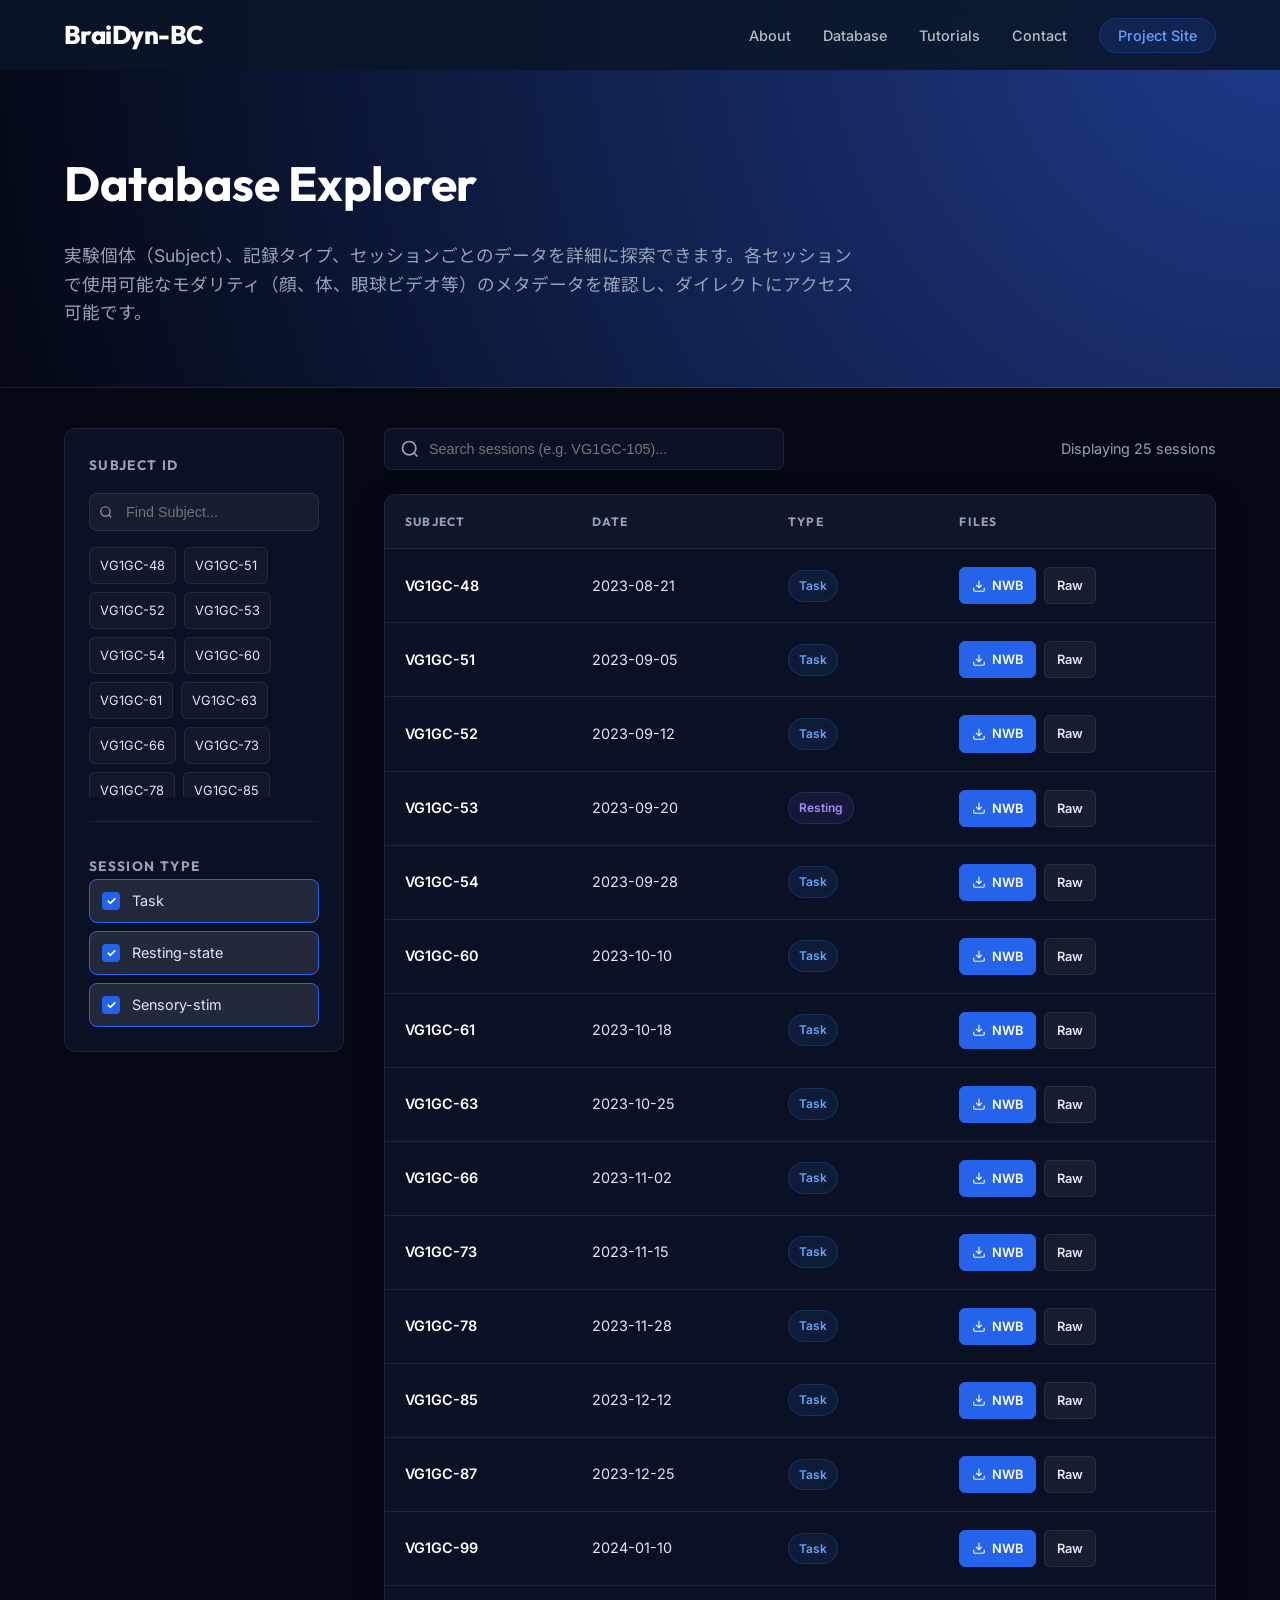
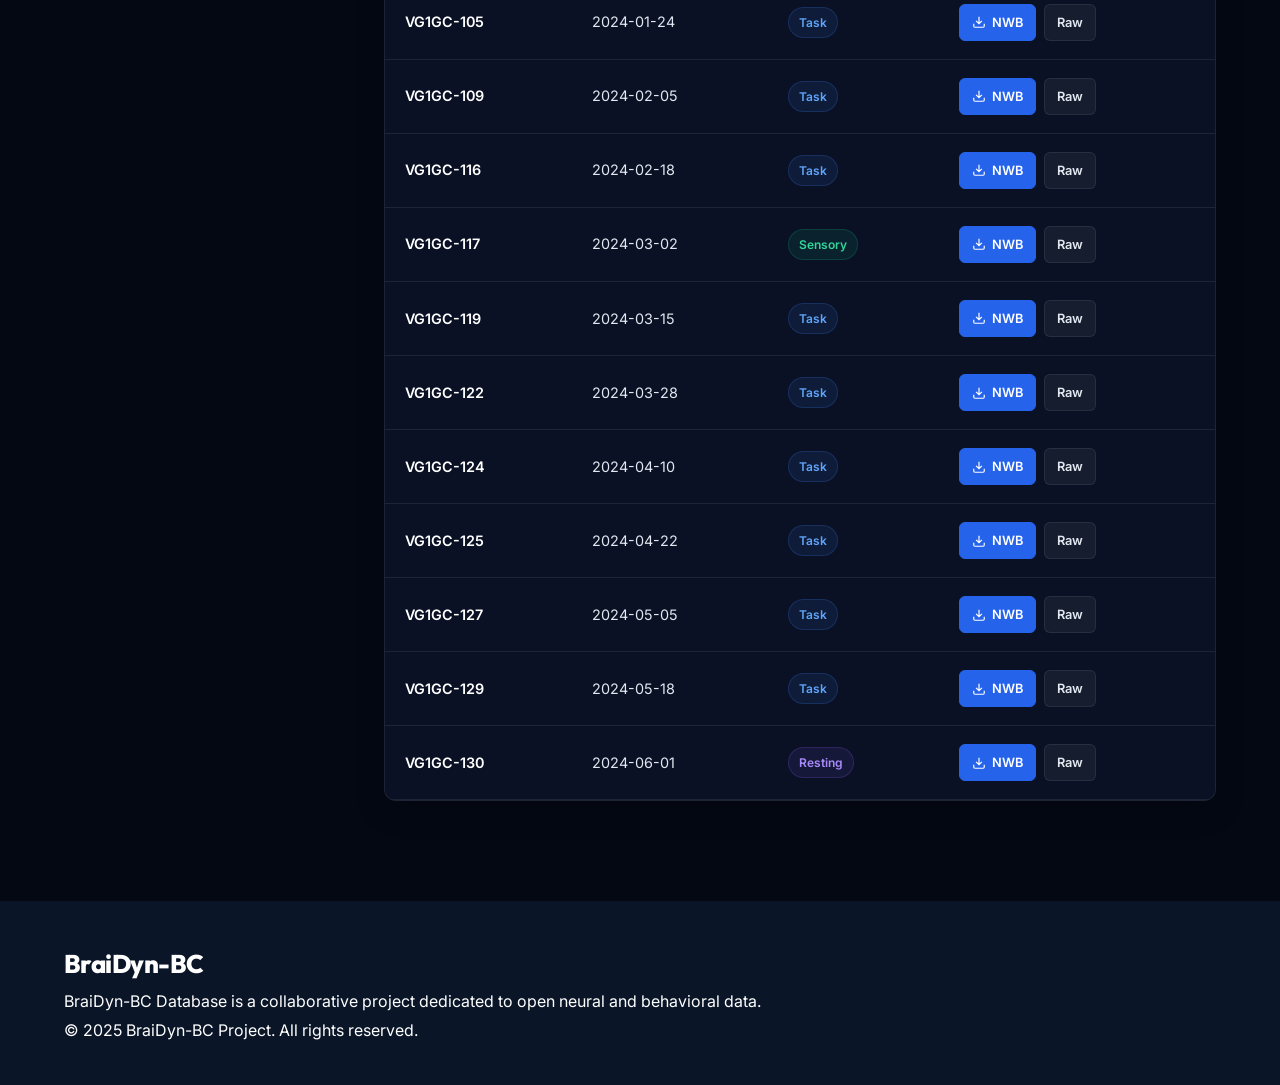
==== database.html @ 99c701fb "変更" ====
<!DOCTYPE html>
<html lang="ja">

<head>
    <meta charset="UTF-8">
    <meta name="viewport" content="width=device-width, initial-scale=1.0">
    <title>Database Explorer | BraiDyn-BC Database</title>
    <meta name="description"
        content="Explore brain-wide neural activity and behavioral datasets from the BraiDyn-BC project. Search and filter by subject, session type, and data modality.">

    <!-- Fonts -->
    <link rel="preconnect" href="https://fonts.googleapis.com">
    <link rel="preconnect" href="https://fonts.gstatic.com" crossorigin>
    <link
        href="https://fonts.googleapis.com/css2?family=Inter:wght@400;500;600;700&family=Noto+Sans+JP:wght@400;500;600;700&family=Outfit:wght@400;500;600;700&display=swap"
        rel="stylesheet">

    <!-- Styles -->
    <link rel="stylesheet" href="styles.css">
    <style>
        :root {
            --color-bg-page: #040813;
            --color-surface: #0a1124;
            --color-surface-hover: #111a33;
            --color-border-subtle: rgba(255, 255, 255, 0.08);
            --color-td-text: #e2e8f0;
            --color-label: #94a3b8;
        }

        body {
            background: var(--color-bg-page);
            color: #ffffff;
        }

        .db-hero {
            padding: 140px 0 60px;
            background: radial-gradient(circle at top right, #1e3a8a 0%, #040813 100%);
            border-bottom: 1px solid var(--color-border-subtle);
        }

        .db-header-area {
            max-width: 800px;
        }

        .db-header-area h1 {
            font-family: var(--font-display);
            font-size: 3rem;
            margin-bottom: 16px;
            letter-spacing: -0.01em;
        }

        .db-header-area p {
            font-size: 1.1rem;
            color: var(--color-label);
            line-height: 1.6;
        }

        /* Explorer Layout */
        .explorer-container {
            padding: 40px 0 100px;
        }

        .explorer-grid {
            display: grid;
            grid-template-columns: 280px 1fr;
            gap: 40px;
        }

        /* Sidebar Styling Redesign */
        .filter-sidebar {
            position: sticky;
            top: 100px;
            height: fit-content;
            background: var(--color-surface);
            border: 1px solid var(--color-border-subtle);
            border-radius: 12px;
            padding: 24px;
        }

        .filter-group:not(:last-child) {
            margin-bottom: 32px;
            padding-bottom: 24px;
            border-bottom: 1px solid var(--color-border-subtle);
        }

        .filter-header-row {
            display: flex;
            justify-content: space-between;
            align-items: center;
            margin-bottom: 16px;
        }

        .filter-title {
            font-family: var(--font-display);
            font-size: 0.85rem;
            text-transform: uppercase;
            letter-spacing: 0.1em;
            color: var(--color-label);
            font-weight: 700;
            margin: 0;
        }

        .btn-clear {
            background: none;
            border: none;
            color: var(--color-accent);
            font-size: 0.75rem;
            cursor: pointer;
            padding: 0;
            opacity: 0;
            pointer-events: none;
            transition: opacity 0.2s;
        }

        .btn-clear.visible {
            opacity: 1;
            pointer-events: auto;
        }

        /* Subject Search & List */
        .sidebar-search-container {
            position: relative;
            margin-bottom: 16px;
        }

        .sidebar-search-container input {
            width: 100%;
            background: rgba(255, 255, 255, 0.05);
            border: 1px solid var(--color-border-subtle);
            padding: 10px 10px 10px 36px;
            border-radius: 8px;
            color: white;
            font-size: 0.9rem;
            transition: all 0.2s;
        }

        .sidebar-search-container input:focus {
            outline: none;
            background: rgba(255, 255, 255, 0.1);
            border-color: var(--color-accent);
        }

        .sidebar-search-container svg {
            position: absolute;
            left: 10px;
            top: 50%;
            transform: translateY(-50%);
            color: var(--color-label);
            pointer-events: none;
        }

        .subject-grid {
            display: flex;
            flex-wrap: wrap;
            gap: 8px;
            max-height: 250px;
            overflow-y: auto;
            padding-right: 4px;
        }

        .subject-grid::-webkit-scrollbar {
            width: 4px;
        }

        .subject-grid::-webkit-scrollbar-track {
            background: rgba(255, 255, 255, 0.02);
        }

        .subject-grid::-webkit-scrollbar-thumb {
            background: rgba(255, 255, 255, 0.1);
            border-radius: 10px;
        }

        .subject-chip {
            font-size: 0.8rem;
            padding: 6px 10px;
            background: rgba(255, 255, 255, 0.03);
            border: 1px solid var(--color-border-subtle);
            border-radius: 6px;
            color: var(--color-td-text);
            cursor: pointer;
            transition: all 0.2s;
            user-select: none;
        }

        .subject-chip:hover {
            background: rgba(255, 255, 255, 0.08);
            color: white;
            border-color: rgba(255, 255, 255, 0.2);
        }

        .subject-chip.selected {
            background: rgba(59, 130, 246, 0.2);
            color: #60a5fa;
            border-color: #3b82f6;
        }

        .subject-chip.hidden {
            display: none;
        }

        /* Type Filter Styled as Toggle Buttons */
        .type-toggle-group {
            display: flex;
            flex-direction: column;
            gap: 8px;
        }

        .type-toggle {
            display: flex;
            align-items: center;
            gap: 12px;
            padding: 8px 12px;
            border-radius: 8px;
            cursor: pointer;
            background: rgba(255, 255, 255, 0.03);
            border: 1px solid var(--color-border-subtle);
            transition: all 0.2s;
        }

        .type-toggle:hover {
            background: rgba(255, 255, 255, 0.08);
        }

        .type-toggle.active {
            background: rgba(255, 255, 255, 0.1);
            border-color: var(--color-accent);
        }

        .checkbox-fake {
            width: 18px;
            height: 18px;
            border-radius: 4px;
            border: 2px solid var(--color-label);
            position: relative;
            transition: all 0.2s;
        }

        .type-toggle.active .checkbox-fake {
            background: var(--color-accent);
            border-color: var(--color-accent);
        }

        .type-toggle.active .checkbox-fake::after {
            content: '✓';
            position: absolute;
            top: 50%;
            left: 50%;
            transform: translate(-50%, -50%);
            font-size: 12px;
            color: white;
            font-weight: bold;
        }

        .type-label {
            font-size: 0.9rem;
            color: var(--color-td-text);
        }

        /* Table Area */
        .table-controls {
            display: flex;
            justify-content: space-between;
            align-items: center;
            margin-bottom: 24px;
        }

        .search-box {
            position: relative;
            flex: 1;
            max-width: 400px;
        }

        .search-box input {
            width: 100%;
            background: var(--color-surface);
            border: 1px solid var(--color-border-subtle);
            padding: 12px 16px 12px 44px;
            border-radius: 8px;
            color: white;
            font-size: 0.9rem;
            transition: border-color 0.2s;
        }

        .search-box input:focus {
            outline: none;
            border-color: var(--color-accent);
        }

        .search-box svg {
            position: absolute;
            left: 16px;
            top: 50%;
            transform: translateY(-50%);
            color: var(--color-label);
        }

        .table-wrapper {
            background: var(--color-surface);
            border: 1px solid var(--color-border-subtle);
            border-radius: 12px;
            overflow: hidden;
            box-shadow: 0 10px 30px rgba(0, 0, 0, 0.2);
        }

        table {
            width: 100%;
            border-collapse: collapse;
            font-size: 0.9rem;
        }

        th {
            text-align: left;
            padding: 16px 20px;
            background: rgba(255, 255, 255, 0.02);
            font-family: var(--font-display);
            text-transform: uppercase;
            letter-spacing: 0.1em;
            font-size: 0.75rem;
            color: var(--color-label);
            border-bottom: 1px solid var(--color-border-subtle);
        }

        td {
            padding: 18px 20px;
            border-bottom: 1px solid var(--color-border-subtle);
            color: var(--color-td-text);
        }

        tr:hover td {
            background: var(--color-surface-hover);
        }

        .subject-id {
            font-weight: 600;
            color: #ffffff;
        }

        .session-type {
            display: inline-block;
            padding: 4px 10px;
            border-radius: 20px;
            font-size: 0.75rem;
            font-weight: 600;
        }

        .type-task {
            background: rgba(59, 130, 246, 0.1);
            color: #60a5fa;
            border: 1px solid rgba(59, 130, 246, 0.2);
        }

        .type-resting {
            background: rgba(139, 92, 246, 0.1);
            color: #a78bfa;
            border: 1px solid rgba(139, 92, 246, 0.2);
        }

        .type-sensory {
            background: rgba(16, 185, 129, 0.1);
            color: #34d399;
            border: 1px solid rgba(16, 185, 129, 0.2);
        }



        .file-actions {
            display: flex;
            gap: 8px;
            align-items: center;
        }

        .btn-file {
            display: inline-flex;
            align-items: center;
            justify-content: center;
            gap: 6px;
            padding: 6px 12px;
            border-radius: 6px;
            font-size: 0.8rem;
            font-weight: 600;
            transition: all 0.2s;
            text-decoration: none;
            white-space: nowrap;
        }

        .btn-nwb {
            background: var(--color-accent);
            color: white;
            border: 1px solid var(--color-accent);
        }

        .btn-nwb:hover {
            background: #3b82f6;
            border-color: #3b82f6;
            transform: translateY(-1px);
            box-shadow: 0 4px 12px rgba(74, 158, 255, 0.3);
        }

        .btn-raw {
            background: rgba(255, 255, 255, 0.05);
            color: var(--color-td-text);
            border: 1px solid var(--color-border-subtle);
        }

        .btn-raw:hover {
            background: rgba(255, 255, 255, 0.1);
            border-color: rgba(255, 255, 255, 0.2);
            color: #ffffff;
            transform: translateY(-1px);
        }

        .btn-file svg {
            flex-shrink: 0;
        }

        @media (max-width: 1024px) {
            .explorer-grid {
                grid-template-columns: 1fr;
            }

            .filter-sidebar {
                position: relative;
                top: 0;
            }
        }
    </style>
</head>

<body>
    <!-- Navigation -->
    <nav class="navbar scrolled">
        <div class="container">
            <a href="index.html" class="logo">
                <div class="logo-icon">
                    <svg viewBox="0 0 24 24" fill="none" stroke="currentColor" stroke-width="2">
                        <path d="M12 2C6.48 2 2 6.48 2 12s4.48 10 10 10 10-4.48 10-10S17.52 2 12 2z" />
                        <path d="M12 6c-3.31 0-6 2.69-6 6s2.69 6 6 6 6-2.69 6-6-2.69-6-6-6z" />
                        <path d="M12 10c-1.1 0-2 .9-2 2s.9 2 2 2 2-.9 2-2-.9-2-2-2z" />
                    </svg>
                </div>
                <span>BraiDyn-BC</span>
            </a>

            <ul class="nav-links">
                <li><a href="index.html#about">About</a></li>
                <li><a href="database.html" class="active">Database</a></li>
                <li><a href="index.html#tutorials">Tutorials</a></li>
                <li><a href="index.html#contact">Contact</a></li>
                <li><a href="https://braidyn-bc.jp/" class="nav-cta" target="_blank">Project Site</a></li>
            </ul>
        </div>
    </nav>

    <!-- Page Header -->
    <header class="db-hero">
        <div class="container">
            <div class="db-header-area">
                <h1>Database Explorer</h1>
                <p>
                    実験個体（Subject）、記録タイプ、セッションごとのデータを詳細に探索できます。各セッションで使用可能なモダリティ（顔、体、眼球ビデオ等）のメタデータを確認し、ダイレクトにアクセス可能です。
                </p>
            </div>
        </div>
    </header>

    <!-- Explorer Section -->
    <section class="explorer-container">
        <div class="container">
            <div class="explorer-grid">
                <!-- Sidebar -->
                <aside class="filter-sidebar">
                    <div class="filter-group">
                        <div class="filter-header-row">
                            <h3 class="filter-title">Subject ID</h3>
                            <button class="btn-clear" id="btn-clear-subjects">Clear Selection</button>
                        </div>
                        <div class="sidebar-search-container">
                            <svg width="14" height="14" viewBox="0 0 24 24" fill="none" stroke="currentColor"
                                stroke-width="2">
                                <circle cx="11" cy="11" r="8" />
                                <path d="M21 21l-4.35-4.35" />
                            </svg>
                            <input type="text" id="subject-filter-search" placeholder="Find Subject...">
                        </div>
                        <div class="subject-grid" id="subject-grid">
                            <!-- Generated by JS -->
                            <div class="subject-chip" data-value="VG1GC-48">VG1GC-48</div>
                            <div class="subject-chip" data-value="VG1GC-51">VG1GC-51</div>
                            <div class="subject-chip" data-value="VG1GC-52">VG1GC-52</div>
                            <div class="subject-chip" data-value="VG1GC-53">VG1GC-53</div>
                            <div class="subject-chip" data-value="VG1GC-54">VG1GC-54</div>
                            <div class="subject-chip" data-value="VG1GC-60">VG1GC-60</div>
                            <div class="subject-chip" data-value="VG1GC-61">VG1GC-61</div>
                            <div class="subject-chip" data-value="VG1GC-63">VG1GC-63</div>
                            <div class="subject-chip" data-value="VG1GC-66">VG1GC-66</div>
                            <div class="subject-chip" data-value="VG1GC-73">VG1GC-73</div>
                            <div class="subject-chip" data-value="VG1GC-78">VG1GC-78</div>
                            <div class="subject-chip" data-value="VG1GC-85">VG1GC-85</div>
                            <div class="subject-chip" data-value="VG1GC-87">VG1GC-87</div>
                            <div class="subject-chip" data-value="VG1GC-99">VG1GC-99</div>
                            <div class="subject-chip" data-value="VG1GC-105">VG1GC-105</div>
                            <div class="subject-chip" data-value="VG1GC-109">VG1GC-109</div>
                            <div class="subject-chip" data-value="VG1GC-116">VG1GC-116</div>
                            <div class="subject-chip" data-value="VG1GC-117">VG1GC-117</div>
                            <div class="subject-chip" data-value="VG1GC-119">VG1GC-119</div>
                            <div class="subject-chip" data-value="VG1GC-122">VG1GC-122</div>
                            <div class="subject-chip" data-value="VG1GC-124">VG1GC-124</div>
                            <div class="subject-chip" data-value="VG1GC-125">VG1GC-125</div>
                            <div class="subject-chip" data-value="VG1GC-127">VG1GC-127</div>
                            <div class="subject-chip" data-value="VG1GC-129">VG1GC-129</div>
                            <div class="subject-chip" data-value="VG1GC-130">VG1GC-130</div>
                        </div>
                    </div>

                    <div class="filter-group">
                        <h3 class="filter-title">Session Type</h3>
                        <div class="type-toggle-group">
                            <div class="type-toggle active" data-value="Task">
                                <div class="checkbox-fake"></div>
                                <span class="type-label">Task</span>
                            </div>
                            <div class="type-toggle active" data-value="Resting">
                                <div class="checkbox-fake"></div>
                                <span class="type-label">Resting-state</span>
                            </div>
                            <div class="type-toggle active" data-value="Sensory">
                                <div class="checkbox-fake"></div>
                                <span class="type-label">Sensory-stim</span>
                            </div>
                        </div>
                    </div>
                </aside>

                <!-- Data Table -->
                <main class="table-area">
                    <div class="table-controls">
                        <div class="search-box">
                            <svg width="20" height="20" viewBox="0 0 24 24" fill="none" stroke="currentColor"
                                stroke-width="2">
                                <circle cx="11" cy="11" r="8" />
                                <path d="M21 21l-4.35-4.35" />
                            </svg>
                            <input type="text" id="main-search-input" placeholder="Search sessions (e.g. VG1GC-105)...">
                        </div>
                        <div class="results-count" style="font-size: 0.9rem; color: var(--color-label);">
                            Displaying 25 subjects
                        </div>
                    </div>

                    <div class="table-wrapper">
                        <table>
                            <thead>
                                <tr>
                                    <th>Subject</th>
                                    <th>Date</th>
                                    <th>Type</th>

                                    <th>Files</th>
                                </tr>
                            </thead>
                            <tbody>
                                <!-- Complete Subjects List -->
                                <tr>
                                    <td class="subject-id">VG1GC-48</td>
                                    <td>2023-08-21</td>
                                    <td><span class="session-type type-task">Task</span></td>

                                    <td>
                                        <div class="file-actions">
                                            <a href="https://drive.google.com/drive/folders/1lq_fdMpCEL4pbyt-a_LA6Yur6CEEiEsm"
                                                class="btn-file btn-nwb" target="_blank">
                                                <svg width="14" height="14" viewBox="0 0 24 24" fill="none"
                                                    stroke="currentColor" stroke-width="2">
                                                    <path
                                                        d="M21 15v4a2 2 0 0 1-2 2H5a2 2 0 0 1-2-2v-4M7 10l5 5 5-5M12 15V3" />
                                                </svg>
                                                NWB
                                            </a>
                                            <a href="https://braidyn-bc-buckets.s3.amazonaws.com/index.html#sub-VG1-GC#48/"
                                                class="btn-file btn-raw" target="_blank">Raw</a>
                                        </div>
                                    </td>
                                </tr>
                                <tr>
                                    <td class="subject-id">VG1GC-51</td>
                                    <td>2023-09-05</td>
                                    <td><span class="session-type type-task">Task</span></td>

                                    <td>
                                        <div class="file-actions">
                                            <a href="https://drive.google.com/drive/folders/1qsS3Gewcv4QsgxDO8_J_57QTbKCkDGep"
                                                class="btn-file btn-nwb" target="_blank">
                                                <svg width="14" height="14" viewBox="0 0 24 24" fill="none"
                                                    stroke="currentColor" stroke-width="2">
                                                    <path
                                                        d="M21 15v4a2 2 0 0 1-2 2H5a2 2 0 0 1-2-2v-4M7 10l5 5 5-5M12 15V3" />
                                                </svg>
                                                NWB
                                            </a>
                                            <a href="https://braidyn-bc-buckets.s3.amazonaws.com/index.html#sub-VG1-GC#51/"
                                                class="btn-file btn-raw" target="_blank">Raw</a>
                                        </div>
                                    </td>
                                </tr>
                                <tr>
                                    <td class="subject-id">VG1GC-52</td>
                                    <td>2023-09-12</td>
                                    <td><span class="session-type type-task">Task</span></td>

                                    <td>
                                        <div class="file-actions">
                                            <a href="https://drive.google.com/drive/folders/12qwq7U4EbSaA_zPxiuwRzTNX6kBH39AP"
                                                class="btn-file btn-nwb" target="_blank">
                                                <svg width="14" height="14" viewBox="0 0 24 24" fill="none"
                                                    stroke="currentColor" stroke-width="2">
                                                    <path
                                                        d="M21 15v4a2 2 0 0 1-2 2H5a2 2 0 0 1-2-2v-4M7 10l5 5 5-5M12 15V3" />
                                                </svg>
                                                NWB
                                            </a>
                                            <a href="https://braidyn-bc-buckets.s3.amazonaws.com/index.html#sub-VG1-GC#52/"
                                                class="btn-file btn-raw" target="_blank">Raw</a>
                                        </div>
                                    </td>
                                </tr>
                                <tr>
                                    <td class="subject-id">VG1GC-53</td>
                                    <td>2023-09-20</td>
                                    <td><span class="session-type type-resting">Resting</span></td>

                                    <td>
                                        <div class="file-actions">
                                            <a href="https://drive.google.com/drive/folders/1VNbPcMES3AOc_HQepqD01fsL_NyHBGNb"
                                                class="btn-file btn-nwb" target="_blank">
                                                <svg width="14" height="14" viewBox="0 0 24 24" fill="none"
                                                    stroke="currentColor" stroke-width="2">
                                                    <path
                                                        d="M21 15v4a2 2 0 0 1-2 2H5a2 2 0 0 1-2-2v-4M7 10l5 5 5-5M12 15V3" />
                                                </svg>
                                                NWB
                                            </a>
                                            <a href="https://braidyn-bc-buckets.s3.amazonaws.com/index.html#sub-VG1-GC#53/"
                                                class="btn-file btn-raw" target="_blank">Raw</a>
                                        </div>
                                    </td>
                                </tr>
                                <tr>
                                    <td class="subject-id">VG1GC-54</td>
                                    <td>2023-09-28</td>
                                    <td><span class="session-type type-task">Task</span></td>

                                    <td>
                                        <div class="file-actions">
                                            <a href="https://drive.google.com/drive/folders/1R7HRvw7HQ0iP6vw2mrRFZt78TP9KNUhD"
                                                class="btn-file btn-nwb" target="_blank">
                                                <svg width="14" height="14" viewBox="0 0 24 24" fill="none"
                                                    stroke="currentColor" stroke-width="2">
                                                    <path
                                                        d="M21 15v4a2 2 0 0 1-2 2H5a2 2 0 0 1-2-2v-4M7 10l5 5 5-5M12 15V3" />
                                                </svg>
                                                NWB
                                            </a>
                                            <a href="https://braidyn-bc-buckets.s3.amazonaws.com/index.html#sub-VG1-GC#54/"
                                                class="btn-file btn-raw" target="_blank">Raw</a>
                                        </div>
                                    </td>
                                </tr>
                                <tr>
                                    <td class="subject-id">VG1GC-60</td>
                                    <td>2023-10-10</td>
                                    <td><span class="session-type type-task">Task</span></td>

                                    <td>
                                        <div class="file-actions">
                                            <a href="https://drive.google.com/drive/folders/127gAd6dKNYjl1rWGFrVxtUk-MQcszjpV"
                                                class="btn-file btn-nwb" target="_blank">
                                                <svg width="14" height="14" viewBox="0 0 24 24" fill="none"
                                                    stroke="currentColor" stroke-width="2">
                                                    <path
                                                        d="M21 15v4a2 2 0 0 1-2 2H5a2 2 0 0 1-2-2v-4M7 10l5 5 5-5M12 15V3" />
                                                </svg>
                                                NWB
                                            </a>
                                            <a href="https://braidyn-bc-buckets.s3.amazonaws.com/index.html#sub-VG1-GC#60/"
                                                class="btn-file btn-raw" target="_blank">Raw</a>
                                        </div>
                                    </td>
                                </tr>
                                <tr>
                                    <td class="subject-id">VG1GC-61</td>
                                    <td>2023-10-18</td>
                                    <td><span class="session-type type-task">Task</span></td>

                                    <td>
                                        <div class="file-actions">
                                            <a href="https://drive.google.com/drive/folders/123txQNvaNjoOXhMu9za3qI--oqMBRGry"
                                                class="btn-file btn-nwb" target="_blank">
                                                <svg width="14" height="14" viewBox="0 0 24 24" fill="none"
                                                    stroke="currentColor" stroke-width="2">
                                                    <path
                                                        d="M21 15v4a2 2 0 0 1-2 2H5a2 2 0 0 1-2-2v-4M7 10l5 5 5-5M12 15V3" />
                                                </svg>
                                                NWB
                                            </a>
                                            <a href="https://braidyn-bc-buckets.s3.amazonaws.com/index.html#sub-VG1-GC#61/"
                                                class="btn-file btn-raw" target="_blank">Raw</a>
                                        </div>
                                    </td>
                                </tr>
                                <tr>
                                    <td class="subject-id">VG1GC-63</td>
                                    <td>2023-10-25</td>
                                    <td><span class="session-type type-task">Task</span></td>

                                    <td>
                                        <div class="file-actions">
                                            <a href="https://drive.google.com/drive/folders/1iM1wTk-gUKIGlnmQt3q6E2L89CklmvIO"
                                                class="btn-file btn-nwb" target="_blank">
                                                <svg width="14" height="14" viewBox="0 0 24 24" fill="none"
                                                    stroke="currentColor" stroke-width="2">
                                                    <path
                                                        d="M21 15v4a2 2 0 0 1-2 2H5a2 2 0 0 1-2-2v-4M7 10l5 5 5-5M12 15V3" />
                                                </svg>
                                                NWB
                                            </a>
                                            <a href="https://braidyn-bc-buckets.s3.amazonaws.com/index.html#sub-VG1-GC#63/"
                                                class="btn-file btn-raw" target="_blank">Raw</a>
                                        </div>
                                    </td>
                                </tr>
                                <tr>
                                    <td class="subject-id">VG1GC-66</td>
                                    <td>2023-11-02</td>
                                    <td><span class="session-type type-task">Task</span></td>

                                    <td>
                                        <div class="file-actions">
                                            <a href="https://drive.google.com/drive/folders/1TLiHy23aT6RLVjoe64H2FBV2cN27vaRn"
                                                class="btn-file btn-nwb" target="_blank">
                                                <svg width="14" height="14" viewBox="0 0 24 24" fill="none"
                                                    stroke="currentColor" stroke-width="2">
                                                    <path
                                                        d="M21 15v4a2 2 0 0 1-2 2H5a2 2 0 0 1-2-2v-4M7 10l5 5 5-5M12 15V3" />
                                                </svg>
                                                NWB
                                            </a>
                                            <a href="https://braidyn-bc-buckets.s3.amazonaws.com/index.html#sub-VG1-GC#66/"
                                                class="btn-file btn-raw" target="_blank">Raw</a>
                                        </div>
                                    </td>
                                </tr>
                                <tr>
                                    <td class="subject-id">VG1GC-73</td>
                                    <td>2023-11-15</td>
                                    <td><span class="session-type type-task">Task</span></td>

                                    <td>
                                        <div class="file-actions">
                                            <a href="https://drive.google.com/drive/folders/1eR4sQVmZMTc-s9WFx4s4Vi1BdOic4mbx"
                                                class="btn-file btn-nwb" target="_blank">
                                                <svg width="14" height="14" viewBox="0 0 24 24" fill="none"
                                                    stroke="currentColor" stroke-width="2">
                                                    <path
                                                        d="M21 15v4a2 2 0 0 1-2 2H5a2 2 0 0 1-2-2v-4M7 10l5 5 5-5M12 15V3" />
                                                </svg>
                                                NWB
                                            </a>
                                            <a href="https://braidyn-bc-buckets.s3.amazonaws.com/index.html#sub-VG1-GC#73/"
                                                class="btn-file btn-raw" target="_blank">Raw</a>
                                        </div>
                                    </td>
                                </tr>
                                <tr>
                                    <td class="subject-id">VG1GC-78</td>
                                    <td>2023-11-28</td>
                                    <td><span class="session-type type-task">Task</span></td>

                                    <td>
                                        <div class="file-actions">
                                            <a href="https://drive.google.com/drive/folders/1C49g8w32h05tPlIIBo98Q4VGZu95Ka-Z"
                                                class="btn-file btn-nwb" target="_blank">
                                                <svg width="14" height="14" viewBox="0 0 24 24" fill="none"
                                                    stroke="currentColor" stroke-width="2">
                                                    <path
                                                        d="M21 15v4a2 2 0 0 1-2 2H5a2 2 0 0 1-2-2v-4M7 10l5 5 5-5M12 15V3" />
                                                </svg>
                                                NWB
                                            </a>
                                            <a href="https://braidyn-bc-buckets.s3.amazonaws.com/index.html#sub-VG1-GC#78/"
                                                class="btn-file btn-raw" target="_blank">Raw</a>
                                        </div>
                                    </td>
                                </tr>
                                <tr>
                                    <td class="subject-id">VG1GC-85</td>
                                    <td>2023-12-12</td>
                                    <td><span class="session-type type-task">Task</span></td>

                                    <td>
                                        <div class="file-actions">
                                            <a href="https://drive.google.com/drive/folders/1wX7FOA26k-K2hAXOIxqceo4BX6p259mc"
                                                class="btn-file btn-nwb" target="_blank">
                                                <svg width="14" height="14" viewBox="0 0 24 24" fill="none"
                                                    stroke="currentColor" stroke-width="2">
                                                    <path
                                                        d="M21 15v4a2 2 0 0 1-2 2H5a2 2 0 0 1-2-2v-4M7 10l5 5 5-5M12 15V3" />
                                                </svg>
                                                NWB
                                            </a>
                                            <a href="https://braidyn-bc-buckets.s3.amazonaws.com/index.html#sub-VG1-GC#85/"
                                                class="btn-file btn-raw" target="_blank">Raw</a>
                                        </div>
                                    </td>
                                </tr>
                                <tr>
                                    <td class="subject-id">VG1GC-87</td>
                                    <td>2023-12-25</td>
                                    <td><span class="session-type type-task">Task</span></td>

                                    <td>
                                        <div class="file-actions">
                                            <a href="https://drive.google.com/drive/folders/1f56U3vmMx_xIKQ0P9Xi_PlIXE80jkXt_"
                                                class="btn-file btn-nwb" target="_blank">
                                                <svg width="14" height="14" viewBox="0 0 24 24" fill="none"
                                                    stroke="currentColor" stroke-width="2">
                                                    <path
                                                        d="M21 15v4a2 2 0 0 1-2 2H5a2 2 0 0 1-2-2v-4M7 10l5 5 5-5M12 15V3" />
                                                </svg>
                                                NWB
                                            </a>
                                            <a href="https://braidyn-bc-buckets.s3.amazonaws.com/index.html#sub-VG1-GC#87/"
                                                class="btn-file btn-raw" target="_blank">Raw</a>
                                        </div>
                                    </td>
                                </tr>
                                <tr>
                                    <td class="subject-id">VG1GC-99</td>
                                    <td>2024-01-10</td>
                                    <td><span class="session-type type-task">Task</span></td>

                                    <td>
                                        <div class="file-actions">
                                            <a href="https://drive.google.com/drive/folders/1CKajvj_qqcczboKJl-ktUKNo5VZlkBgl"
                                                class="btn-file btn-nwb" target="_blank">
                                                <svg width="14" height="14" viewBox="0 0 24 24" fill="none"
                                                    stroke="currentColor" stroke-width="2">
                                                    <path
                                                        d="M21 15v4a2 2 0 0 1-2 2H5a2 2 0 0 1-2-2v-4M7 10l5 5 5-5M12 15V3" />
                                                </svg>
                                                NWB
                                            </a>
                                            <a href="https://braidyn-bc-buckets.s3.amazonaws.com/index.html#sub-VG1-GC#99/"
                                                class="btn-file btn-raw" target="_blank">Raw</a>
                                        </div>
                                    </td>
                                </tr>
                                <tr>
                                    <td class="subject-id">VG1GC-105</td>
                                    <td>2024-01-24</td>
                                    <td><span class="session-type type-task">Task</span></td>

                                    <td>
                                        <div class="file-actions">
                                            <a href="https://drive.google.com/drive/folders/1yn8G9AO_VzRHev-20KXDJNg4Qwifu6Eg"
                                                class="btn-file btn-nwb" target="_blank">
                                                <svg width="14" height="14" viewBox="0 0 24 24" fill="none"
                                                    stroke="currentColor" stroke-width="2">
                                                    <path
                                                        d="M21 15v4a2 2 0 0 1-2 2H5a2 2 0 0 1-2-2v-4M7 10l5 5 5-5M12 15V3" />
                                                </svg>
                                                NWB
                                            </a>
                                            <a href="https://braidyn-bc-buckets.s3.amazonaws.com/index.html#sub-VG1-GC#105/"
                                                class="btn-file btn-raw" target="_blank">Raw</a>
                                        </div>
                                    </td>
                                </tr>
                                <tr>
                                    <td class="subject-id">VG1GC-109</td>
                                    <td>2024-02-05</td>
                                    <td><span class="session-type type-task">Task</span></td>

                                    <td>
                                        <div class="file-actions">
                                            <a href="https://drive.google.com/drive/folders/1uxF4AD6lG5qbpcUgjy463HCdWCTohxiy"
                                                class="btn-file btn-nwb" target="_blank">
                                                <svg width="14" height="14" viewBox="0 0 24 24" fill="none"
                                                    stroke="currentColor" stroke-width="2">
                                                    <path
                                                        d="M21 15v4a2 2 0 0 1-2 2H5a2 2 0 0 1-2-2v-4M7 10l5 5 5-5M12 15V3" />
                                                </svg>
                                                NWB
                                            </a>
                                            <a href="https://braidyn-bc-buckets.s3.amazonaws.com/index.html#sub-VG1-GC#109/"
                                                class="btn-file btn-raw" target="_blank">Raw</a>
                                        </div>
                                    </td>
                                </tr>
                                <tr>
                                    <td class="subject-id">VG1GC-116</td>
                                    <td>2024-02-18</td>
                                    <td><span class="session-type type-task">Task</span></td>

                                    <td>
                                        <div class="file-actions">
                                            <a href="https://drive.google.com/drive/folders/1LmiFsMTr1kNG452WC-jLsONwmRIIE7rO"
                                                class="btn-file btn-nwb" target="_blank">
                                                <svg width="14" height="14" viewBox="0 0 24 24" fill="none"
                                                    stroke="currentColor" stroke-width="2">
                                                    <path
                                                        d="M21 15v4a2 2 0 0 1-2 2H5a2 2 0 0 1-2-2v-4M7 10l5 5 5-5M12 15V3" />
                                                </svg>
                                                NWB
                                            </a>
                                            <a href="https://braidyn-bc-buckets.s3.amazonaws.com/index.html#sub-VG1-GC#116/"
                                                class="btn-file btn-raw" target="_blank">Raw</a>
                                        </div>
                                    </td>
                                </tr>
                                <tr>
                                    <td class="subject-id">VG1GC-117</td>
                                    <td>2024-03-02</td>
                                    <td><span class="session-type type-sensory">Sensory</span></td>

                                    <td>
                                        <div class="file-actions">
                                            <a href="https://drive.google.com/drive/folders/1gKX3kMnWn2c4aMRTJM3WpwgRW0e8xatX"
                                                class="btn-file btn-nwb" target="_blank">
                                                <svg width="14" height="14" viewBox="0 0 24 24" fill="none"
                                                    stroke="currentColor" stroke-width="2">
                                                    <path
                                                        d="M21 15v4a2 2 0 0 1-2 2H5a2 2 0 0 1-2-2v-4M7 10l5 5 5-5M12 15V3" />
                                                </svg>
                                                NWB
                                            </a>
                                            <a href="https://braidyn-bc-buckets.s3.amazonaws.com/index.html#sub-VG1-GC#117/"
                                                class="btn-file btn-raw" target="_blank">Raw</a>
                                        </div>
                                    </td>
                                </tr>
                                <tr>
                                    <td class="subject-id">VG1GC-119</td>
                                    <td>2024-03-15</td>
                                    <td><span class="session-type type-task">Task</span></td>

                                    <td>
                                        <div class="file-actions">
                                            <a href="https://drive.google.com/drive/folders/1jeL0bM_U8rV1A669w_i_D2MShQ3pbvxz"
                                                class="btn-file btn-nwb" target="_blank">
                                                <svg width="14" height="14" viewBox="0 0 24 24" fill="none"
                                                    stroke="currentColor" stroke-width="2">
                                                    <path
                                                        d="M21 15v4a2 2 0 0 1-2 2H5a2 2 0 0 1-2-2v-4M7 10l5 5 5-5M12 15V3" />
                                                </svg>
                                                NWB
                                            </a>
                                            <a href="https://braidyn-bc-buckets.s3.amazonaws.com/index.html#sub-VG1-GC#119/"
                                                class="btn-file btn-raw" target="_blank">Raw</a>
                                        </div>
                                    </td>
                                </tr>
                                <tr>
                                    <td class="subject-id">VG1GC-122</td>
                                    <td>2024-03-28</td>
                                    <td><span class="session-type type-task">Task</span></td>

                                    <td>
                                        <div class="file-actions">
                                            <a href="https://drive.google.com/drive/folders/18r_jTWIiephYb_XPQSC1WDwCsRoL9ARM"
                                                class="btn-file btn-nwb" target="_blank">
                                                <svg width="14" height="14" viewBox="0 0 24 24" fill="none"
                                                    stroke="currentColor" stroke-width="2">
                                                    <path
                                                        d="M21 15v4a2 2 0 0 1-2 2H5a2 2 0 0 1-2-2v-4M7 10l5 5 5-5M12 15V3" />
                                                </svg>
                                                NWB
                                            </a>
                                            <a href="https://braidyn-bc-buckets.s3.amazonaws.com/index.html#sub-VG1-GC#122/"
                                                class="btn-file btn-raw" target="_blank">Raw</a>
                                        </div>
                                    </td>
                                </tr>
                                <tr>
                                    <td class="subject-id">VG1GC-124</td>
                                    <td>2024-04-10</td>
                                    <td><span class="session-type type-task">Task</span></td>

                                    <td>
                                        <div class="file-actions">
                                            <a href="https://drive.google.com/drive/folders/1iJGx7gOt2tNYDg11RCzRqm-7tMu5ZRA4"
                                                class="btn-file btn-nwb" target="_blank">
                                                <svg width="14" height="14" viewBox="0 0 24 24" fill="none"
                                                    stroke="currentColor" stroke-width="2">
                                                    <path
                                                        d="M21 15v4a2 2 0 0 1-2 2H5a2 2 0 0 1-2-2v-4M7 10l5 5 5-5M12 15V3" />
                                                </svg>
                                                NWB
                                            </a>
                                            <a href="https://braidyn-bc-buckets.s3.amazonaws.com/index.html#sub-VG1-GC#124/"
                                                class="btn-file btn-raw" target="_blank">Raw</a>
                                        </div>
                                    </td>
                                </tr>
                                <tr>
                                    <td class="subject-id">VG1GC-125</td>
                                    <td>2024-04-22</td>
                                    <td><span class="session-type type-task">Task</span></td>

                                    <td>
                                        <div class="file-actions">
                                            <a href="https://drive.google.com/drive/folders/19e5ysijJyIj6PcYfDuqEqjrt6Lqqjd0Q"
                                                class="btn-file btn-nwb" target="_blank">
                                                <svg width="14" height="14" viewBox="0 0 24 24" fill="none"
                                                    stroke="currentColor" stroke-width="2">
                                                    <path
                                                        d="M21 15v4a2 2 0 0 1-2 2H5a2 2 0 0 1-2-2v-4M7 10l5 5 5-5M12 15V3" />
                                                </svg>
                                                NWB
                                            </a>
                                            <a href="https://braidyn-bc-buckets.s3.amazonaws.com/index.html#sub-VG1-GC#125/"
                                                class="btn-file btn-raw" target="_blank">Raw</a>
                                        </div>
                                    </td>
                                </tr>
                                <tr>
                                    <td class="subject-id">VG1GC-127</td>
                                    <td>2024-05-05</td>
                                    <td><span class="session-type type-task">Task</span></td>

                                    <td>
                                        <div class="file-actions">
                                            <a href="https://drive.google.com/drive/folders/11G0skDyaZ9MarY9esoRO8p9uIfl8-O4i"
                                                class="btn-file btn-nwb" target="_blank">
                                                <svg width="14" height="14" viewBox="0 0 24 24" fill="none"
                                                    stroke="currentColor" stroke-width="2">
                                                    <path
                                                        d="M21 15v4a2 2 0 0 1-2 2H5a2 2 0 0 1-2-2v-4M7 10l5 5 5-5M12 15V3" />
                                                </svg>
                                                NWB
                                            </a>
                                            <a href="https://braidyn-bc-buckets.s3.amazonaws.com/index.html#sub-VG1-GC#127/"
                                                class="btn-file btn-raw" target="_blank">Raw</a>
                                        </div>
                                    </td>
                                </tr>
                                <tr>
                                    <td class="subject-id">VG1GC-129</td>
                                    <td>2024-05-18</td>
                                    <td><span class="session-type type-task">Task</span></td>

                                    <td>
                                        <div class="file-actions">
                                            <a href="https://drive.google.com/drive/folders/1TzsQGCn-DEPlrmC3QdcrbKqQjvRN643L"
                                                class="btn-file btn-nwb" target="_blank">
                                                <svg width="14" height="14" viewBox="0 0 24 24" fill="none"
                                                    stroke="currentColor" stroke-width="2">
                                                    <path
                                                        d="M21 15v4a2 2 0 0 1-2 2H5a2 2 0 0 1-2-2v-4M7 10l5 5 5-5M12 15V3" />
                                                </svg>
                                                NWB
                                            </a>
                                            <a href="https://braidyn-bc-buckets.s3.amazonaws.com/index.html#sub-VG1-GC#129/"
                                                class="btn-file btn-raw" target="_blank">Raw</a>
                                        </div>
                                    </td>
                                </tr>
                                <tr>
                                    <td class="subject-id">VG1GC-130</td>
                                    <td>2024-06-01</td>
                                    <td><span class="session-type type-resting">Resting</span></td>

                                    <td>
                                        <div class="file-actions">
                                            <a href="https://drive.google.com/drive/folders/1mmLzvOFBGLbXfRX8IsI5L7Lv-VTzgzO5"
                                                class="btn-file btn-nwb" target="_blank">
                                                <svg width="14" height="14" viewBox="0 0 24 24" fill="none"
                                                    stroke="currentColor" stroke-width="2">
                                                    <path
                                                        d="M21 15v4a2 2 0 0 1-2 2H5a2 2 0 0 1-2-2v-4M7 10l5 5 5-5M12 15V3" />
                                                </svg>
                                                NWB
                                            </a>
                                            <a href="https://braidyn-bc-buckets.s3.amazonaws.com/index.html#sub-VG1-GC#130/"
                                                class="btn-file btn-raw" target="_blank">Raw</a>
                                        </div>
                                    </td>
                                </tr>
                            </tbody>
                        </table>
                    </div>
                </main>
            </div>
        </div>
    </section>

    <!-- Footer -->
    <footer class="footer">
        <div class="container">
            <div class="footer-grid">
                <div class="footer-brand">
                    <a href="index.html" class="logo">
                        <div class="logo-icon">
                            <svg viewBox="0 0 24 24" fill="none" stroke="currentColor" stroke-width="2">
                                <path d="M12 2C6.48 2 2 6.48 2 12s4.48 10 10 10 10-4.48 10-10S17.52 2 12 2z" />
                                <path d="M12 6c-3.31 0-6 2.69-6 6s2.69 6 6 6 6-2.69 6-6-2.69-6-6-6z" />
                                <path d="M12 10c-1.1 0-2 .9-2 2s.9 2 2 2 2-.9 2-2-.9-2-2-2z" />
                            </svg>
                        </div>
                        <span>BraiDyn-BC</span>
                    </a>
                    <p>BraiDyn-BC Database is a collaborative project dedicated to open neural and behavioral data.</p>
                </div>
                <!-- ... other footer parts ... -->
            </div>
            <div class="footer-bottom">
                <p>&copy; 2025 BraiDyn-BC Project. All rights reserved.</p>
            </div>
        </div>
    </footer>
    <script>
        document.addEventListener('DOMContentLoaded', function () {
            const mainSearchInput = document.getElementById('main-search-input');
            const subjectFilterSearch = document.getElementById('subject-filter-search');
            const clearSubjectsBtn = document.getElementById('btn-clear-subjects');

            const subjectChips = document.querySelectorAll('.subject-chip');
            const typeToggles = document.querySelectorAll('.type-toggle');

            const tableRows = document.querySelectorAll('tbody tr');
            const resultsCount = document.querySelector('.results-count');

            // --- State Management ---
            // If empty, means ALL subjects are valid (unless searching)
            let selectedSubjects = new Set();
            let selectedTypes = new Set(['Task', 'Resting', 'Sensory']);
            let subjectSearchTerm = "";

            function updateUI() {
                // 1. Update Chip UI
                subjectChips.forEach(chip => {
                    const val = chip.getAttribute('data-value');

                    // Visibility logic (Search)
                    if (subjectSearchTerm && !val.toLowerCase().includes(subjectSearchTerm)) {
                        chip.classList.add('hidden');
                    } else {
                        chip.classList.remove('hidden');
                    }

                    // Selection logic
                    if (selectedSubjects.has(val)) {
                        chip.classList.add('selected');
                    } else {
                        chip.classList.remove('selected');
                    }
                });

                // 2. Update Clear Button Visibility
                if (selectedSubjects.size > 0) {
                    clearSubjectsBtn.classList.add('visible');
                } else {
                    clearSubjectsBtn.classList.remove('visible');
                }

                // 3. Update Type Toggles
                typeToggles.forEach(toggle => {
                    const val = toggle.getAttribute('data-value');
                    if (selectedTypes.has(val)) {
                        toggle.classList.add('active');
                    } else {
                        toggle.classList.remove('active');
                    }
                });

                filterTable();
            }

            function filterTable() {
                const globalSearch = mainSearchInput.value.toLowerCase();

                let visibleCount = 0;
                tableRows.forEach(row => {
                    const subjectId = row.querySelector('.subject-id').textContent.trim();
                    const sessionTypeSpan = row.querySelector('.session-type');
                    const sessionTypeText = sessionTypeSpan.textContent.trim();

                    // Normalize session type key
                    let sessionTypeKey = "Task";
                    if (sessionTypeText.includes("Resting")) sessionTypeKey = "Resting";
                    if (sessionTypeText.includes("Sensory")) sessionTypeKey = "Sensory";

                    const rowText = row.textContent.toLowerCase();

                    // Logic:
                    // 1. Global Search
                    const matchesGlobalSearch = rowText.includes(globalSearch);

                    // 2. Subject Filter
                    let matchesSubject = true;

                    if (subjectSearchTerm) {
                        // Instant search mode matches partial ID
                        if (!subjectId.toLowerCase().includes(subjectSearchTerm)) {
                            matchesSubject = false;
                        }
                    }

                    // Selection restriction
                    if (selectedSubjects.size > 0) {
                        if (!selectedSubjects.has(subjectId)) {
                            matchesSubject = false;
                        }
                    }

                    // 3. Type Filter
                    let matchesType = selectedTypes.has(sessionTypeKey);

                    if (matchesGlobalSearch && matchesSubject && matchesType) {
                        row.style.display = '';
                        visibleCount++;
                    } else {
                        row.style.display = 'none';
                    }
                });

                resultsCount.textContent = `Displaying ${visibleCount} sessions`;
            }

            // --- Event Listeners ---

            // 1. Subject Chips
            subjectChips.forEach(chip => {
                chip.addEventListener('click', () => {
                    const val = chip.getAttribute('data-value');
                    if (selectedSubjects.has(val)) {
                        selectedSubjects.delete(val);
                    } else {
                        selectedSubjects.add(val);
                    }
                    updateUI();
                });
            });

            // 2. Search Box for Subjects
            subjectFilterSearch.addEventListener('input', (e) => {
                subjectSearchTerm = e.target.value.toLowerCase().trim();
                updateUI();
            });

            // 3. Clear Button
            clearSubjectsBtn.addEventListener('click', () => {
                selectedSubjects.clear();
                updateUI();
            });

            // 4. Type Toggles
            typeToggles.forEach(toggle => {
                toggle.addEventListener('click', () => {
                    const val = toggle.getAttribute('data-value');
                    if (selectedTypes.has(val)) {
                        selectedTypes.delete(val);
                    } else {
                        selectedTypes.add(val);
                    }
                    updateUI();
                });
            });

            // 5. Main Search
            mainSearchInput.addEventListener('input', updateUI);

            // Initial Run
            updateUI();
        });
    </script>
</body>

</html>
---- styles.css ----
:root {
  --color-bg: #0a1628;
  --color-bg-light: #0f1f35;
  --color-card: #ffffff;
  --color-text: #ffffff;
  --color-text-dark: #0f172a;
  --color-text-muted-dark: #475569;
  --color-border-dark: rgba(15, 23, 42, 0.15);
  --color-accent: #2563eb;
  --color-accent-glow: rgba(37, 99, 235, 0.1);
  --color-secondary: #00d2ff;
  --font-main: 'Inter', 'Noto Sans Jp', sans-serif;
  --font-display: 'Outfit', sans-serif;
  --font-serif: 'Playfair Display', 'Noto Serif JP', serif;
  --space-sm: 0.5rem;
  --space-md: 1.5rem;
  --space-lg: 2.5rem;
  --space-xl: 4rem;
  /* New Animation Variables */
  --anim-reveal: revealUp 0.8s cubic-bezier(0.16, 1, 0.3, 1) forwards;
}

@keyframes revealUp {
  from {
    opacity: 0;
    transform: translateY(30px);
  }

  to {
    opacity: 1;
    transform: translateY(0);
  }
}

@keyframes float {

  0%,
  100% {
    transform: translateY(0);
  }

  50% {
    transform: translateY(-10px);
  }
}

/* ---------- Reset ---------- */
* {
  margin: 0;
  padding: 0;
  box-sizing: border-box;
}

html {
  scroll-behavior: smooth;
}

body {
  font-family: var(--font-main);
  background: var(--color-bg);
  color: var(--color-text);
  line-height: 1.8;
  -webkit-font-smoothing: antialiased;
  -moz-osx-font-smoothing: grayscale;
}

a {
  color: inherit;
  text-decoration: none;
}

/* ---------- Layout ---------- */
.container {
  max-width: 1200px;
  margin: 0 auto;
  padding: 0 24px;
}

.section,
.updates {
  padding: 80px 0;
  opacity: 0;
  transform: translateY(30px);
  transition: all 0.8s cubic-bezier(0.16, 1, 0.3, 1);
}

.section.reveal,
.updates.reveal {
  opacity: 1;
  transform: translateY(0);
}

/* ---------- Navigation ---------- */
.navbar {
  position: fixed;
  top: 0;
  left: 0;
  right: 0;
  z-index: 1000;
  padding: 24px 0;
  background: transparent;
  transition: all 0.4s cubic-bezier(0.16, 1, 0.3, 1);
  border-bottom: 1px solid transparent;
}

.navbar.scrolled {
  padding: 12px 0;
  background: rgba(10, 22, 40, 0.85);
  backdrop-filter: blur(20px);
  border-bottom: 1px solid var(--color-border);
}

.navbar .container {
  display: flex;
  align-items: center;
  gap: 24px;
  /* Reduced gap to bring menu closer to logo */
}

.logo {
  display: flex;
  align-items: center;
  font-family: var(--font-display);
  font-weight: 800;
  font-size: 1.6rem;
  letter-spacing: -0.02em;
  color: #ffffff;
  transition: opacity 0.3s ease;
  margin-right: 8px;
}

.logo:hover {
  opacity: 0.8;
}

.logo-text {
  display: flex;
  flex-direction: column;
  line-height: 1;
}

.logo-main {
  font-size: 1.2rem;
  font-weight: 700;
}

.logo-sub {
  font-family: var(--font-display);
  font-size: 0.7rem;
  font-weight: 500;
  text-transform: uppercase;
  letter-spacing: 0.1em;
  opacity: 0.7;
  margin-top: 2px;
}



.nav-links {
  display: flex;
  align-items: center;
  gap: 32px;
  list-style: none;
  margin-left: auto;
  /* Push nav links to the right */
}

.nav-links a {
  font-size: 0.9rem;
  font-weight: 500;
  color: rgba(255, 255, 255, 0.7);
  transition: all 0.2s ease;
  position: relative;
}

.nav-links a:not(.nav-cta):hover {
  color: #ffffff;
}

/* Hover underline effect */
.nav-links a:not(.nav-cta)::after {
  content: '';
  position: absolute;
  bottom: -4px;
  left: 0;
  width: 0;
  height: 2px;
  background: var(--color-accent);
  transition: width 0.3s ease;
  border-radius: 2px;
}

.nav-links a:not(.nav-cta):hover::after {
  width: 100%;
}

.nav-cta {
  background: rgba(37, 99, 235, 0.15);
  border: 1px solid rgba(37, 99, 235, 0.3);
  color: #60a5fa !important;
  padding: 8px 18px;
  border-radius: 20px;
  font-weight: 600;
  transition: all 0.3s ease;
}

.nav-cta:hover {
  background: var(--color-accent);
  color: white !important;
  border-color: var(--color-accent);
  box-shadow: 0 4px 14px rgba(37, 99, 235, 0.4);
  transform: translateY(-1px);
}

/* Language Toggle */
.lang-toggle {
  /* margin-left removed to keep it next to nav-links */
  display: flex;
  align-items: center;
  background: rgba(0, 0, 0, 0.4);
  border: 1px solid rgba(255, 255, 255, 0.12);
  border-radius: 30px;
  padding: 4px;
  gap: 0;
  backdrop-filter: blur(12px);
  -webkit-backdrop-filter: blur(12px);
  box-shadow: 0 4px 12px rgba(0, 0, 0, 0.1);
}

.lang-btn {
  padding: 8px 18px;
  font-size: 0.8rem;
  font-weight: 700;
  font-family: var(--font-display);
  letter-spacing: 0.02em;
  color: rgba(255, 255, 255, 0.5);
  background: transparent;
  border: none;
  border-radius: 24px;
  cursor: pointer;
  transition: all 0.3s cubic-bezier(0.16, 1, 0.3, 1);
}

.lang-btn:hover {
  color: rgba(255, 255, 255, 0.9);
}

.lang-btn.active {
  background: linear-gradient(135deg, var(--color-accent) 0%, #1d4ed8 100%);
  color: #ffffff;
  box-shadow: 0 2px 10px rgba(37, 99, 235, 0.3);
  text-shadow: 0 1px 2px rgba(0, 0, 0, 0.2);
}

.nav-toggle {
  display: none;
  flex-direction: column;
  gap: 5px;
  cursor: pointer;
}

.nav-toggle span {
  width: 24px;
  height: 2px;
  background: white;
}

/* ---------- Hero ---------- */
.hero {
  height: 90vh;
  min-height: 650px;
  display: flex;
  align-items: center;
  position: relative;
  background-color: #000000;
  /* Pure black background */
  color: #ffffff;
  overflow: hidden;
}

.hero-bg-visual {
  position: absolute;
  inset: -50px;
  /* Oversize for safe panning */
  background: #000000;
  /* Pure black */
  z-index: 0;
  animation: hero-pan-zoom 30s ease-in-out infinite;
  opacity: 1;
  will-change: transform;
}

@keyframes hero-pan-zoom {
  0% {
    transform: scale(1.05) translate(0, 0) rotate(0deg);
  }

  25% {
    transform: scale(1.15) translate(-1%, 2%) rotate(1deg);
  }

  50% {
    transform: scale(1.1) translate(1%, -1%) rotate(-1deg);
  }

  75% {
    transform: scale(1.2) translate(-2%, -2%) rotate(0.5deg);
  }

  100% {
    transform: scale(1.05) translate(0, 0) rotate(0deg);
  }
}



.hero-bg-overlay {
  position: absolute;
  inset: 0;
  /* Darker gradient for better blending */
  background:
    radial-gradient(circle at center, rgba(0, 0, 0, 0.45) 0%, rgba(0, 0, 0, 0.85) 100%),
    linear-gradient(180deg, rgba(0, 0, 0, 0.3) 0%, transparent 40%, transparent 60%, rgba(0, 0, 0, 0.9) 100%);
  z-index: 1;
  animation: overlay-pulse 10s ease-in-out infinite;
}

@keyframes overlay-pulse {

  0%,
  100% {
    opacity: 0.8;
  }

  50% {
    opacity: 1;
  }
}



.hero-mesh {
  position: absolute;
  inset: 0;
  background-image:
    linear-gradient(rgba(255, 255, 255, 0.03) 1px, transparent 1px),
    linear-gradient(90deg, rgba(255, 255, 255, 0.03) 1px, transparent 1px);
  background-size: 50px 50px;
  z-index: 2;
  pointer-events: none;
}

.hero-container {
  position: relative;
  z-index: 20;
  /* Ensure content sits above scroll indicator */
  width: 100%;
}

.hero-content {
  max-width: 800px;
  /* Increased to allow better flow for large titles */
  text-align: left;
  display: flex;
  flex-direction: column;
  align-items: flex-start;
  position: relative;
  z-index: 10;
  padding: 140px 0 100px;
  /* Increased top padding to avoid navbar collision */
}

.hero-split {
  display: grid;
  grid-template-columns: 1fr 1.2fr;
  align-items: center;
  gap: 40px;
  width: 100%;
}

.hero-image-v2 {
  position: relative;
  display: flex;
  justify-content: center;
  align-items: center;
  z-index: 5;
}

.hero-image-v2 img {
  width: 100%;
  max-width: 640px;
  height: auto;
  border-radius: 24px;
  /* Even more gradual mask for perfect transition */
  mask-image: radial-gradient(circle at center, black 30%, transparent 92%);
  -webkit-mask-image: radial-gradient(circle at center, black 30%, transparent 92%);
  /* helping dark parts blend into black while highlights pop */
  mix-blend-mode: lighten;
  /* Often cleaner than screen on pure black background */
  filter: contrast(1.15) brightness(1.15);
  box-shadow:
    0 0 120px rgba(37, 99, 235, 0.15);
  /* More subtle, wider glow */
  transform: perspective(1000px) rotateY(-5deg);
  transition: all 0.6s cubic-bezier(0.16, 1, 0.3, 1);
}

.hero-image-v2:hover img {
  transform: perspective(1000px) rotateY(0deg);
}



.hero-badge-fancy {
  display: inline-flex;
  align-items: center;
  gap: 8px;
  font-family: var(--font-display);
  font-size: 0.7rem;
  font-weight: 600;
  color: rgba(255, 255, 255, 1);
  text-transform: uppercase;
  letter-spacing: 0.15em;
  margin-bottom: 32px;
  padding: 10px 24px;
  border: 1px solid rgba(255, 255, 255, 0.3);
  background: linear-gradient(135deg, rgba(255, 255, 255, 0.1), rgba(255, 255, 255, 0.05));
  border-radius: 50px;
  backdrop-filter: blur(10px);
  transition: all 0.3s ease;
  box-shadow: 0 4px 15px rgba(0, 0, 0, 0.1);
}

.hero-badge-fancy:hover {
  background: linear-gradient(135deg, rgba(255, 255, 255, 0.15), rgba(255, 255, 255, 0.08));
  border-color: rgba(255, 255, 255, 0.4);
  transform: translateY(-2px);
}

.hero-badge-fancy::before {
  content: '';
  width: 6px;
  height: 6px;
  background: rgba(37, 99, 235, 0.8);
  border-radius: 50%;
  animation: pulse 2s ease-in-out infinite;
  box-shadow: 0 0 10px rgba(37, 99, 235, 0.5);
}

@keyframes pulse {

  0%,
  100% {
    opacity: 1;
    transform: scale(1);
  }

  50% {
    opacity: 0.6;
    transform: scale(0.9);
  }
}

.hero h1 {
  display: flex;
  flex-direction: column;
  line-height: 1.1;
  margin-bottom: 28px;
  align-items: flex-start;
}

.title-main {
  font-family: var(--font-serif);
  font-size: clamp(2.5rem, 6.5vw, 5rem);
  font-weight: 300;
  color: #ffffff;
  letter-spacing: -0.01em;
  text-shadow:
    0 2px 10px rgba(0, 0, 0, 0.5),
    0 4px 30px rgba(0, 0, 0, 0.4);
  margin-bottom: 4px;
  white-space: nowrap;
}

@media (max-width: 600px) {
  .title-main {
    white-space: normal;
  }
}

.title-sub {
  font-family: var(--font-display);
  font-size: clamp(1rem, 2.5vw, 1.8rem);
  font-weight: 500;
  text-transform: uppercase;
  letter-spacing: 0.5em;
  color: rgba(255, 255, 255, 0.85);
  margin-top: 0;
}





.hero-subtitle {
  font-size: 1.15rem;
  color: rgba(255, 255, 255, 0.9);
  max-width: 650px;
  margin: 0 0 40px 0;
  /* Left aligned margin */
  line-height: 1.8;
  letter-spacing: 0.02em;
  font-weight: 400;
  text-align: left;
  text-shadow: 0 2px 8px rgba(0, 0, 0, 0.5);
}

.hero-scroll-indicator {
  position: absolute;
  bottom: 40px;
  left: 50%;
  transform: translateX(-50%);
  display: flex;
  flex-direction: column;
  align-items: center;
  gap: 16px;
  z-index: 10;
}

.scroll-text {
  font-size: 0.75rem;
  font-weight: 800;
  color: rgba(255, 255, 255, 0.5);
  letter-spacing: 0.2em;
  text-transform: uppercase;
}

.scroll-line {
  width: 1px;
  height: 60px;
  background: linear-gradient(to bottom, var(--color-accent), transparent);
  position: relative;
  overflow: hidden;
}

.scroll-line::after {
  content: '';
  position: absolute;
  top: 0;
  left: 0;
  width: 100%;
  height: 30%;
  background: #fff;
  animation: scroll-anim 2s infinite ease-in-out;
}

@keyframes scroll-anim {
  0% {
    transform: translateY(-100%);
  }

  100% {
    transform: translateY(330%);
  }
}

@media (max-width: 1024px) {
  .hero-split {
    grid-template-columns: 1fr;
    gap: 40px;
    text-align: center;
  }

  .hero-content {
    max-width: 100%;
    align-items: center;
    text-align: center;
    padding-bottom: 0;
  }

  .hero h1 {
    align-items: center;
  }

  .hero-subtitle {
    margin: 0 auto 40px auto;
    text-align: center;
  }

  .hero-actions {
    justify-content: center;
  }

  .hero-image-v2 img {
    max-width: 400px;
    transform: none;
  }
}

@media (max-width: 768px) {
  .hero {
    text-align: center;
    justify-content: center;
    background-image:
      radial-gradient(circle at center, rgba(5, 13, 26, 0.85) 0%, rgba(5, 13, 26, 0.95) 100%),
      url('./images/hero_neural_right.jpg');
    background-position: center;
    background-size: cover;
  }

  .hero-bg-overlay {
    background: linear-gradient(180deg, rgba(5, 13, 26, 0.8) 0%, #050d1a 100%);
  }

  .hero-content {
    max-width: 100%;
    text-align: center;
    display: flex;
    flex-direction: column;
    align-items: center;
  }

  .hero-badge-fancy {
    padding-left: 0;
  }

  .hero-badge-fancy::before {
    display: none;
  }

  .hero-subtitle {
    margin-left: auto;
    margin-right: auto;
  }

  .hero-actions {
    justify-content: center;
    width: 100%;
  }
}

/* ---------- Hero Actions (Sophisticated/Tech) ---------- */
.hero-actions {
  display: flex;
  justify-content: flex-start;
  gap: 20px;
  margin-top: 32px;
}

@media (max-width: 600px) {
  .hero-actions {
    flex-direction: column;
    padding: 0 20px;
    gap: 16px;
  }
}

/* Base Button Style */
.btn {
  display: inline-flex;
  align-items: center;
  justify-content: center;
  gap: 10px;
  padding: 12px 32px;
  border-radius: 8px;
  /* Tech/Clean look */
  font-weight: 500;
  font-size: 0.95rem;
  font-family: var(--font-display);
  letter-spacing: 0.05em;
  transition: all 0.3s cubic-bezier(0.23, 1, 0.32, 1);
  position: relative;
  overflow: hidden;
  text-decoration: none;
  cursor: pointer;
  text-transform: uppercase;
  /* Adds a bit of scientific rigidity */
  backdrop-filter: blur(8px);
}

.btn svg {
  width: 18px;
  height: 18px;
  transition: transform 0.3s ease;
}

/* Primary Button (View Database) - Modern Bold Style */
.btn-primary {
  background: var(--color-accent);
  border: 1px solid var(--color-accent);
  color: #ffffff;
  box-shadow: 0 4px 15px rgba(74, 158, 255, 0.3),
    0 0 0 1px rgba(255, 255, 255, 0.1) inset;
  font-weight: 600;
}

.btn-primary:hover {
  background: #3b82f6;
  /* Slightly darker/richer blue */
  border-color: #3b82f6;
  color: #ffffff;
  box-shadow: 0 8px 25px rgba(59, 130, 246, 0.5);
  transform: translateY(-3px) scale(1.02);
}

.btn-primary:hover svg {
  transform: scale(1.1) rotate(15deg);
  stroke: #ffffff;
}

/* Pill Premium Button */
/* Pill Premium Button - Transparent & Elegant */
.btn-pill-premium {
  display: inline-flex;
  flex-direction: column;
  align-items: center;
  justify-content: center;
  gap: 4px;
  padding: 24px 80px;
  background: rgba(255, 255, 255, 0.1);
  border: 1px solid rgba(255, 255, 255, 0.6);
  border-radius: 100px;
  color: #ffffff;
  transition: all 0.3s cubic-bezier(0.16, 1, 0.3, 1);
  text-transform: none;
  box-shadow: 0 4px 30px rgba(0, 0, 0, 0.1);
  backdrop-filter: blur(8px);
  -webkit-backdrop-filter: blur(8px);
  cursor: pointer;
  position: relative;
  z-index: 50;
  text-decoration: none;
  min-width: 320px;
}

.btn-pill-premium:hover {
  background: rgba(255, 255, 255, 0.2);
  transform: translateY(-2px);
  border-color: rgba(255, 255, 255, 0.9);
  box-shadow: 0 10px 40px rgba(0, 0, 0, 0.2);
}

.btn-pill-premium::after {
  content: none;
  /* Remove arrow */
}

.btn-top-label {
  display: block;
  font-family: var(--font-display);
  font-size: 0.9rem;
  font-weight: 500;
  letter-spacing: 0.05em;
  opacity: 0.9;
}

.btn-main-label {
  font-family: var(--font-serif);
  font-size: 2.2rem;
  font-weight: 700;
  line-height: 1.1;
  letter-spacing: -0.01em;
}

.btn-secondary:hover svg {
  transform: translateX(4px);
}

/* Outline Button (Generic) */
.btn-outline {
  background: transparent;
  border: 1px solid rgba(74, 158, 255, 0.3);
  padding: 10px 24px;
  font-size: 0.9rem;
  text-transform: none;
  /* Keep generic buttons normal case */
  letter-spacing: normal;
  border-radius: 6px;
}

.btn-outline:hover {
  background: rgba(255, 255, 255, 0.05);
}

/* Remove old animations or redefine if needed, currently clean interactions are preferred */


.hero-stats {
  display: flex;
  justify-content: center;
  gap: 48px;
  margin-top: 64px;
  padding-top: 48px;
  border-top: 1px solid var(--color-border);
  flex-wrap: wrap;
}

.stat-item {
  text-align: center;
}

.stat-value {
  display: block;
  font-family: var(--font-display);
  font-size: 2rem;
  font-weight: 600;
  color: var(--color-accent);
}

.stat-label {
  font-size: 0.8rem;
  color: var(--color-text-muted);
  text-transform: uppercase;
  letter-spacing: 0.1em;
}

/* ---------- Compact Updates Section ---------- */
.updates {
  background: #f8fafc;
  border-top: 1px solid #e2e8f0;
  border-bottom: 1px solid #e2e8f0;
}

.updates-container {
  max-width: 800px;
  margin: 0 auto;
}

.update-timeline-large {
  list-style: none;
  padding: 0;
  margin: 0;
}

.update-timeline-large li {
  position: relative;
  padding: 20px 24px;
  background: #ffffff;
  border: 1px solid rgba(10, 22, 40, 0.12);
  border-radius: 12px;
  margin-bottom: 12px;
  display: flex;
  align-items: center;
  gap: 24px;
  box-shadow: 0 2px 8px rgba(0, 0, 0, 0.03);
}

.update-timeline-large li:last-child {
  margin-bottom: 0;
}

.update-timeline-large li::before {
  display: none;
}



.update-date {
  font-family: var(--font-display);
  font-size: 0.9rem;
  color: var(--color-text-muted-dark);
  font-weight: 500;
  min-width: 100px;
}

.update-content {
  display: flex;
  align-items: center;
  gap: 16px;
  flex: 1;
}

.update-timeline-large li:hover .update-content {
  transform: translateX(4px);
}

.category-tag {
  font-size: 0.7rem;
  font-weight: 700;
  text-transform: uppercase;
  padding: 4px 10px;
  border-radius: 4px;
  letter-spacing: 0.05em;
  flex-shrink: 0;
}

.category-tag.data {
  background: rgba(0, 210, 255, 0.1);
  color: var(--color-secondary);
}

.category-tag.tutorial {
  background: rgba(74, 158, 255, 0.1);
  color: var(--color-accent);
}

.update-text {
  font-size: 1rem;
  color: var(--color-text-dark);
  font-weight: 500;
}

@media (max-width: 600px) {
  .update-content {
    flex-direction: column;
    align-items: flex-start;
    gap: 8px;
  }
}

/* ---------- Section Header ---------- */
.section-header {
  margin-bottom: 64px;
}

.section-header.center {
  text-align: center;
}

.section-header.center .section-label {
  justify-content: center;
}

.section-label {
  display: inline-flex;
  align-items: center;
  gap: 10px;
  font-size: 0.75rem;
  font-weight: 700;
  color: #1e3a8a;
  text-transform: uppercase;
  letter-spacing: 0.15em;
  margin-bottom: 24px;
  padding: 0;
  background: transparent;
  border-radius: 0;
  box-shadow: none;
}

.section-header h2 {
  font-family: var(--font-serif);
  font-size: clamp(2rem, 5vw, 3rem);
  font-weight: 600;
  line-height: 1.3;
  margin-bottom: 24px;
  letter-spacing: -0.01em;
  color: #1e3a8a;
}

.about .section-header h2 {
  background: none;
  -webkit-text-fill-color: #111827;
}

.section-header p {
  color: #4b5563;
  max-width: 800px;
  font-size: 1.05rem;
  line-height: 1.7;
  text-wrap: balance;
  letter-spacing: 0;
  font-weight: 400;
}

.section-header.center p {
  margin: 0 auto;
}

/* ---------- About Section ---------- */
.about {
  background: var(--color-bg);
}

.about-grid {
  display: grid;
  grid-template-columns: 1.2fr 2fr;
  gap: 64px;
  align-items: start;
}

.about-content {
  display: flex;
  flex-direction: column;
  gap: 20px;
}

.about-card {
  background: white;
  color: var(--color-text-dark);
  border-radius: 12px;
  padding: 32px;
  box-shadow: 0 4px 20px rgba(0, 0, 0, 0.2);
}

.about-card h3 {
  font-family: var(--font-display);
  font-size: 1.2rem;
  font-weight: 700;
  margin-bottom: 16px;
  color: var(--color-text-dark);
}

.about-card h3::before {
  display: none;
}

.about-card p {
  font-size: 0.95rem;
  color: var(--color-text-muted-dark);
}

/* ---------- Introduction (Simple Text Style) ---------- */
.about {
  background-color: #ffffff;
  color: #111827;
  padding: 100px 0;
  border-bottom: 1px solid #e5e7eb;
}

.about-simple-wrapper {
  max-width: 800px;
  margin: 0 auto;
  padding: 0 24px;
}

.about-simple-header {
  margin-bottom: 48px;
  text-align: left;
  border-top: 1px solid #e5e7eb;
  padding-top: 48px;
}

.section-label-simple {
  display: block;
  font-family: var(--font-display);
  font-size: 0.75rem;
  font-weight: 700;
  color: #1e3a8a;
  text-transform: uppercase;
  letter-spacing: 0.1em;
  margin-bottom: 16px;
}

.about-simple-header h2 {
  font-family: var(--font-serif);
  font-size: clamp(2rem, 5vw, 3rem);
  font-weight: 600;
  color: #1e3a8a;
  line-height: 1.3;
}

.about-simple-text p {
  font-size: 1.05rem;
  line-height: 2;
  /* Increased line-height for elegance */
  color: #1f2937;
  margin-bottom: 32px;
  max-width: 100%;
}

/* Stylish First Paragraph Lead-in Removed */

.about-simple-text p:last-child {
  margin-bottom: 0;
}

.about-simple-text a {
  color: #1e3a8a;
  text-decoration: underline;
  text-underline-offset: 4px;
  text-decoration-thickness: 1px;
}

.about-simple-text strong {
  color: #111827;
  font-weight: 600;
}

@media (min-width: 768px) {
  .about-simple-wrapper {
    display: grid;
    grid-template-columns: 1fr 1.5fr;
    gap: 80px;
    /* Increased gap for better breathing room */
    align-items: start;
    max-width: 1200px;
  }

  .about-simple-header {
    border-top: none;
    padding-top: 0;
    margin-bottom: 0;
    position: relative;
  }

  /* Decorative Line */
  .about-simple-header::before {
    content: '';
    position: absolute;
    top: -20px;
    left: 0;
    width: 60px;
    height: 3px;
    background: linear-gradient(90deg, var(--color-accent), transparent);
  }

  /* Decorative Background Circle */
  .about-simple-header::after {
    content: '';
    position: absolute;
    top: -100px;
    left: -100px;
    width: 300px;
    height: 300px;
    background: radial-gradient(circle, rgba(37, 99, 235, 0.03) 0%, transparent 70%);
    z-index: -1;
    border-radius: 50%;
  }

  .about-simple-text {
    position: relative;
    padding-left: 40px;
    border-left: 1px solid rgba(0, 0, 0, 0.05);
    /* Magazine-style separator */
  }
}

/* ---------- Database Section ---------- */
.database {
  background: #ffffff;
  border-bottom: none;
  padding: 120px 0;
}

.database-grid {
  display: grid;
  grid-template-columns: repeat(auto-fit, minmax(300px, 1fr));
  gap: 32px;
}

.data-card {
  background: #ffffff;
  color: var(--color-text-dark);
  border-radius: 8px;
  overflow: hidden;
  border: 1px solid #d1d5db;
  transition: all 0.3s cubic-bezier(0.16, 1, 0.3, 1);
  display: flex;
  flex-direction: column;
  box-shadow: none;
}

a.data-card:hover {
  transform: translateY(-2px);
  box-shadow: 0 8px 20px rgba(0, 0, 0, 0.08);
  border-color: #1e3a8a;
}

.data-card-header {
  padding: 32px 28px 24px;
  background: #ffffff;
  border-bottom: 1px solid #e5e7eb;
}

.sample-badge,
.complete-badge {
  display: inline-block;
  padding: 6px 16px;
  border-radius: 4px;
  font-size: 0.7rem;
  font-weight: 700;
  text-transform: uppercase;
  letter-spacing: 0.08em;
  margin-bottom: 16px;
}

.sample-badge {
  background: #fef3c7;
  color: #92400e;
}

.complete-badge {
  background: #d1fae5;
  color: #065f46;
}

.data-card-header h3 {
  font-family: var(--font-display);
  font-size: 1.15rem;
  font-weight: 700;
  margin-bottom: 8px;
  color: #111827;
  line-height: 1.3;
}

.data-card-header p {
  font-size: 0.9rem;
  color: #6b7280;
  line-height: 1.5;
  font-weight: 400;
}

.data-card-body {
  padding: 24px 28px;
}

.data-card-body>p {
  font-size: 0.95rem;
  color: #4b5563;
  margin-bottom: 24px;
  line-height: 1.7;
}

.data-meta {
  display: grid;
  grid-template-columns: 1fr 1fr;
  gap: 16px;
}

.meta-item {
  display: flex;
  flex-direction: column;
  gap: 6px;
  padding: 12px;
  border: 1px solid #e5e7eb;
  border-radius: 6px;
  background: #fafafa;
}

.meta-label {
  font-size: 0.7rem;
  text-transform: uppercase;
  letter-spacing: 0.05em;
  color: #6b7280;
  font-weight: 600;
}

.meta-value {
  font-weight: 600;
  color: #1e3a8a;
  font-size: 1rem;
}

.data-card-footer {
  padding: 20px 28px;
  background: #fafafa;
  display: flex;
  justify-content: space-between;
  align-items: center;
  border-top: 1px solid #e5e7eb;
}

.data-tags {
  display: flex;
  gap: 8px;
  flex-wrap: wrap;
}

.data-tags .tag {
  font-size: 0.75rem;
  padding: 4px 12px;
  background: #dbeafe;
  color: #1e3a8a;
  border-radius: 4px;
  font-weight: 500;
}

.data-card-action {
  width: 32px;
  height: 32px;
  background: var(--color-accent);
  color: white;
  border-radius: 50%;
  display: flex;
  align-items: center;
  justify-content: center;
}

/* ---------- Tutorials Section ---------- */
.tutorials {
  background: #f1f5f9;
  border-bottom: 1px solid #e2e8f0;
}

.tutorial-content {
  display: grid;
  grid-template-columns: 1fr 1fr;
  gap: 48px;
  align-items: start;
}

.tutorial-visual {
  background: #1a2a40;
  border-radius: 12px;
  overflow: hidden;
}

.code-window {
  background: #0d1117;
  border-radius: 8px;
  margin: 20px;
}

.code-header {
  display: flex;
  gap: 8px;
  padding: 12px 16px;
  background: #161b22;
}

.code-dot {
  width: 12px;
  height: 12px;
  border-radius: 50%;
}

.code-dot.red {
  background: #ff5f56;
}

.code-dot.yellow {
  background: #ffbd2e;
}

.code-dot.green {
  background: #27ca3f;
}

.code-body {
  padding: 16px;
  font-family: 'Consolas', monospace;
  font-size: 0.8rem;
  color: #c9d1d9;
  line-height: 1.8;
}

.code-body .keyword {
  color: #ff7b72;
}

.code-body .string {
  color: #a5d6ff;
}

.code-body .function {
  color: #d2a8ff;
}

.code-body .comment {
  color: #8b949e;
}

.tutorial-list {
  display: flex;
  flex-direction: column;
  gap: 12px;
}

.tutorial-item {
  display: flex;
  align-items: flex-start;
  gap: 16px;
  padding: 20px;
  background: #ffffff;
  color: var(--color-text-dark);
  border-radius: 12px;
  border: 1px solid rgba(10, 22, 40, 0.18);
  transition: all 0.3s cubic-bezier(0.16, 1, 0.3, 1);
  box-shadow: 0 4px 12px rgba(0, 0, 0, 0.05);
}

.tutorial-item:hover {
  transform: translateY(-4px) scale(1.02);
  box-shadow: 0 10px 20px rgba(0, 0, 0, 0.05);
  border-color: var(--color-accent);
}

.tutorial-item:hover .tutorial-icon {
  transform: rotate(10deg) scale(1.1);
  background: var(--color-accent);
  color: #ffffff;
}

.tutorial-item:hover .tutorial-icon svg {
  stroke: #ffffff;
}

.tutorial-icon {
  width: 40px;
  height: 40px;
  background: #e8f4ff;
  border-radius: 8px;
  display: flex;
  align-items: center;
  justify-content: center;
  flex-shrink: 0;
  transition: all 0.3s ease;
}

.tutorial-item:hover .tutorial-icon {
  transform: rotate(10deg) scale(1.1);
  background: var(--color-accent);
  color: #ffffff;
}

.tutorial-item:hover .tutorial-icon svg {
  stroke: #ffffff;
}

.tutorial-icon svg {
  width: 20px;
  height: 20px;
  stroke: var(--color-accent);
}

.tutorial-info h4 {
  font-size: 0.95rem;
  font-weight: 600;
  margin-bottom: 4px;
}

.tutorial-info p {
  font-size: 0.85rem;
  color: var(--color-text-muted-dark);
}

/* ---------- Contact Section ---------- */
.contact {
  background: #ffffff;
  text-align: center;
}

.contact-card {
  max-width: 500px;
  margin: 0 auto;
  background: #ffffff;
  color: var(--color-text-dark);
  border-radius: 12px;
  padding: 40px;
  border: 1px solid rgba(10, 22, 40, 0.15);
  box-shadow: 0 15px 40px rgba(0, 0, 0, 0.06);
}

.contact-card h3 {
  font-size: 1.2rem;
  margin-bottom: 12px;
}

.contact-card p {
  font-size: 0.95rem;
  color: var(--color-text-muted-dark);
  margin-bottom: 24px;
}

.contact-email {
  display: inline-flex;
  align-items: center;
  gap: 8px;
  font-size: 1rem;
  font-weight: 600;
  color: var(--color-accent);
}

.contact-email svg {
  stroke: var(--color-accent);
}

/* ---------- Information Section ---------- */
.info {
  background: #f1f5f9;
}

.info-grid {
  display: grid;
  grid-template-columns: repeat(auto-fit, minmax(400px, 1fr));
  gap: 24px;
}

.info-card {
  background: #ffffff;
  color: var(--color-text-dark);
  border-radius: 16px;
  padding: 32px;
  border: 1px solid rgba(10, 22, 40, 0.12);
  transition: all 0.3s ease;
  position: relative;
  overflow: hidden;
  box-shadow: 0 4px 15px rgba(0, 0, 0, 0.03);
}

.info-card:hover {
  background: #ffffff;
  border-color: var(--color-accent);
  transform: translateY(-4px);
  box-shadow: 0 15px 30px -10px rgba(0, 0, 0, 0.08);
}

.info-card-header {
  display: flex;
  align-items: center;
  gap: 16px;
  margin-bottom: 24px;
  padding-bottom: 16px;
  border-bottom: 1px solid rgba(0, 0, 0, 0.05);
}

.info-icon {
  width: 42px;
  height: 42px;
  background: rgba(74, 158, 255, 0.1);
  border-radius: 10px;
  display: flex;
  align-items: center;
  justify-content: center;
  color: var(--color-accent);
  flex-shrink: 0;
}

.info-icon svg {
  width: 22px;
  height: 22px;
}

.info-card h3 {
  font-size: 1.15rem;
  font-weight: 700;
  color: var(--color-text-dark);
  margin: 0;
  font-family: var(--font-display);
}

.info-card p {
  font-size: 0.95rem;
  color: var(--color-text-muted-dark);
  line-height: 1.8;
  margin-bottom: 16px;
}

.info-card p:last-child {
  margin-bottom: 0;
}

.update-list {
  list-style: none;
  padding: 0;
  margin: 0;
}

.update-list li {
  padding: 12px 0;
  border-bottom: 1px solid rgba(0, 0, 0, 0.05);
  font-size: 0.9rem;
  color: var(--color-text-muted-dark);
}

.update-list li:last-child {
  border-bottom: none;
}

.update-date {
  display: inline-block;
  font-weight: 600;
  color: var(--color-accent);
  min-width: 90px;
  margin-right: 12px;
}

/* ---------- Compact Contact Banner ---------- */
.contact-compact {
  display: flex;
  align-items: center;
  justify-content: space-between;
  gap: 24px;
  background: #eef2f6;
  border: 1px solid rgba(10, 22, 40, 0.1);
  border-radius: 12px;
  padding: 20px 28px;
  margin-bottom: 40px;
  flex-wrap: wrap;
}

.contact-compact-text {
  display: flex;
  align-items: center;
  gap: 16px;
  flex-wrap: wrap;
}

.contact-compact-text strong {
  color: var(--color-text-dark);
  font-size: 1rem;
  font-weight: 700;
}

.contact-compact-text span {
  color: var(--color-text-muted-dark);
  font-size: 0.9rem;
}

.contact-compact-btn {
  display: inline-flex;
  align-items: center;
  gap: 10px;
  padding: 10px 20px;
  background: var(--color-accent);
  color: white;
  border-radius: 8px;
  font-weight: 500;
  font-size: 0.9rem;
  transition: all 0.3s;
}

.contact-compact-btn:hover {
  background: #3d8be6;
  transform: translateY(-2px);
}

@media (max-width: 768px) {
  .contact-compact {
    flex-direction: column;
    text-align: center;
  }

  .contact-compact-text {
    flex-direction: column;
    gap: 8px;
  }
}

/* ---------- Featured Publication (inside Resources) ---------- */
.featured-publication {
  background: linear-gradient(135deg, rgba(251, 191, 36, 0.08) 0%, rgba(74, 158, 255, 0.05) 100%);
  border: 1px solid rgba(10, 22, 40, 0.15);
  border-radius: 20px;
  padding: 32px;
  margin-bottom: 48px;
  position: relative;
  overflow: hidden;
  box-shadow: 0 10px 30px rgba(0, 0, 0, 0.04);
}

.featured-publication::before {
  content: '';
  position: absolute;
  top: 0;
  left: 0;
  width: 4px;
  height: 100%;
  background: linear-gradient(180deg, #fbbf24, #f59e0b);
}

.featured-pub-badge {
  display: inline-flex;
  align-items: center;
  gap: 8px;
  background: rgba(251, 191, 36, 0.15);
  color: #fbbf24;
  font-size: 0.75rem;
  font-weight: 700;
  text-transform: uppercase;
  letter-spacing: 0.05em;
  padding: 6px 12px;
  border-radius: 6px;
  margin-bottom: 20px;
}

.featured-pub-badge svg {
  width: 14px;
  height: 14px;
}

.featured-pub-content {
  display: flex;
  justify-content: space-between;
  align-items: center;
  gap: 32px;
  flex-wrap: wrap;
}

.featured-pub-info {
  flex: 1;
  min-width: 300px;
}

.featured-pub-journal {
  font-size: 0.85rem;
  color: var(--color-accent);
  font-weight: 600;
  margin-bottom: 8px;
  display: block;
}

.featured-pub-info h3 {
  font-family: var(--font-display);
  font-size: 1.4rem;
  font-weight: 700;
  color: var(--color-text-dark);
  line-height: 1.4;
  margin-bottom: 8px;
}

.featured-pub-info p {
  font-size: 0.95rem;
  color: var(--color-text-muted-dark);
  margin-bottom: 0;
}

.featured-pub-actions {
  display: flex;
  gap: 12px;
  flex-wrap: wrap;
}

.featured-pub-btn {
  display: inline-flex;
  align-items: center;
  gap: 8px;
  padding: 10px 18px;
  background: #ffffff;
  border: 1px solid rgba(10, 22, 40, 0.15);
  border-radius: 8px;
  color: var(--color-text-dark);
  font-weight: 600;
  font-size: 0.9rem;
  transition: all 0.3s;
  white-space: nowrap;
  box-shadow: 0 2px 4px rgba(0, 0, 0, 0.02);
}

.featured-pub-btn svg {
  width: 16px;
  height: 16px;
}

.featured-pub-btn:hover {
  background: #f8fafc;
  border-color: var(--color-accent);
  transform: translateY(-2px);
  box-shadow: 0 4px 12px rgba(0, 0, 0, 0.05);
}

.featured-pub-btn.primary {
  background: linear-gradient(135deg, #fbbf24, #f59e0b);
  border-color: transparent;
  color: #1a1a2e;
}

.featured-pub-btn.primary:hover {
  box-shadow: 0 5px 20px rgba(251, 191, 36, 0.3);
}

@media (max-width: 768px) {
  .featured-pub-content {
    flex-direction: column;
    align-items: flex-start;
  }

  .featured-pub-actions {
    width: 100%;
  }

  .featured-pub-btn {
    flex: 1;
    justify-content: center;
  }
}

/* ---------- Announcement Banner ---------- */
.announcement-banner {
  background: linear-gradient(135deg, rgba(74, 158, 255, 0.1) 0%, rgba(0, 210, 255, 0.05) 100%);
  border-bottom: 1px solid rgba(74, 158, 255, 0.2);
  padding: 20px 0;
}

.announcement-content {
  display: flex;
  align-items: center;
  gap: 24px;
  flex-wrap: wrap;
}

.announcement-badge {
  display: flex;
  align-items: center;
  gap: 8px;
  background: linear-gradient(135deg, #f59e0b, #f97316);
  color: white;
  padding: 6px 14px;
  border-radius: 20px;
  font-size: 0.75rem;
  font-weight: 700;
  text-transform: uppercase;
  letter-spacing: 0.1em;
  animation: pulse-badge 2s infinite;
}

@keyframes pulse-badge {

  0%,
  100% {
    box-shadow: 0 0 0 0 rgba(245, 158, 11, 0.4);
  }

  50% {
    box-shadow: 0 0 0 10px rgba(245, 158, 11, 0);
  }
}

.announcement-badge svg {
  width: 16px;
  height: 16px;
}

.announcement-text {
  flex: 1;
  min-width: 200px;
}

.announcement-text strong {
  display: block;
  font-size: 1.1rem;
  color: var(--color-text-dark);
  margin-bottom: 4px;
}

.announcement-desc {
  font-size: 0.95rem;
  color: var(--color-text-muted-dark);
  line-height: 1.6;
}

.announcement-actions {
  display: flex;
  gap: 12px;
  flex-wrap: wrap;
}

.announcement-link {
  display: inline-flex;
  align-items: center;
  gap: 8px;
  padding: 10px 20px;
  border-radius: 8px;
  font-weight: 600;
  font-size: 0.9rem;
  transition: all 0.3s;
}

.announcement-link.primary {
  background: var(--color-accent);
  color: white;
}

.announcement-link.primary:hover {
  background: #3d8be6;
  transform: translateY(-2px);
}

.announcement-link.secondary {
  background: rgba(255, 255, 255, 0.1);
  color: white;
  border: 1px solid rgba(255, 255, 255, 0.2);
}

.announcement-link.secondary:hover {
  background: rgba(255, 255, 255, 0.15);
}

@media (max-width: 768px) {
  .announcement-content {
    flex-direction: column;
    text-align: center;
  }

  .announcement-actions {
    width: 100%;
    justify-content: center;
  }
}

/* ---------- Resources Section ---------- */
.resources {
  background: #ffffff;
}

.resources-grid {
  display: grid;
  grid-template-columns: repeat(auto-fit, minmax(320px, 1fr));
  gap: 24px;
}

.resource-item {
  display: flex;
  align-items: flex-start;
  gap: 20px;
  background: #ffffff;
  border: 1px solid rgba(10, 22, 40, 0.12);
  border-radius: 16px;
  padding: 24px;
  transition: all 0.3s cubic-bezier(0.165, 0.84, 0.44, 1);
  box-shadow: 0 4px 15px rgba(0, 0, 0, 0.03);
}

.resource-item:hover {
  transform: translateY(-8px);
  background: #ffffff;
  border-color: var(--color-accent);
  box-shadow: 0 20px 40px rgba(0, 0, 0, 0.08);
}

.resource-icon {
  width: 56px;
  height: 56px;
  border-radius: 12px;
  display: flex;
  align-items: center;
  justify-content: center;
  flex-shrink: 0;
  transition: transform 0.3s;
}

.resource-item:hover .resource-icon {
  transform: scale(1.1);
}

.resource-icon svg {
  width: 28px;
  height: 28px;
}

.resource-icon.paper {
  background: rgba(239, 68, 68, 0.1);
  color: #dc2626;
}

.resource-icon.code {
  background: rgba(168, 85, 247, 0.1);
  color: #7c3aed;
}

.resource-icon.data {
  background: rgba(34, 197, 94, 0.1);
  color: #16a34a;
}

.resource-icon.audio {
  background: rgba(251, 191, 36, 0.15);
  color: #fbbf24;
}

.resource-icon.event {
  background: rgba(59, 130, 246, 0.1);
  color: #2563eb;
}

.resource-details {
  flex: 1;
}

.resource-category {
  display: inline-block;
  font-size: 0.7rem;
  font-weight: 700;
  text-transform: uppercase;
  letter-spacing: 0.1em;
  color: var(--color-accent);
  margin-bottom: 8px;
}

.resource-details h4 {
  font-family: var(--font-display);
  font-size: 1.1rem;
  font-weight: 700;
  color: var(--color-text-dark);
  margin-bottom: 6px;
}

.resource-details p {
  font-size: 0.9rem;
  color: var(--color-text-muted-dark);
  line-height: 1.5;
  margin-bottom: 0;
}

@media (max-width: 768px) {
  .resources-grid {
    grid-template-columns: 1fr;
  }
}

/* ---------- Footer ---------- */
.footer {
  background: var(--color-bg);
  padding: 40px 0;
  border-top: 1px solid var(--color-border);
}

.footer-content {
  display: flex;
  justify-content: center;
  align-items: center;
  flex-direction: column;
  gap: 24px;
}

.footer-links {
  display: flex;
  gap: 24px;
  list-style: none;
}

.footer-links a {
  font-size: 0.85rem;
  color: var(--color-text-muted);
}

.footer-links a:hover {
  color: var(--color-text);
}

.copyright {
  width: 100%;
  text-align: center;
  font-size: 0.8rem;
  color: var(--color-text-muted);
  padding-top: 24px;
  border-top: 1px solid var(--color-border);
}

/* ---------- Responsive ---------- */
@media (max-width: 1024px) {

  .about-grid,
  .tutorial-content {
    grid-template-columns: 1fr;
  }
}

@media (max-width: 768px) {
  .nav-links {
    display: none;
  }

  .nav-toggle {
    display: flex;
  }

  /* Language toggle - visible on mobile */
  .lang-toggle {
    margin-left: auto;
    margin-right: 16px;
  }

  .lang-btn {
    padding: 5px 10px;
    font-size: 0.7rem;
  }

  /* Hero adjustments for tablet/mobile */
  .hero {
    height: auto;
    min-height: 100vh;
    padding: 120px 0 60px;
  }

  .hero-content {
    padding: 40px 0;
    text-align: center;
    align-items: center;
  }

  .hero h1 {
    align-items: center;
  }

  .title-main {
    font-size: 2.5rem;
    white-space: normal;
    line-height: 1.2;
  }

  .title-sub {
    font-size: 1rem;
    letter-spacing: 0.3em;
  }

  .hero-subtitle {
    font-size: 1rem;
    text-align: center;
    margin: 0 auto 32px auto;
  }

  .hero-subtitle br {
    display: none;
  }

  .hero-actions {
    width: 100%;
    justify-content: center;
  }

  /* Pill button - smaller on mobile */
  .btn-pill-premium {
    padding: 16px 40px;
    min-width: auto;
    width: 100%;
    max-width: 280px;
  }

  .btn-top-label {
    font-size: 0.75rem;
  }

  .btn-main-label {
    font-size: 1.5rem;
  }

  .hero-stats {
    gap: 32px;
  }

  .stat-value {
    font-size: 1.5rem;
  }

  .database-grid {
    grid-template-columns: 1fr;
  }

  .footer-content {
    flex-direction: column;
    text-align: center;
  }

  .footer-links {
    flex-wrap: wrap;
    justify-content: center;
  }

  /* Hero image */
  .hero-image-v2 {
    order: -1;
  }

  .hero-image-v2 img {
    max-width: 300px;
  }
}

@media (max-width: 480px) {
  .container {
    padding: 0 16px;
  }

  .section {
    padding: 60px 0;
  }

  /* Hero - extra small screens */
  .hero {
    padding: 100px 0 40px;
  }

  .hero-content {
    padding: 20px 0;
  }

  .title-main {
    font-size: 2rem;
  }

  .title-sub {
    font-size: 0.85rem;
    letter-spacing: 0.2em;
  }

  .hero-subtitle {
    font-size: 0.9rem;
    line-height: 1.7;
    margin-bottom: 24px;
  }

  .btn-pill-premium {
    padding: 14px 32px;
    max-width: 260px;
  }

  .btn-top-label {
    font-size: 0.7rem;
  }

  .btn-main-label {
    font-size: 1.3rem;
  }

  .hero-badge-fancy {
    font-size: 0.6rem;
    padding: 8px 16px;
    margin-bottom: 20px;
  }

  .hero-stats {
    flex-direction: column;
    gap: 24px;
  }

  .hero-image-v2 img {
    max-width: 240px;
  }

  /* Navbar logo smaller */
  .logo-main {
    font-size: 1rem;
  }

  .logo-sub {
    font-size: 0.6rem;
  }
}
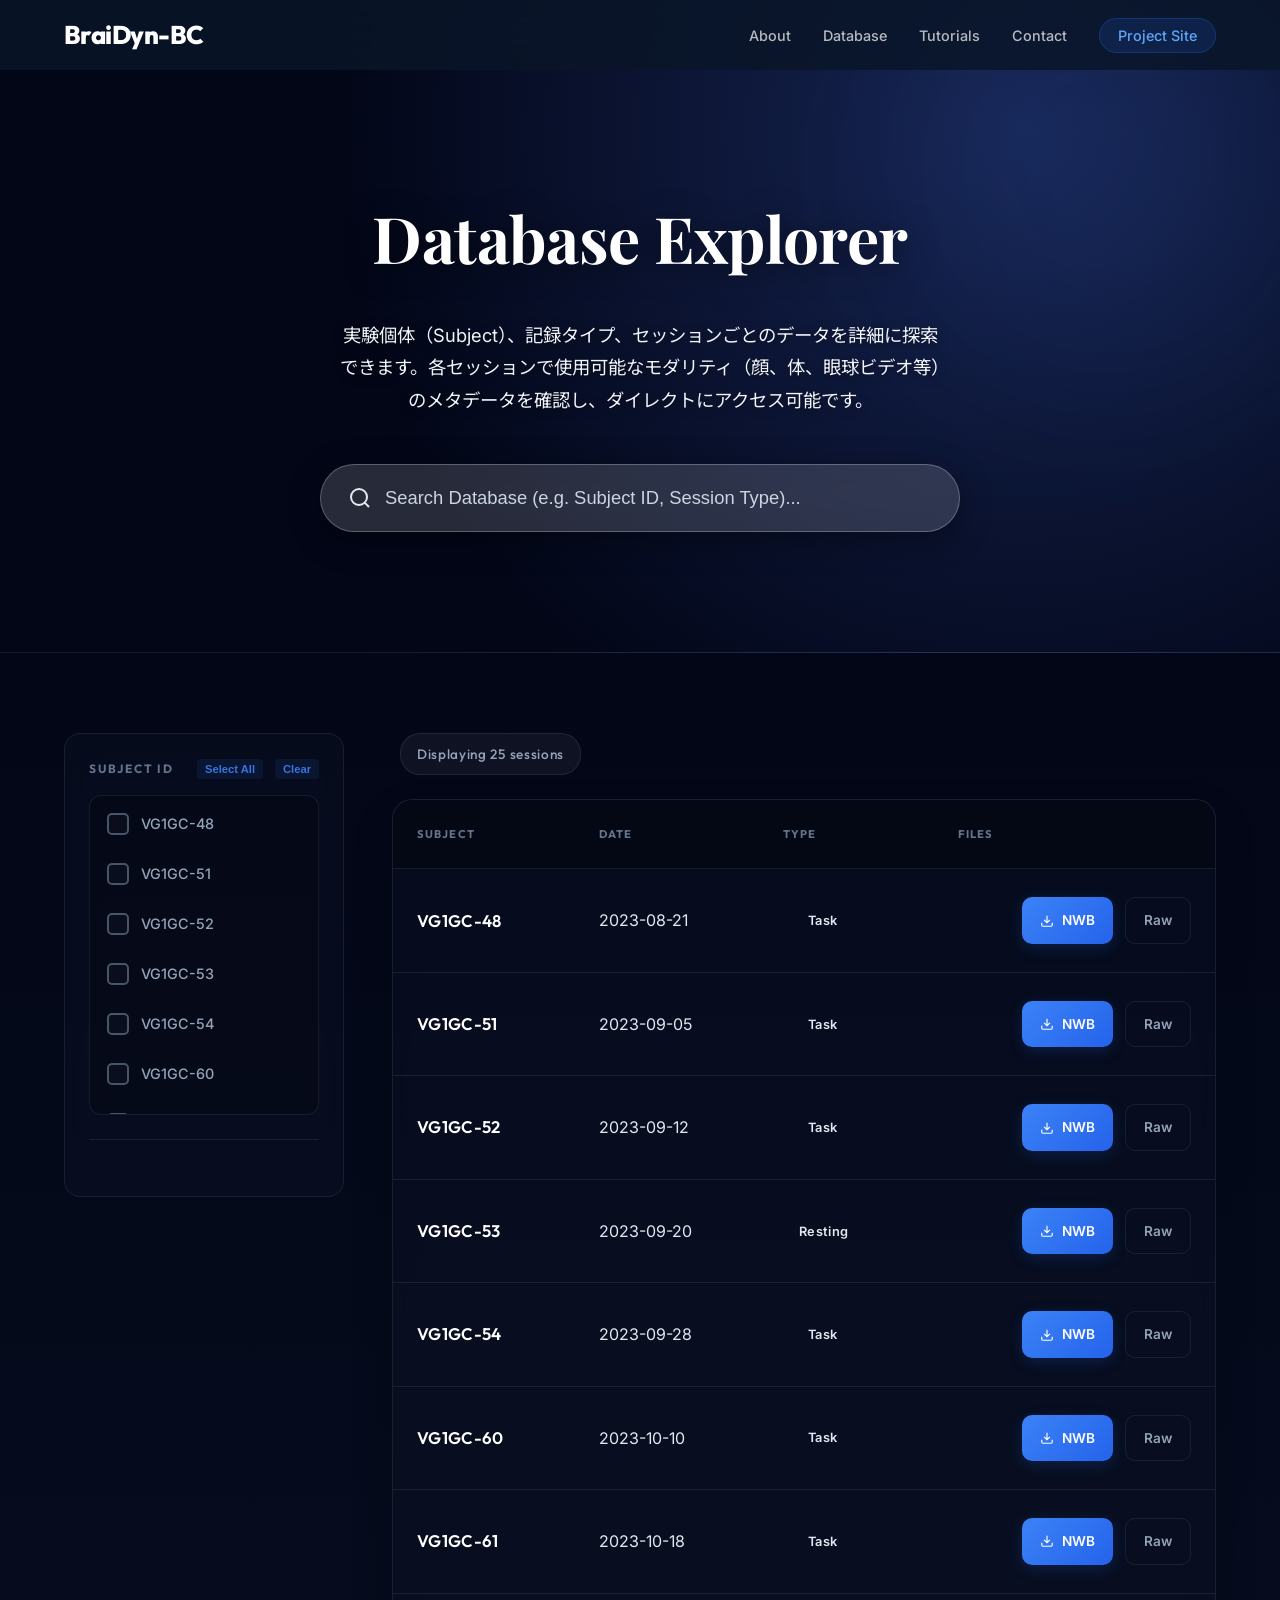
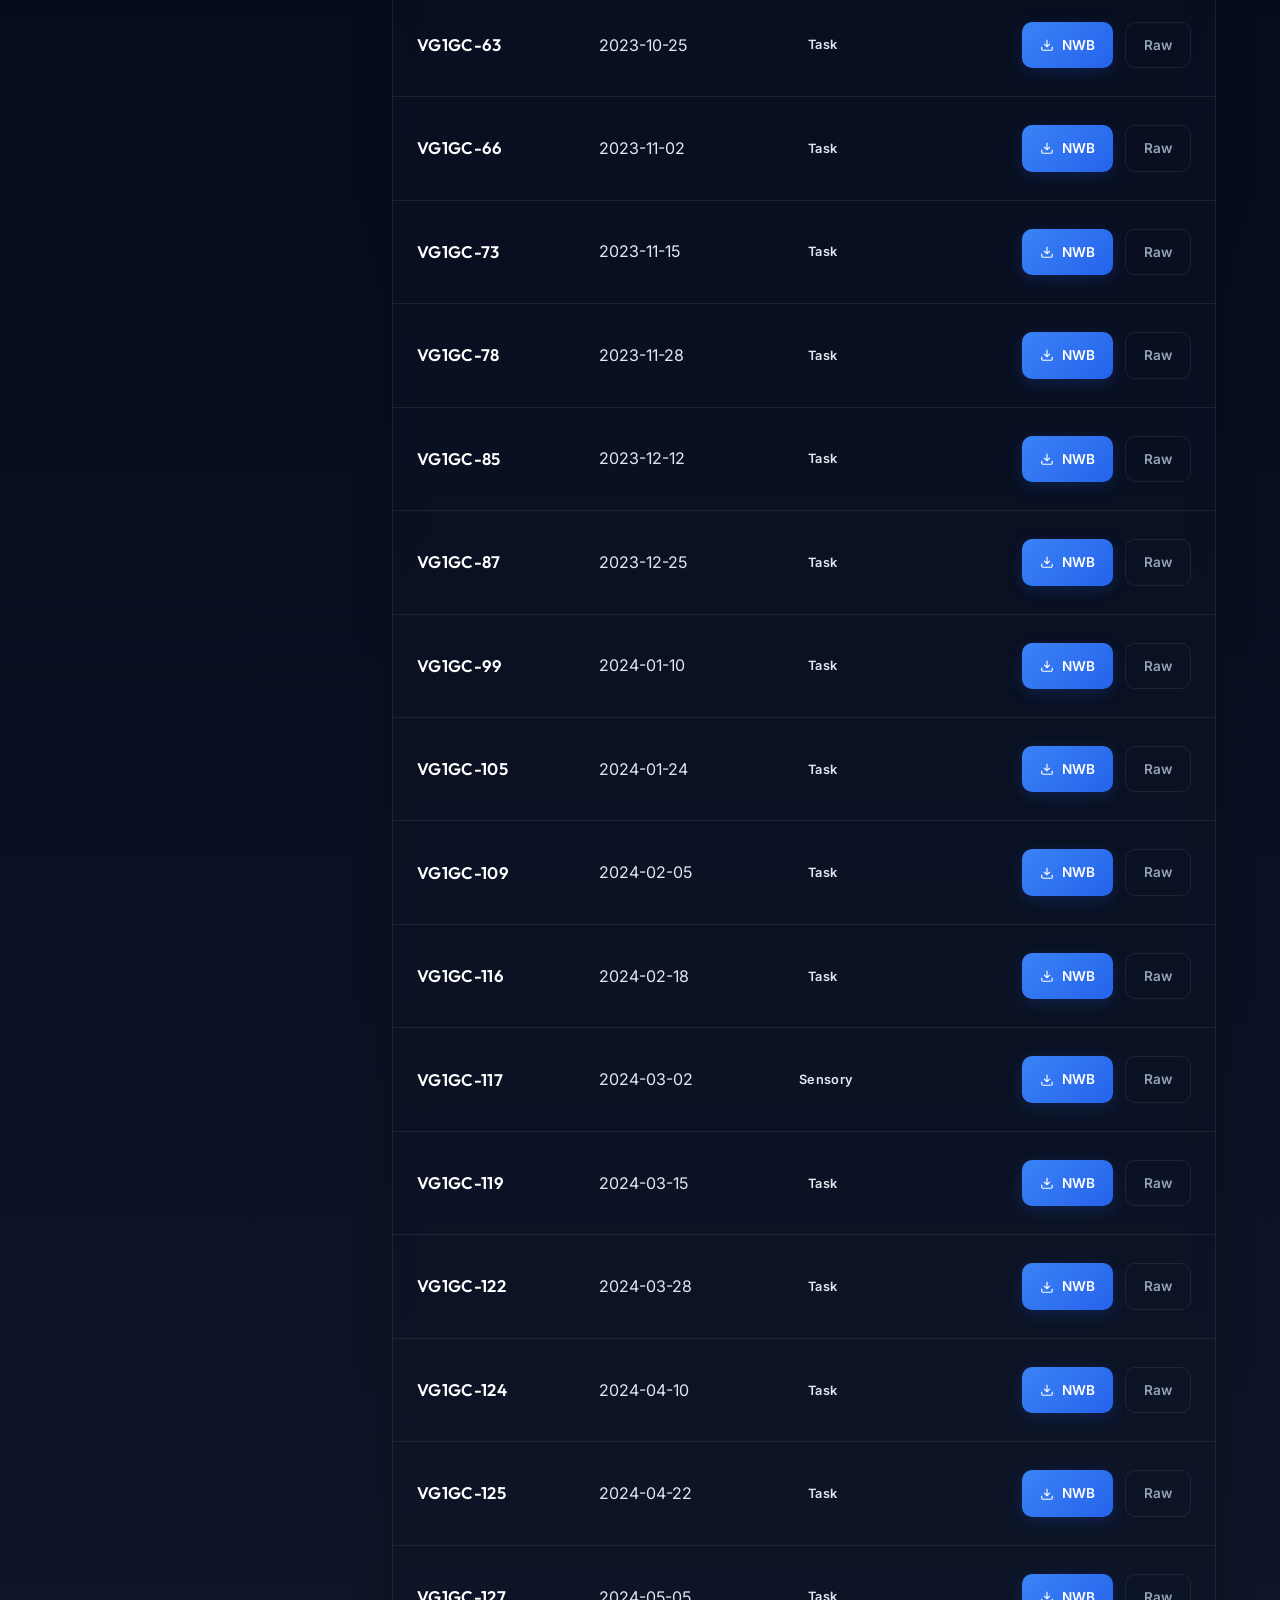
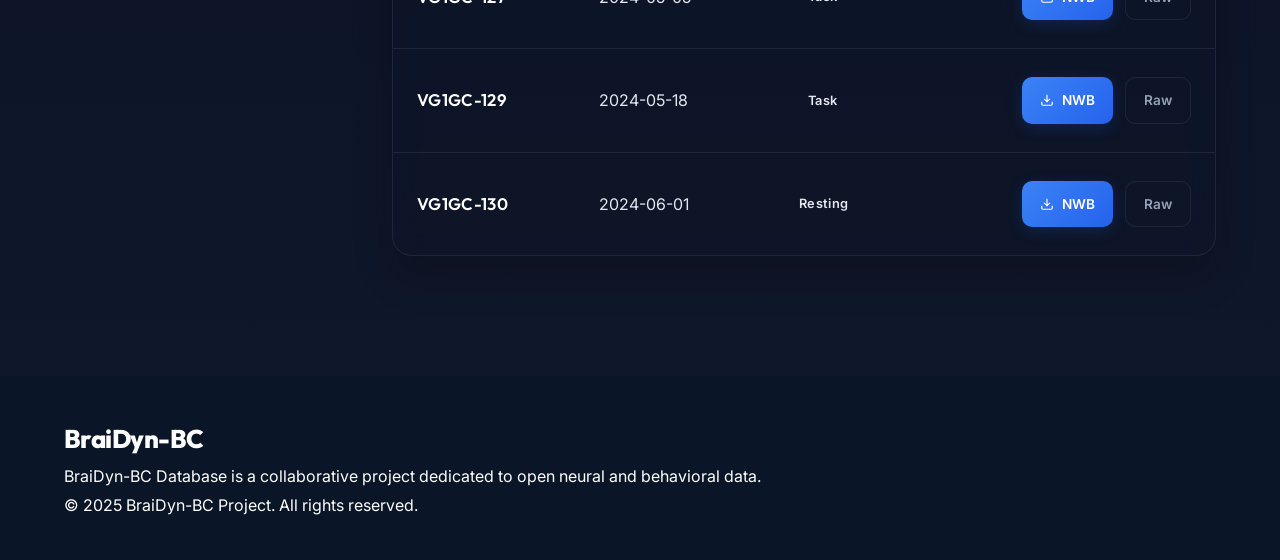
==== commit 05c8d1eb: "変更" ====
--- a/database.html
+++ b/database.html
@@ -12,75 +12,193 @@
     <link rel="preconnect" href="https://fonts.googleapis.com">
     <link rel="preconnect" href="https://fonts.gstatic.com" crossorigin>
     <link
-        href="https://fonts.googleapis.com/css2?family=Inter:wght@400;500;600;700&family=Noto+Sans+JP:wght@400;500;600;700&family=Outfit:wght@400;500;600;700&display=swap"
+        href="https://fonts.googleapis.com/css2?family=Inter:wght@400;500;600;700&family=Noto+Sans+JP:wght@400;500;600;700&family=Outfit:wght@400;500;600;700&family=Playfair+Display:wght@700&display=swap"
         rel="stylesheet">
 
     <!-- Styles -->
     <link rel="stylesheet" href="styles.css">
     <style>
+        /* --- Designer Aesthetics Overhaul --- */
+
         :root {
-            --color-bg-page: #040813;
-            --color-surface: #0a1124;
-            --color-surface-hover: #111a33;
-            --color-border-subtle: rgba(255, 255, 255, 0.08);
-            --color-td-text: #e2e8f0;
-            --color-label: #94a3b8;
+            /* Palette Update for Deep/Premium feel */
+            --glass-bg: rgba(10, 17, 36, 0.7);
+            --glass-border: rgba(255, 255, 255, 0.08);
+            --neon-accent: #3b82f6;
+            --neon-glow: rgba(59, 130, 246, 0.4);
+            --font-serif: 'Playfair Display', serif;
+            /* New Serif Font */
         }
 
         body {
-            background: var(--color-bg-page);
+            background: #020617;
+            /* Deeper black/blue */
             color: #ffffff;
         }
 
         .db-hero {
-            padding: 140px 0 60px;
-            background: radial-gradient(circle at top right, #1e3a8a 0%, #040813 100%);
-            border-bottom: 1px solid var(--color-border-subtle);
+            position: relative;
+            padding: 180px 0 120px;
+            background: radial-gradient(circle at 80% 20%, #172554 0%, #020617 60%);
+            overflow: hidden;
+            border-bottom: 1px solid var(--glass-border);
+        }
+
+        /* Subtle animated background mesh or glow */
+        .db-hero::before {
+            content: '';
+            position: absolute;
+            top: -20%;
+            right: -10%;
+            width: 600px;
+            height: 600px;
+            background: radial-gradient(circle, rgba(59, 130, 246, 0.15) 0%, transparent 70%);
+            filter: blur(80px);
+            z-index: 0;
+            opacity: 0.6;
+            animation: pulse-glow 10s infinite alternate;
+        }
+
+        @keyframes pulse-glow {
+            0% {
+                transform: scale(1);
+                opacity: 0.5;
+            }
+
+            100% {
+                transform: scale(1.1);
+                opacity: 0.7;
+            }
         }
 
         .db-header-area {
+            position: relative;
+            z-index: 1;
+            text-align: center;
             max-width: 800px;
+            margin: 0 auto;
         }
 
         .db-header-area h1 {
-            font-family: var(--font-display);
-            font-size: 3rem;
-            margin-bottom: 16px;
+            font-family: var(--font-serif);
+            /* Updated to Serif */
+            font-size: 4rem;
+            /* Slightly larger for serif impact */
+            margin-bottom: 24px;
             letter-spacing: -0.01em;
+            color: #ffffff;
+            /* Solid white for better readability */
+            text-shadow: 0 4px 30px rgba(0, 0, 0, 0.6);
+            /* Stronger shadow */
         }
 
         .db-header-area p {
-            font-size: 1.1rem;
-            color: var(--color-label);
-            line-height: 1.6;
+            font-size: 1.15rem;
+            /* Slightly larger */
+            color: #f1f5f9;
+            /* Much brighter text (Slate 100) */
+            line-height: 1.75;
+            margin-bottom: 48px;
+            max-width: 600px;
+            margin-left: auto;
+            margin-right: auto;
+            text-shadow: 0 2px 10px rgba(0, 0, 0, 0.5);
+        }
+
+        /* Central Search Hero */
+        .hero-search-wrapper {
+            position: relative;
+            max-width: 640px;
+            margin: 0 auto;
+        }
+
+        .hero-search-wrapper input {
+            width: 100%;
+            background: rgba(255, 255, 255, 0.15);
+            /* Significantly brighter bg */
+            /* Glass feel */
+            border: 1px solid rgba(255, 255, 255, 0.25);
+            /* More visible border */
+            padding: 22px 28px 22px 64px;
+            border-radius: 50px;
+            /* Pill shape */
+            color: white;
+            font-size: 1.15rem;
+            backdrop-filter: blur(12px);
+            transition: all 0.3s ease;
+            box-shadow: 0 8px 32px rgba(0, 0, 0, 0.4);
+        }
+
+        .hero-search-wrapper input::placeholder {
+            color: #cbd5e1;
+            /* Brighter placeholder */
+            opacity: 1;
+        }
+
+        .hero-search-wrapper input:focus {
+            outline: none;
+            background: rgba(255, 255, 255, 0.25);
+            border-color: var(--neon-accent);
+            box-shadow: 0 0 0 3px rgba(59, 130, 246, 0.4), 0 10px 40px rgba(0, 0, 0, 0.5);
+            transform: translateY(-2px);
+        }
+
+        .hero-search-wrapper svg {
+            position: absolute;
+            left: 28px;
+            top: 50%;
+            transform: translateY(-50%);
+            color: #e2e8f0;
+            /* Brighter icon */
+            width: 24px;
+            height: 24px;
+            pointer-events: none;
+            transition: color 0.3s;
+        }
+
+        .hero-search-wrapper input:focus+svg {
+            color: #ffffff;
         }
 
         /* Explorer Layout */
         .explorer-container {
-            padding: 40px 0 100px;
+            padding: 80px 0 120px;
+            background: linear-gradient(to bottom, #020617 0%, #0f172a 100%);
         }
 
         .explorer-grid {
             display: grid;
             grid-template-columns: 280px 1fr;
-            gap: 40px;
-        }
-
-        /* Sidebar Styling Redesign */
+            gap: 48px;
+            align-items: start;
+        }
+
+        /* Sidebar Styling: Floating Glass Panel */
         .filter-sidebar {
             position: sticky;
-            top: 100px;
-            height: fit-content;
-            background: var(--color-surface);
-            border: 1px solid var(--color-border-subtle);
-            border-radius: 12px;
+            top: 120px;
+            background: rgba(13, 20, 39, 0.4);
+            backdrop-filter: blur(12px);
+            border: 1px solid var(--glass-border);
+            border-radius: 16px;
             padding: 24px;
+            transition: transform 0.3s;
         }
 
         .filter-group:not(:last-child) {
             margin-bottom: 32px;
             padding-bottom: 24px;
-            border-bottom: 1px solid var(--color-border-subtle);
+            border-bottom: 1px solid var(--glass-border);
+        }
+
+        .filter-title {
+            font-family: var(--font-display);
+            font-size: 0.75rem;
+            text-transform: uppercase;
+            letter-spacing: 0.15em;
+            color: #64748b;
+            font-weight: 700;
+            margin: 0;
         }
 
         .filter-header-row {
@@ -90,155 +208,203 @@
             margin-bottom: 16px;
         }
 
-        .filter-title {
-            font-family: var(--font-display);
-            font-size: 0.85rem;
-            text-transform: uppercase;
-            letter-spacing: 0.1em;
-            color: var(--color-label);
-            font-weight: 700;
-            margin: 0;
-        }
-
-        .btn-clear {
+        .filter-actions {
+            display: flex;
+            gap: 12px;
+        }
+
+        .btn-text {
             background: none;
             border: none;
-            color: var(--color-accent);
-            font-size: 0.75rem;
+            color: var(--neon-accent);
+            font-size: 0.7rem;
             cursor: pointer;
-            padding: 0;
-            opacity: 0;
-            pointer-events: none;
-            transition: opacity 0.2s;
-        }
-
-        .btn-clear.visible {
+            padding: 4px 8px;
+            border-radius: 4px;
+            font-weight: 600;
+            transition: all 0.2s;
+            opacity: 0.9;
+            background: rgba(59, 130, 246, 0.1);
+        }
+
+        .btn-text:hover {
             opacity: 1;
-            pointer-events: auto;
-        }
-
-        /* Subject Search & List */
-        .sidebar-search-container {
-            position: relative;
-            margin-bottom: 16px;
-        }
-
+            background: rgba(59, 130, 246, 0.2);
+            text-decoration: none;
+        }
+
+        /* Sidebar Subject Search */
         .sidebar-search-container input {
-            width: 100%;
-            background: rgba(255, 255, 255, 0.05);
-            border: 1px solid var(--color-border-subtle);
-            padding: 10px 10px 10px 36px;
+            background: rgba(255, 255, 255, 0.08);
+            /* Brighter initial bg */
+            border: 1px solid var(--glass-border);
             border-radius: 8px;
-            color: white;
-            font-size: 0.9rem;
+            font-size: 0.85rem;
+            color: #ffffff;
+            /* Pure white text */
+            padding: 10px 12px 10px 36px;
             transition: all 0.2s;
         }
 
         .sidebar-search-container input:focus {
             outline: none;
-            background: rgba(255, 255, 255, 0.1);
-            border-color: var(--color-accent);
+            border-color: var(--neon-accent);
+            background: rgba(255, 255, 255, 0.15);
+            /* Even brighter on focus */
+            box-shadow: 0 0 0 1px rgba(59, 130, 246, 0.3);
         }
 
         .sidebar-search-container svg {
-            position: absolute;
-            left: 10px;
-            top: 50%;
-            transform: translateY(-50%);
-            color: var(--color-label);
-            pointer-events: none;
+            color: #e2e8f0;
+            /* Brighter icon color */
+            left: 12px;
+            width: 14px;
+            height: 14px;
+        }
+
+
+
+        /* Chips: Modern Pill Look */
+        /* Subject List Redesign: Vertical List with Checkboxes */
+        .sidebar-search-container {
+            margin-bottom: 12px;
         }
 
         .subject-grid {
             display: flex;
-            flex-wrap: wrap;
-            gap: 8px;
-            max-height: 250px;
+            flex-direction: column;
+            /* Vertical List */
+            gap: 2px;
+            /* Tight vertical spacing */
+            max-height: 320px;
+            /* Taller scroll area */
             overflow-y: auto;
-            padding-right: 4px;
-        }
-
+            padding: 4px;
+            background: rgba(0, 0, 0, 0.2);
+            /* Deepen background for list area */
+            border-radius: 12px;
+            border: 1px solid var(--glass-border);
+            margin-top: 12px;
+        }
+
+        /* Custom Scrollbar for list */
         .subject-grid::-webkit-scrollbar {
-            width: 4px;
+            width: 6px;
+        }
+
+        .subject-grid::-webkit-scrollbar-thumb {
+            background: rgba(255, 255, 255, 0.15);
+            border-radius: 10px;
         }
 
         .subject-grid::-webkit-scrollbar-track {
+            background: rgba(0, 0, 0, 0.1);
+            border-radius: 10px;
+        }
+
+        .subject-chip {
+            display: flex;
+            /* Flex layout for internal Checkbox + Text */
+            align-items: center;
+            width: 100%;
+            font-size: 0.9rem;
+            /* Slightly larger text for readability */
+            padding: 10px 12px;
+            background: transparent;
+            border-radius: 8px;
+            color: #94a3b8;
+            cursor: pointer;
+            transition: all 0.15s ease;
+            user-select: none;
+            text-align: left;
+            border: 1px solid transparent;
+            font-weight: 500;
+        }
+
+        .subject-chip:hover {
+            background: rgba(255, 255, 255, 0.04);
+            color: #e2e8f0;
+        }
+
+        /* Checkbox Simulation Pseudo-element */
+        .subject-chip::before {
+            content: '';
+            display: inline-block;
+            width: 18px;
+            height: 18px;
+            margin-right: 12px;
+            border: 2px solid #475569;
+            border-radius: 5px;
+            transition: all 0.2s;
+            flex-shrink: 0;
+            position: relative;
             background: rgba(255, 255, 255, 0.02);
         }
 
-        .subject-grid::-webkit-scrollbar-thumb {
-            background: rgba(255, 255, 255, 0.1);
-            border-radius: 10px;
-        }
-
-        .subject-chip {
-            font-size: 0.8rem;
-            padding: 6px 10px;
-            background: rgba(255, 255, 255, 0.03);
-            border: 1px solid var(--color-border-subtle);
-            border-radius: 6px;
-            color: var(--color-td-text);
-            cursor: pointer;
-            transition: all 0.2s;
-            user-select: none;
-        }
-
-        .subject-chip:hover {
-            background: rgba(255, 255, 255, 0.08);
+        .subject-chip:hover::before {
+            border-color: #94a3b8;
+        }
+
+        /* Selected State */
+        .subject-chip.selected {
+            background: rgba(59, 130, 246, 0.1);
             color: white;
-            border-color: rgba(255, 255, 255, 0.2);
-        }
-
-        .subject-chip.selected {
-            background: rgba(59, 130, 246, 0.2);
-            color: #60a5fa;
-            border-color: #3b82f6;
-        }
-
-        .subject-chip.hidden {
-            display: none;
-        }
-
-        /* Type Filter Styled as Toggle Buttons */
-        .type-toggle-group {
-            display: flex;
-            flex-direction: column;
-            gap: 8px;
-        }
-
+        }
+
+        .subject-chip.selected::before {
+            background: var(--neon-accent);
+            border-color: var(--neon-accent);
+            /* Checkmark Icon */
+            background-image: url("data:image/svg+xml,%3Csvg xmlns='http://www.w3.org/2000/svg' viewBox='0 0 24 24' fill='none' stroke='white' stroke-width='3' stroke-linecap='round' stroke-linejoin='round'%3E%3Cpolyline points='20 6 9 17 4 12'%3E%3C/polyline%3E%3C/svg%3E");
+            background-size: 14px;
+            background-position: center;
+            background-repeat: no-repeat;
+        }
+
+
+
+
+        /* Type Toggles */
         .type-toggle {
             display: flex;
             align-items: center;
             gap: 12px;
-            padding: 8px 12px;
-            border-radius: 8px;
+            padding: 12px 16px;
+            border-radius: 12px;
             cursor: pointer;
-            background: rgba(255, 255, 255, 0.03);
-            border: 1px solid var(--color-border-subtle);
+            background: rgba(255, 255, 255, 0.02);
+            border: 1px solid transparent;
             transition: all 0.2s;
+            margin-bottom: 8px;
         }
 
         .type-toggle:hover {
-            background: rgba(255, 255, 255, 0.08);
+            background: rgba(255, 255, 255, 0.05);
+            transform: translateX(2px);
         }
 
         .type-toggle.active {
-            background: rgba(255, 255, 255, 0.1);
-            border-color: var(--color-accent);
-        }
-
+            background: rgba(59, 130, 246, 0.1);
+            border-color: rgba(59, 130, 246, 0.3);
+        }
+
+        /* Checkbox Fake */
         .checkbox-fake {
-            width: 18px;
-            height: 18px;
-            border-radius: 4px;
-            border: 2px solid var(--color-label);
+            width: 20px;
+            height: 20px;
+            border-radius: 6px;
+            border: 2px solid #475569;
             position: relative;
             transition: all 0.2s;
         }
 
+        .type-toggle:hover .checkbox-fake {
+            border-color: #64748b;
+        }
+
         .type-toggle.active .checkbox-fake {
-            background: var(--color-accent);
-            border-color: var(--color-accent);
+            background: var(--neon-accent);
+            border-color: var(--neon-accent);
         }
 
         .type-toggle.active .checkbox-fake::after {
@@ -249,169 +415,161 @@
             transform: translate(-50%, -50%);
             font-size: 12px;
             color: white;
-            font-weight: bold;
+            font-weight: 900;
         }
 
         .type-label {
-            font-size: 0.9rem;
-            color: var(--color-td-text);
-        }
-
-        /* Table Area */
+            font-size: 0.95rem;
+            color: #e2e8f0;
+        }
+
+        /* Table Area Styling */
+        .table-area {
+            position: relative;
+        }
+
+        .table-wrapper {
+            background: rgba(13, 20, 39, 0.4);
+            backdrop-filter: blur(12px);
+            border: 1px solid var(--glass-border);
+            border-radius: 20px;
+            overflow: hidden;
+            box-shadow: 0 20px 40px rgba(0, 0, 0, 0.2);
+        }
+
         .table-controls {
             display: flex;
             justify-content: space-between;
             align-items: center;
             margin-bottom: 24px;
+            padding: 0 8px;
         }
 
         .search-box {
-            position: relative;
-            flex: 1;
-            max-width: 400px;
-        }
-
-        .search-box input {
-            width: 100%;
-            background: var(--color-surface);
-            border: 1px solid var(--color-border-subtle);
-            padding: 12px 16px 12px 44px;
-            border-radius: 8px;
-            color: white;
-            font-size: 0.9rem;
-            transition: border-color 0.2s;
-        }
-
-        .search-box input:focus {
-            outline: none;
-            border-color: var(--color-accent);
-        }
-
-        .search-box svg {
-            position: absolute;
-            left: 16px;
-            top: 50%;
-            transform: translateY(-50%);
-            color: var(--color-label);
-        }
-
-        .table-wrapper {
-            background: var(--color-surface);
-            border: 1px solid var(--color-border-subtle);
-            border-radius: 12px;
-            overflow: hidden;
-            box-shadow: 0 10px 30px rgba(0, 0, 0, 0.2);
+            display: none;
+            /* Hiding secondary search */
+        }
+
+        .results-count {
+            font-family: var(--font-display);
+            font-size: 0.85rem;
+            color: #94a3b8;
+            font-weight: 500;
+            background: rgba(255, 255, 255, 0.05);
+            padding: 8px 16px;
+            border-radius: 20px;
+            border: 1px solid var(--glass-border);
+            letter-spacing: 0.05em;
         }
 
         table {
             width: 100%;
             border-collapse: collapse;
-            font-size: 0.9rem;
+        }
+
+        thead {
+            background: rgba(0, 0, 0, 0.3);
+            border-bottom: 1px solid var(--glass-border);
         }
 
         th {
             text-align: left;
-            padding: 16px 20px;
-            background: rgba(255, 255, 255, 0.02);
+            padding: 24px;
             font-family: var(--font-display);
             text-transform: uppercase;
             letter-spacing: 0.1em;
-            font-size: 0.75rem;
-            color: var(--color-label);
-            border-bottom: 1px solid var(--color-border-subtle);
+            font-size: 0.7rem;
+            color: #64748b;
+            font-weight: 700;
         }
 
         td {
-            padding: 18px 20px;
-            border-bottom: 1px solid var(--color-border-subtle);
-            color: var(--color-td-text);
-        }
-
-        tr:hover td {
-            background: var(--color-surface-hover);
+            padding: 28px 24px;
+            border-bottom: 1px solid var(--glass-border);
+            color: #e2e8f0;
+            font-size: 1rem;
+            vertical-align: middle;
+        }
+
+        tr:last-child td {
+            border-bottom: none;
+        }
+
+        tbody tr {
+            transition: background 0.2s;
+        }
+
+        tbody tr:hover {
+            background: rgba(255, 255, 255, 0.02);
+            cursor: default;
         }
 
         .subject-id {
+            font-family: 'Outfit', sans-serif;
             font-weight: 600;
-            color: #ffffff;
-        }
-
+            color: #fff;
+            letter-spacing: 0.02em;
+            font-size: 1.05rem;
+        }
+
+        /* Badge Styling for Type */
         .session-type {
-            display: inline-block;
-            padding: 4px 10px;
-            border-radius: 20px;
-            font-size: 0.75rem;
-            font-weight: 600;
-        }
-
-        .type-task {
-            background: rgba(59, 130, 246, 0.1);
-            color: #60a5fa;
-            border: 1px solid rgba(59, 130, 246, 0.2);
-        }
-
-        .type-resting {
-            background: rgba(139, 92, 246, 0.1);
-            color: #a78bfa;
-            border: 1px solid rgba(139, 92, 246, 0.2);
-        }
-
-        .type-sensory {
-            background: rgba(16, 185, 129, 0.1);
-            color: #34d399;
-            border: 1px solid rgba(16, 185, 129, 0.2);
-        }
-
-
-
-        .file-actions {
-            display: flex;
-            gap: 8px;
-            align-items: center;
-        }
-
-        .btn-file {
             display: inline-flex;
             align-items: center;
             justify-content: center;
-            gap: 6px;
-            padding: 6px 12px;
-            border-radius: 6px;
+            padding: 8px 16px;
+            min-width: 80px;
+            border-radius: 30px;
             font-size: 0.8rem;
             font-weight: 600;
-            transition: all 0.2s;
+            letter-spacing: 0.03em;
+            text-transform: capitalize;
+        }
+
+        /* Action Buttons */
+        .file-actions {
+            display: flex;
+            gap: 12px;
+            justify-content: flex-end;
+            /* Align rights */
+        }
+
+        .btn-file {
+            padding: 10px 18px;
+            border-radius: 10px;
+            font-size: 0.85rem;
+            font-weight: 600;
+            transition: all 0.25s cubic-bezier(0.2, 0.8, 0.2, 1);
             text-decoration: none;
-            white-space: nowrap;
+            display: inline-flex;
+            align-items: center;
+            gap: 8px;
         }
 
         .btn-nwb {
-            background: var(--color-accent);
+            background: linear-gradient(135deg, #3b82f6 0%, #2563eb 100%);
             color: white;
-            border: 1px solid var(--color-accent);
+            border: none;
+            box-shadow: 0 4px 15px rgba(37, 99, 235, 0.2);
         }
 
         .btn-nwb:hover {
-            background: #3b82f6;
-            border-color: #3b82f6;
-            transform: translateY(-1px);
-            box-shadow: 0 4px 12px rgba(74, 158, 255, 0.3);
+            transform: translateY(-2px);
+            box-shadow: 0 8px 25px rgba(37, 99, 235, 0.4);
+            filter: brightness(110%);
         }
 
         .btn-raw {
+            background: transparent;
+            color: #94a3b8;
+            border: 1px solid var(--glass-border);
+        }
+
+        .btn-raw:hover {
             background: rgba(255, 255, 255, 0.05);
-            color: var(--color-td-text);
-            border: 1px solid var(--color-border-subtle);
-        }
-
-        .btn-raw:hover {
-            background: rgba(255, 255, 255, 0.1);
+            color: white;
             border-color: rgba(255, 255, 255, 0.2);
-            color: #ffffff;
-            transform: translateY(-1px);
-        }
-
-        .btn-file svg {
-            flex-shrink: 0;
+            transform: translateY(-2px);
         }
 
         @media (max-width: 1024px) {
@@ -422,6 +580,22 @@
             .filter-sidebar {
                 position: relative;
                 top: 0;
+                margin-bottom: 40px;
+                border: 1px solid var(--glass-border);
+                background: rgba(255, 255, 255, 0.02);
+            }
+
+            .db-header-area h1 {
+                font-size: 2.5rem;
+            }
+
+            .hero-search-wrapper input {
+                padding: 18px 24px 18px 56px;
+                font-size: 1rem;
+            }
+
+            .hero-search-wrapper svg {
+                left: 20px;
             }
         }
     </style>
@@ -460,6 +634,16 @@
                 <p>
                     実験個体（Subject）、記録タイプ、セッションごとのデータを詳細に探索できます。各セッションで使用可能なモダリティ（顔、体、眼球ビデオ等）のメタデータを確認し、ダイレクトにアクセス可能です。
                 </p>
+
+                <!-- New Central Search Hero -->
+                <div class="hero-search-wrapper">
+                    <input type="text" id="main-search-input"
+                        placeholder="Search Database (e.g. Subject ID, Session Type)...">
+                    <svg viewBox="0 0 24 24" fill="none" stroke="currentColor" stroke-width="2">
+                        <circle cx="11" cy="11" r="8" />
+                        <path d="M21 21l-4.35-4.35" />
+                    </svg>
+                </div>
             </div>
         </div>
     </header>
@@ -473,16 +657,12 @@
                     <div class="filter-group">
                         <div class="filter-header-row">
                             <h3 class="filter-title">Subject ID</h3>
-                            <button class="btn-clear" id="btn-clear-subjects">Clear Selection</button>
+                            <div class="filter-actions">
+                                <button class="btn-text" id="btn-select-all-subjects">Select All</button>
+                                <button class="btn-text" id="btn-clear-subjects">Clear</button>
+                            </div>
                         </div>
-                        <div class="sidebar-search-container">
-                            <svg width="14" height="14" viewBox="0 0 24 24" fill="none" stroke="currentColor"
-                                stroke-width="2">
-                                <circle cx="11" cy="11" r="8" />
-                                <path d="M21 21l-4.35-4.35" />
-                            </svg>
-                            <input type="text" id="subject-filter-search" placeholder="Find Subject...">
-                        </div>
+
                         <div class="subject-grid" id="subject-grid">
                             <!-- Generated by JS -->
                             <div class="subject-chip" data-value="VG1GC-48">VG1GC-48</div>
@@ -513,7 +693,7 @@
                         </div>
                     </div>
 
-                    <div class="filter-group">
+                    <div class="filter-group" style="display: none;">
                         <h3 class="filter-title">Session Type</h3>
                         <div class="type-toggle-group">
                             <div class="type-toggle active" data-value="Task">
@@ -535,15 +715,7 @@
                 <!-- Data Table -->
                 <main class="table-area">
                     <div class="table-controls">
-                        <div class="search-box">
-                            <svg width="20" height="20" viewBox="0 0 24 24" fill="none" stroke="currentColor"
-                                stroke-width="2">
-                                <circle cx="11" cy="11" r="8" />
-                                <path d="M21 21l-4.35-4.35" />
-                            </svg>
-                            <input type="text" id="main-search-input" placeholder="Search sessions (e.g. VG1GC-105)...">
-                        </div>
-                        <div class="results-count" style="font-size: 0.9rem; color: var(--color-label);">
+                        <div class="results-count">
                             Displaying 25 subjects
                         </div>
                     </div>
@@ -1121,8 +1293,9 @@
     <script>
         document.addEventListener('DOMContentLoaded', function () {
             const mainSearchInput = document.getElementById('main-search-input');
-            const subjectFilterSearch = document.getElementById('subject-filter-search');
+
             const clearSubjectsBtn = document.getElementById('btn-clear-subjects');
+            const selectAllSubjectsBtn = document.getElementById('btn-select-all-subjects');
 
             const subjectChips = document.querySelectorAll('.subject-chip');
             const typeToggles = document.querySelectorAll('.type-toggle');
@@ -1134,19 +1307,14 @@
             // If empty, means ALL subjects are valid (unless searching)
             let selectedSubjects = new Set();
             let selectedTypes = new Set(['Task', 'Resting', 'Sensory']);
-            let subjectSearchTerm = "";
+
 
             function updateUI() {
                 // 1. Update Chip UI
                 subjectChips.forEach(chip => {
                     const val = chip.getAttribute('data-value');
 
-                    // Visibility logic (Search)
-                    if (subjectSearchTerm && !val.toLowerCase().includes(subjectSearchTerm)) {
-                        chip.classList.add('hidden');
-                    } else {
-                        chip.classList.remove('hidden');
-                    }
+
 
                     // Selection logic
                     if (selectedSubjects.has(val)) {
@@ -1156,11 +1324,26 @@
                     }
                 });
 
-                // 2. Update Clear Button Visibility
+                // 2. Update Header Buttons Visibility
+                // Logic:
+                // - If selection is EMPTY -> 'Clear' is hidden.
+                // - If selection is FULL (matches chip count) -> 'Select All' hidden? Or just keep it.
+                // - Ideally: Always show Select All so user can quickly fill. Always show Clear so user can quickly empty.
+                // But previously Clear was hidden. Let's keep Clear management but add Select All visibility.
+
                 if (selectedSubjects.size > 0) {
                     clearSubjectsBtn.classList.add('visible');
                 } else {
                     clearSubjectsBtn.classList.remove('visible');
+                }
+
+                // For Select All, if all are selected, maybe we hide it?
+                // Or if we search, Select All should only select VISIBLE ones? 
+                // Let's keep it simple: Select All selects ALL chips.
+                if (selectedSubjects.size === subjectChips.length) {
+                    selectAllSubjectsBtn.style.display = 'none';
+                } else {
+                    selectAllSubjectsBtn.style.display = 'block';
                 }
 
                 // 3. Update Type Toggles
@@ -1198,13 +1381,8 @@
 
                     // 2. Subject Filter
                     let matchesSubject = true;
-
-                    if (subjectSearchTerm) {
-                        // Instant search mode matches partial ID
-                        if (!subjectId.toLowerCase().includes(subjectSearchTerm)) {
-                            matchesSubject = false;
-                        }
-                    }
+                    // Note: subjectSearchTerm is purely for finding chips in the sidebar, not filtering the table directly.
+                    // The table is filtered by the SELECTED chips.
 
                     // Selection restriction
                     if (selectedSubjects.size > 0) {
@@ -1242,11 +1420,7 @@
                 });
             });
 
-            // 2. Search Box for Subjects
-            subjectFilterSearch.addEventListener('input', (e) => {
-                subjectSearchTerm = e.target.value.toLowerCase().trim();
-                updateUI();
-            });
+
 
             // 3. Clear Button
             clearSubjectsBtn.addEventListener('click', () => {
@@ -1254,7 +1428,20 @@
                 updateUI();
             });
 
-            // 4. Type Toggles
+            // 4. Select All Button
+            selectAllSubjectsBtn.addEventListener('click', () => {
+                // Should we select ALL or just VISIBLE?
+                // Standard behavior if filtered: Select Visible.
+                // If not filtered: Select All.
+                subjectChips.forEach(chip => {
+                    if (!chip.classList.contains('hidden')) {
+                        selectedSubjects.add(chip.getAttribute('data-value'));
+                    }
+                });
+                updateUI();
+            });
+
+            // 5. Type Toggles
             typeToggles.forEach(toggle => {
                 toggle.addEventListener('click', () => {
                     const val = toggle.getAttribute('data-value');
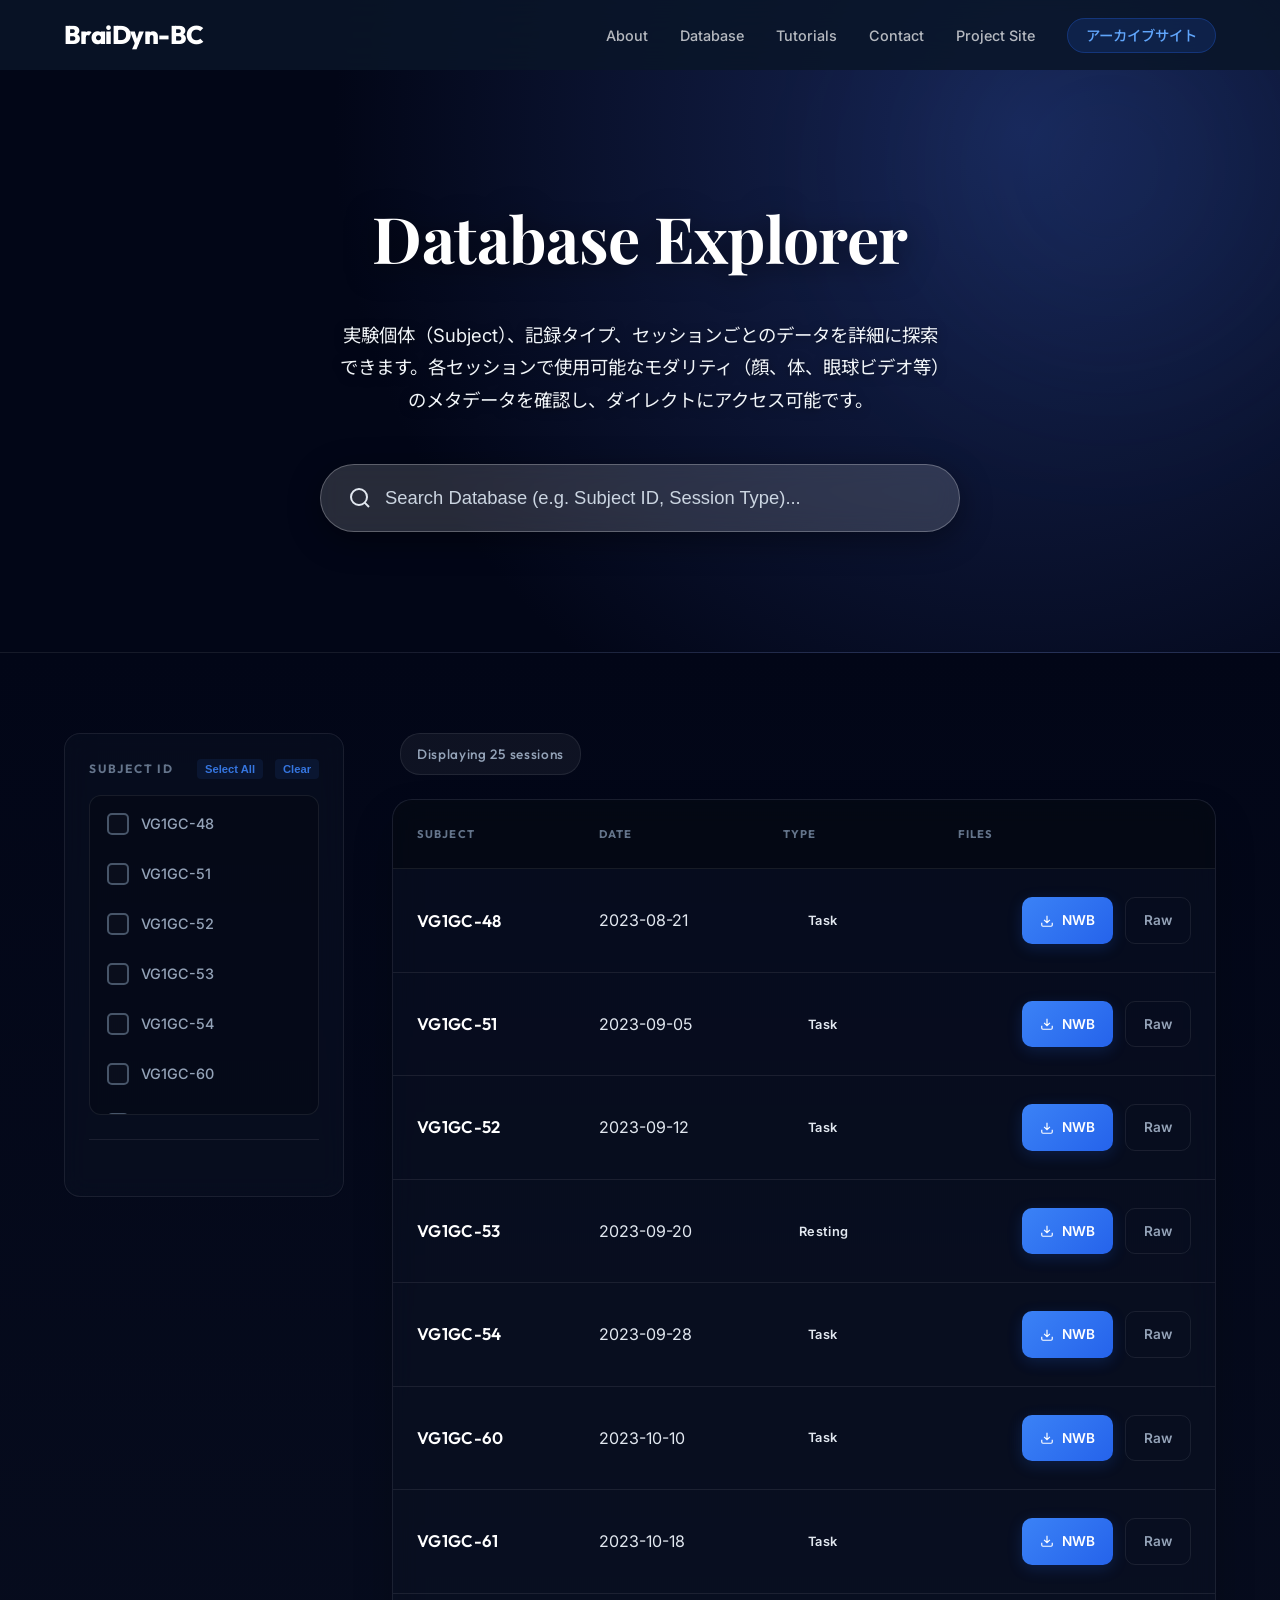
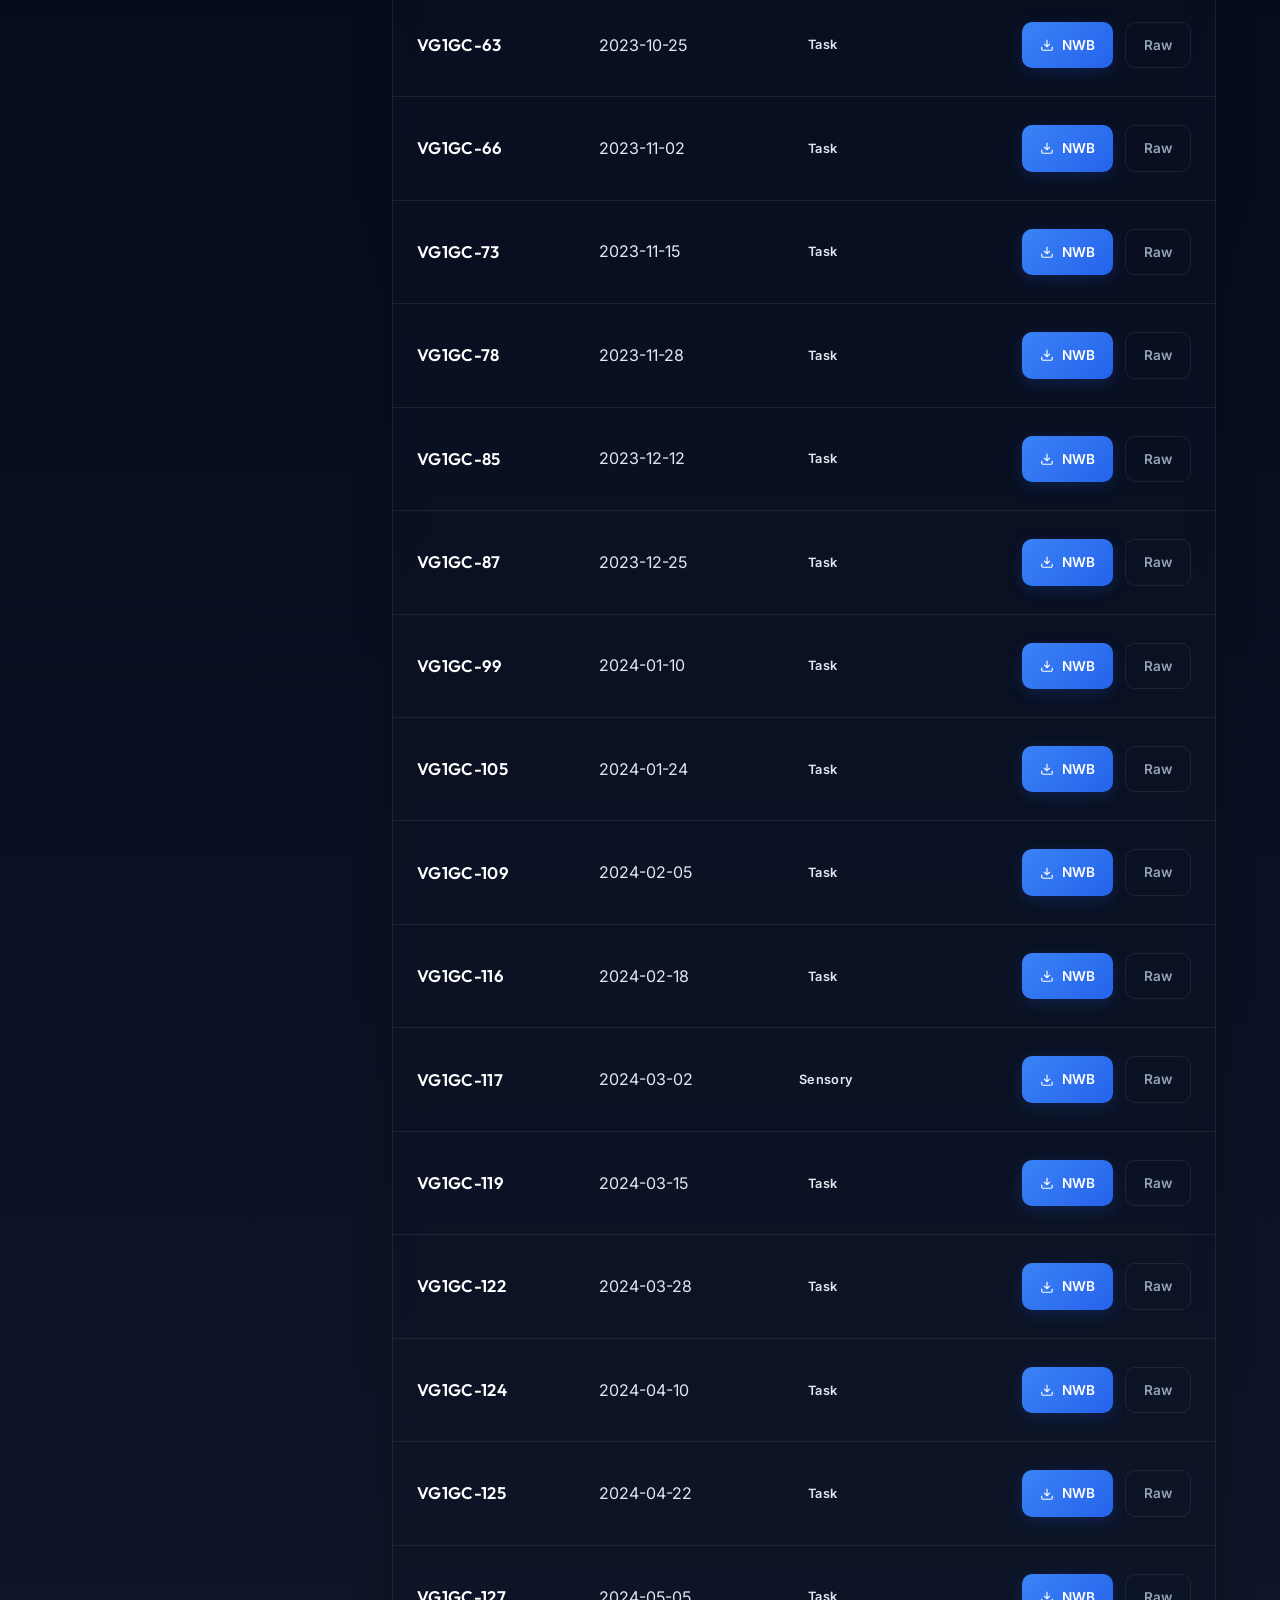
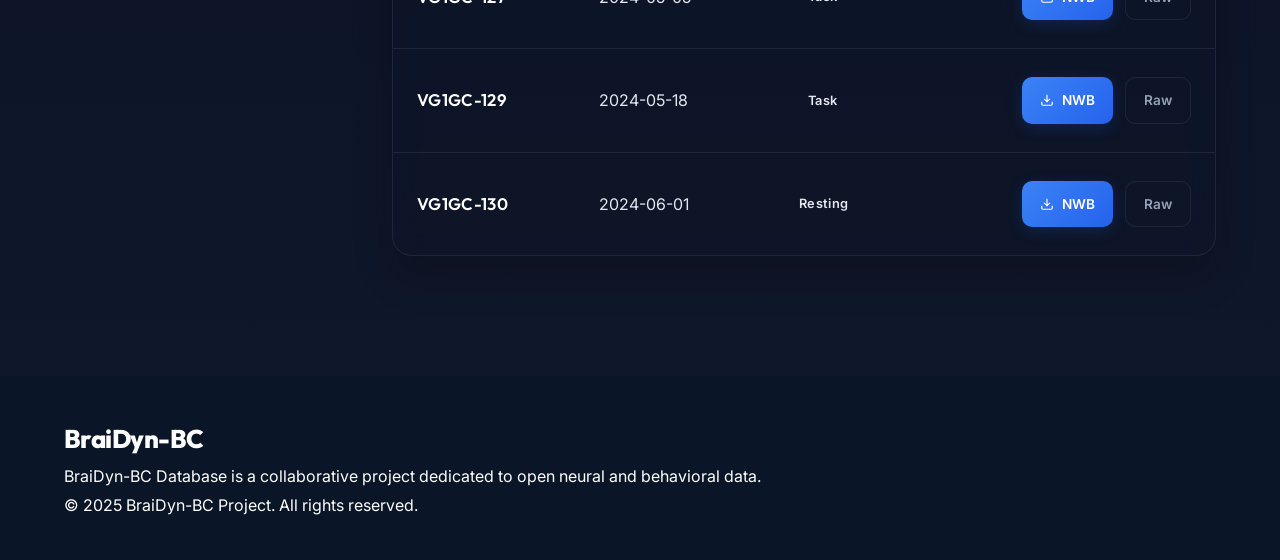
==== commit 961777d0: "変更" ====
--- a/database.html
+++ b/database.html
@@ -621,7 +621,9 @@
                 <li><a href="database.html" class="active">Database</a></li>
                 <li><a href="index.html#tutorials">Tutorials</a></li>
                 <li><a href="index.html#contact">Contact</a></li>
-                <li><a href="https://braidyn-bc.jp/" class="nav-cta" target="_blank">Project Site</a></li>
+                <li><a href="https://braidyn-bc.jp/" target="_blank">Project Site</a></li>
+                <li><a href="https://boatneck-weeder-7b7.notion.site/BraiDyn-BC-Database-1e972fb17ad1470b911aa108fb8c0713"
+                        class="nav-cta" target="_blank" data-i18n="nav.archive">アーカイブサイト</a></li>
             </ul>
         </div>
     </nav>
--- a/styles.css
+++ b/styles.css
@@ -257,12 +257,75 @@
   flex-direction: column;
   gap: 5px;
   cursor: pointer;
+  padding: 8px;
+  z-index: 1001;
 }
 
 .nav-toggle span {
   width: 24px;
   height: 2px;
   background: white;
+  transition: all 0.3s ease;
+  transform-origin: center;
+}
+
+/* Hamburger to X animation */
+.nav-toggle.active span:nth-child(1) {
+  transform: rotate(45deg) translate(5px, 5px);
+}
+
+.nav-toggle.active span:nth-child(2) {
+  opacity: 0;
+}
+
+.nav-toggle.active span:nth-child(3) {
+  transform: rotate(-45deg) translate(5px, -5px);
+}
+
+/* Mobile Navigation */
+@media (max-width: 768px) {
+  .nav-toggle {
+    display: flex;
+  }
+
+  .nav-links {
+    display: none;
+    position: fixed;
+    top: 0;
+    left: 0;
+    right: 0;
+    bottom: 0;
+    background: rgba(10, 22, 40, 0.98);
+    backdrop-filter: blur(20px);
+    flex-direction: column;
+    justify-content: center;
+    align-items: center;
+    gap: 32px;
+    z-index: 999;
+    padding: 80px 20px;
+  }
+
+  .nav-links.active {
+    display: flex;
+  }
+
+  .nav-links a {
+    font-size: 1.2rem;
+    color: rgba(255, 255, 255, 0.9);
+  }
+
+  .nav-links a:not(.nav-cta)::after {
+    display: none;
+  }
+
+  .nav-cta {
+    margin-top: 16px;
+  }
+
+  .lang-toggle {
+    position: relative;
+    z-index: 1001;
+  }
 }
 
 /* ---------- Hero ---------- */
@@ -372,7 +435,7 @@
 
 .hero-split {
   display: grid;
-  grid-template-columns: 1fr 1.2fr;
+  grid-template-columns: 1fr 1fr;
   align-items: center;
   gap: 40px;
   width: 100%;
@@ -401,12 +464,6 @@
   box-shadow:
     0 0 120px rgba(37, 99, 235, 0.15);
   /* More subtle, wider glow */
-  transform: perspective(1000px) rotateY(-5deg);
-  transition: all 0.6s cubic-bezier(0.16, 1, 0.3, 1);
-}
-
-.hero-image-v2:hover img {
-  transform: perspective(1000px) rotateY(0deg);
 }
 
 
@@ -505,7 +562,8 @@
 .hero-subtitle {
   font-size: 1.15rem;
   color: rgba(255, 255, 255, 0.9);
-  max-width: 650px;
+  max-width: 800px;
+  /* Increased from 650px to prevent wrapping */
   margin: 0 0 40px 0;
   /* Left aligned margin */
   line-height: 1.8;
@@ -565,6 +623,13 @@
 }
 
 @media (max-width: 1024px) {
+  .hero {
+    height: auto;
+    min-height: auto;
+    padding-top: 100px;
+    padding-bottom: 60px;
+  }
+
   .hero-split {
     grid-template-columns: 1fr;
     gap: 40px;
@@ -575,7 +640,7 @@
     max-width: 100%;
     align-items: center;
     text-align: center;
-    padding-bottom: 0;
+    padding: 0;
   }
 
   .hero h1 {
@@ -588,7 +653,9 @@
   }
 
   .hero-actions {
+    display: flex;
     justify-content: center;
+    width: 100%;
   }
 
   .hero-image-v2 img {
@@ -650,8 +717,19 @@
 @media (max-width: 600px) {
   .hero-actions {
     flex-direction: column;
-    padding: 0 20px;
+    align-items: center;
+    justify-content: center;
+    padding: 0;
     gap: 16px;
+    width: 100%;
+  }
+
+  .btn-pill-premium {
+    min-width: auto;
+    width: calc(100% - 40px);
+    max-width: 320px;
+    margin: 0 auto;
+    padding: 20px 40px;
   }
 }
 
@@ -1127,142 +1205,438 @@
 
 /* ---------- Database Section ---------- */
 .database {
+  background: #f8fafc;
+  border-bottom: none;
+  padding: 100px 0;
+}
+
+.database-grid {
+  max-width: 1100px;
+  margin: 0 auto;
+}
+
+/* ---- Featured Dataset Card ---- */
+.featured-dataset-card {
+  display: block;
   background: #ffffff;
-  border-bottom: none;
-  padding: 120px 0;
-}
-
-.database-grid {
-  display: grid;
-  grid-template-columns: repeat(auto-fit, minmax(300px, 1fr));
-  gap: 32px;
+  border-radius: 20px;
+  overflow: hidden;
+  border: 1px solid #e2e8f0;
+  box-shadow: 0 1px 3px rgba(0, 0, 0, 0.04);
+  transition: all 0.4s cubic-bezier(0.16, 1, 0.3, 1);
+  color: inherit;
+  text-decoration: none;
+  position: relative;
+}
+
+.featured-dataset-card:hover {
+  border-color: #cbd5e1;
+  box-shadow: 0 8px 30px rgba(0, 0, 0, 0.08);
+  transform: translateY(-2px);
+}
+
+/* Accent Bar */
+.featured-accent-bar {
+  height: 4px;
+  background: linear-gradient(90deg, #1e3a8a, #3b82f6, #93c5fd);
+}
+
+/* Content Wrapper */
+.featured-content {
+  padding: 36px 40px 32px;
+}
+
+/* Top Section */
+.featured-top {
+  margin-bottom: 28px;
+}
+
+.featured-badge-row {
+  display: flex;
+  align-items: center;
+  justify-content: space-between;
+  margin-bottom: 20px;
+}
+
+.featured-date {
+  display: inline-flex;
+  align-items: center;
+  gap: 6px;
+  font-size: 0.9rem;
+  color: #64748b;
+  font-weight: 600;
+  font-family: var(--font-display);
+}
+
+.featured-date svg {
+  opacity: 0.6;
+}
+
+.featured-title {
+  font-family: var(--font-serif);
+  font-size: 1.75rem;
+  font-weight: 700;
+  color: #0f172a;
+  line-height: 1.3;
+  letter-spacing: -0.02em;
+  margin: 0 0 6px;
+}
+
+.featured-subtitle {
+  font-size: 0.9rem;
+  color: #94a3b8;
+  font-family: var(--font-display);
+  font-weight: 500;
+  margin: 0;
+  letter-spacing: 0.01em;
+}
+
+/* Stats Row */
+.featured-stats-row {
+  display: flex;
+  align-items: stretch;
+  background: #f8fafc;
+  border-radius: 14px;
+  border: 1px solid #f1f5f9;
+  padding: 20px 8px;
+  margin-bottom: 24px;
+}
+
+.fstat-item {
+  flex: 1;
+  display: flex;
+  flex-direction: column;
+  align-items: center;
+  justify-content: center;
+  gap: 2px;
+  text-align: center;
+  padding: 0 8px;
+}
+
+.fstat-number {
+  font-family: var(--font-display);
+  font-size: 1.35rem;
+  font-weight: 800;
+  color: #1e293b;
+  line-height: 1.2;
+}
+
+.fstat-unit {
+  font-size: 0.75rem;
+  font-weight: 600;
+  color: #94a3b8;
+  margin-top: -2px;
+}
+
+.fstat-name {
+  font-size: 0.6rem;
+  color: #94a3b8;
+  text-transform: uppercase;
+  letter-spacing: 0.08em;
+  font-weight: 700;
+  margin-top: 2px;
+}
+
+.fstat-divider {
+  width: 1px;
+  background: #e2e8f0;
+  align-self: stretch;
+  margin: 4px 0;
+}
+
+/* Description */
+.featured-desc {
+  font-size: 0.95rem;
+  color: #475569;
+  line-height: 1.75;
+  margin: 0 0 20px;
+}
+
+/* Bottom Section */
+.featured-bottom {
+  display: flex;
+  flex-direction: column;
+  gap: 20px;
+}
+
+.featured-tags {
+  display: flex;
+  flex-wrap: wrap;
+  gap: 8px;
+}
+
+.ftag {
+  font-size: 0.72rem;
+  padding: 5px 12px;
+  background: #f1f5f9;
+  color: #475569;
+  border-radius: 6px;
+  font-weight: 600;
+  letter-spacing: 0.01em;
+  border: 1px solid #e2e8f0;
+}
+
+.ftag-green {
+  background: #ecfdf5;
+  color: #059669;
+  border-color: #a7f3d0;
+}
+
+.featured-footer {
+  display: flex;
+  align-items: center;
+  justify-content: space-between;
+  padding-top: 20px;
+  border-top: 1px solid #f1f5f9;
+}
+
+.featured-authors {
+  display: flex;
+  align-items: center;
+  gap: 8px;
+  font-size: 0.85rem;
+  color: #64748b;
+}
+
+.featured-authors svg {
+  color: #94a3b8;
+  flex-shrink: 0;
+}
+
+.featured-cta {
+  display: inline-flex;
+  align-items: center;
+  gap: 8px;
+  padding: 10px 20px;
+  background: #1e3a8a;
+  color: #ffffff;
+  border-radius: 10px;
+  font-size: 0.82rem;
+  font-weight: 700;
+  font-family: var(--font-display);
+  letter-spacing: 0.02em;
+  transition: all 0.3s ease;
+}
+
+.featured-dataset-card:hover .featured-cta {
+  background: #1d4ed8;
+}
+
+.featured-cta svg {
+  transition: transform 0.3s ease;
+}
+
+.featured-dataset-card:hover .featured-cta svg {
+  transform: translateX(3px);
+}
+
+/* Responsive */
+@media (max-width: 700px) {
+  .featured-content {
+    padding: 24px 20px 24px;
+  }
+
+  .featured-stats-row {
+    flex-wrap: wrap;
+    gap: 12px;
+    padding: 16px;
+  }
+
+  .fstat-item {
+    min-width: calc(33% - 12px);
+  }
+
+  .fstat-divider {
+    display: none;
+  }
+
+  .featured-footer {
+    flex-direction: column;
+    gap: 16px;
+    align-items: flex-start;
+  }
+
+  .featured-title {
+    font-size: 1.4rem;
+  }
 }
 
 .data-card {
-  background: #ffffff;
-  color: var(--color-text-dark);
-  border-radius: 8px;
+  background: white;
+  border-radius: 16px;
   overflow: hidden;
-  border: 1px solid #d1d5db;
-  transition: all 0.3s cubic-bezier(0.16, 1, 0.3, 1);
+  border: 1px solid rgba(0, 0, 0, 0.05);
+  box-shadow: 0 4px 20px rgba(0, 0, 0, 0.04);
+  transition: all 0.4s cubic-bezier(0.2, 0.8, 0.2, 1);
   display: flex;
   flex-direction: column;
-  box-shadow: none;
-}
-
-a.data-card:hover {
-  transform: translateY(-2px);
-  box-shadow: 0 8px 20px rgba(0, 0, 0, 0.08);
-  border-color: #1e3a8a;
+  position: relative;
+}
+
+.data-card:hover {
+  transform: translateY(-4px);
+  box-shadow: 0 12px 30px rgba(37, 99, 235, 0.12);
+  border-color: rgba(37, 99, 235, 0.3);
 }
 
 .data-card-header {
-  padding: 32px 28px 24px;
-  background: #ffffff;
-  border-bottom: 1px solid #e5e7eb;
+  padding: 24px 24px 12px;
+  border-bottom: 1px solid rgba(0, 0, 0, 0.03);
 }
 
 .sample-badge,
 .complete-badge {
-  display: inline-block;
-  padding: 6px 16px;
-  border-radius: 4px;
-  font-size: 0.7rem;
+  display: inline-flex;
+  padding: 6px 14px;
+  border-radius: 50px;
+  font-size: 0.65rem;
+  font-weight: 800;
+  text-transform: uppercase;
+  letter-spacing: 0.1em;
+  margin-bottom: 16px;
+}
+
+/* More refined badge colors */
+.sample-badge {
+  background: #fffbeb;
+  color: #b45309;
+  border: 1px solid #fcd34d;
+}
+
+.complete-badge {
+  background: #ecfdf5;
+  color: #047857;
+  border: 1px solid #6ee7b7;
+}
+
+.data-card-header h3 {
+  font-family: var(--font-serif);
+  font-size: 1.35rem;
   font-weight: 700;
-  text-transform: uppercase;
-  letter-spacing: 0.08em;
-  margin-bottom: 16px;
-}
-
-.sample-badge {
-  background: #fef3c7;
-  color: #92400e;
-}
-
-.complete-badge {
-  background: #d1fae5;
-  color: #065f46;
-}
-
-.data-card-header h3 {
+  margin-bottom: 4px;
+  color: #0f172a;
+  letter-spacing: -0.02em;
+}
+
+.data-card-header p {
+  font-size: 0.85rem;
+  color: #64748b;
   font-family: var(--font-display);
-  font-size: 1.15rem;
-  font-weight: 700;
-  margin-bottom: 8px;
-  color: #111827;
-  line-height: 1.3;
-}
-
-.data-card-header p {
-  font-size: 0.9rem;
-  color: #6b7280;
-  line-height: 1.5;
-  font-weight: 400;
+  font-weight: 500;
 }
 
 .data-card-body {
-  padding: 24px 28px;
+  padding: 24px;
+  flex-grow: 1;
 }
 
 .data-card-body>p {
   font-size: 0.95rem;
-  color: #4b5563;
+  color: #475569;
   margin-bottom: 24px;
-  line-height: 1.7;
+  line-height: 1.6;
 }
 
 .data-meta {
   display: grid;
-  grid-template-columns: 1fr 1fr;
-  gap: 16px;
+  grid-template-columns: repeat(auto-fit, minmax(120px, 1fr));
+  gap: 12px;
+  margin-bottom: 24px;
 }
 
 .meta-item {
   display: flex;
   flex-direction: column;
-  gap: 6px;
-  padding: 12px;
-  border: 1px solid #e5e7eb;
-  border-radius: 6px;
-  background: #fafafa;
+  justify-content: center;
+  gap: 4px;
+  padding: 12px 16px;
+  border-radius: 12px;
+  background: #f8fafc;
+  border: 1px solid #f1f5f9;
+  transition: all 0.3s ease;
+}
+
+.data-card:hover .meta-item {
+  background: #ffffff;
+  border-color: #e2e8f0;
+  box-shadow: 0 4px 12px rgba(0, 0, 0, 0.03);
 }
 
 .meta-label {
-  font-size: 0.7rem;
+  font-size: 0.65rem;
   text-transform: uppercase;
   letter-spacing: 0.05em;
-  color: #6b7280;
+  color: #64748b;
+  font-weight: 700;
+}
+
+.meta-value {
+  font-weight: 700;
+  color: #1e293b;
+  font-size: 0.95rem;
+  font-family: var(--font-display);
+  line-height: 1.2;
+}
+
+/* Credits Section */
+.data-credits {
+  display: grid;
+  grid-template-columns: 1fr auto;
+  gap: 20px;
+  padding-top: 20px;
+  border-top: 1px solid #f1f5f9;
+  margin-top: auto;
+}
+
+.credit-item {
+  display: flex;
+  flex-direction: column;
+  gap: 4px;
+}
+
+.credit-label {
+  font-size: 0.65rem;
+  text-transform: uppercase;
+  letter-spacing: 0.05em;
+  color: #94a3b8;
+  font-weight: 700;
+}
+
+.credit-value {
+  font-size: 0.9rem;
+  color: #334155;
   font-weight: 600;
 }
 
-.meta-value {
+.credit-value.authors {
+  color: #1e40af;
+  /* Highlight authors lightly */
+}
+
+.data-card-footer {
+  padding: 20px 24px;
+  background: #ffffff;
+  border-top: 1px solid #f1f5f9;
+  display: flex;
+  justify-content: space-between;
+  align-items: center;
+  gap: 16px;
+}
+
+.data-tags {
+  display: flex;
+  gap: 6px;
+  flex-wrap: wrap;
+}
+
+.data-tags .tag {
+  font-size: 0.7rem;
+  padding: 4px 10px;
+  background: rgba(37, 99, 235, 0.05);
+  color: var(--color-accent);
+  border-radius: 6px;
   font-weight: 600;
-  color: #1e3a8a;
-  font-size: 1rem;
-}
-
-.data-card-footer {
-  padding: 20px 28px;
-  background: #fafafa;
-  display: flex;
-  justify-content: space-between;
-  align-items: center;
-  border-top: 1px solid #e5e7eb;
-}
-
-.data-tags {
-  display: flex;
-  gap: 8px;
-  flex-wrap: wrap;
-}
-
-.data-tags .tag {
-  font-size: 0.75rem;
-  padding: 4px 12px;
-  background: #dbeafe;
-  color: #1e3a8a;
-  border-radius: 4px;
-  font-weight: 500;
+  letter-spacing: 0.02em;
 }
 
 .data-card-action {
@@ -1274,6 +1648,12 @@
   display: flex;
   align-items: center;
   justify-content: center;
+  transition: transform 0.3s cubic-bezier(0.16, 1, 0.3, 1);
+  box-shadow: 0 4px 10px rgba(37, 99, 235, 0.2);
+}
+
+.data-card:hover .data-card-action {
+  transform: rotate(-15deg) scale(1.1);
 }
 
 /* ---------- Tutorials Section ---------- */
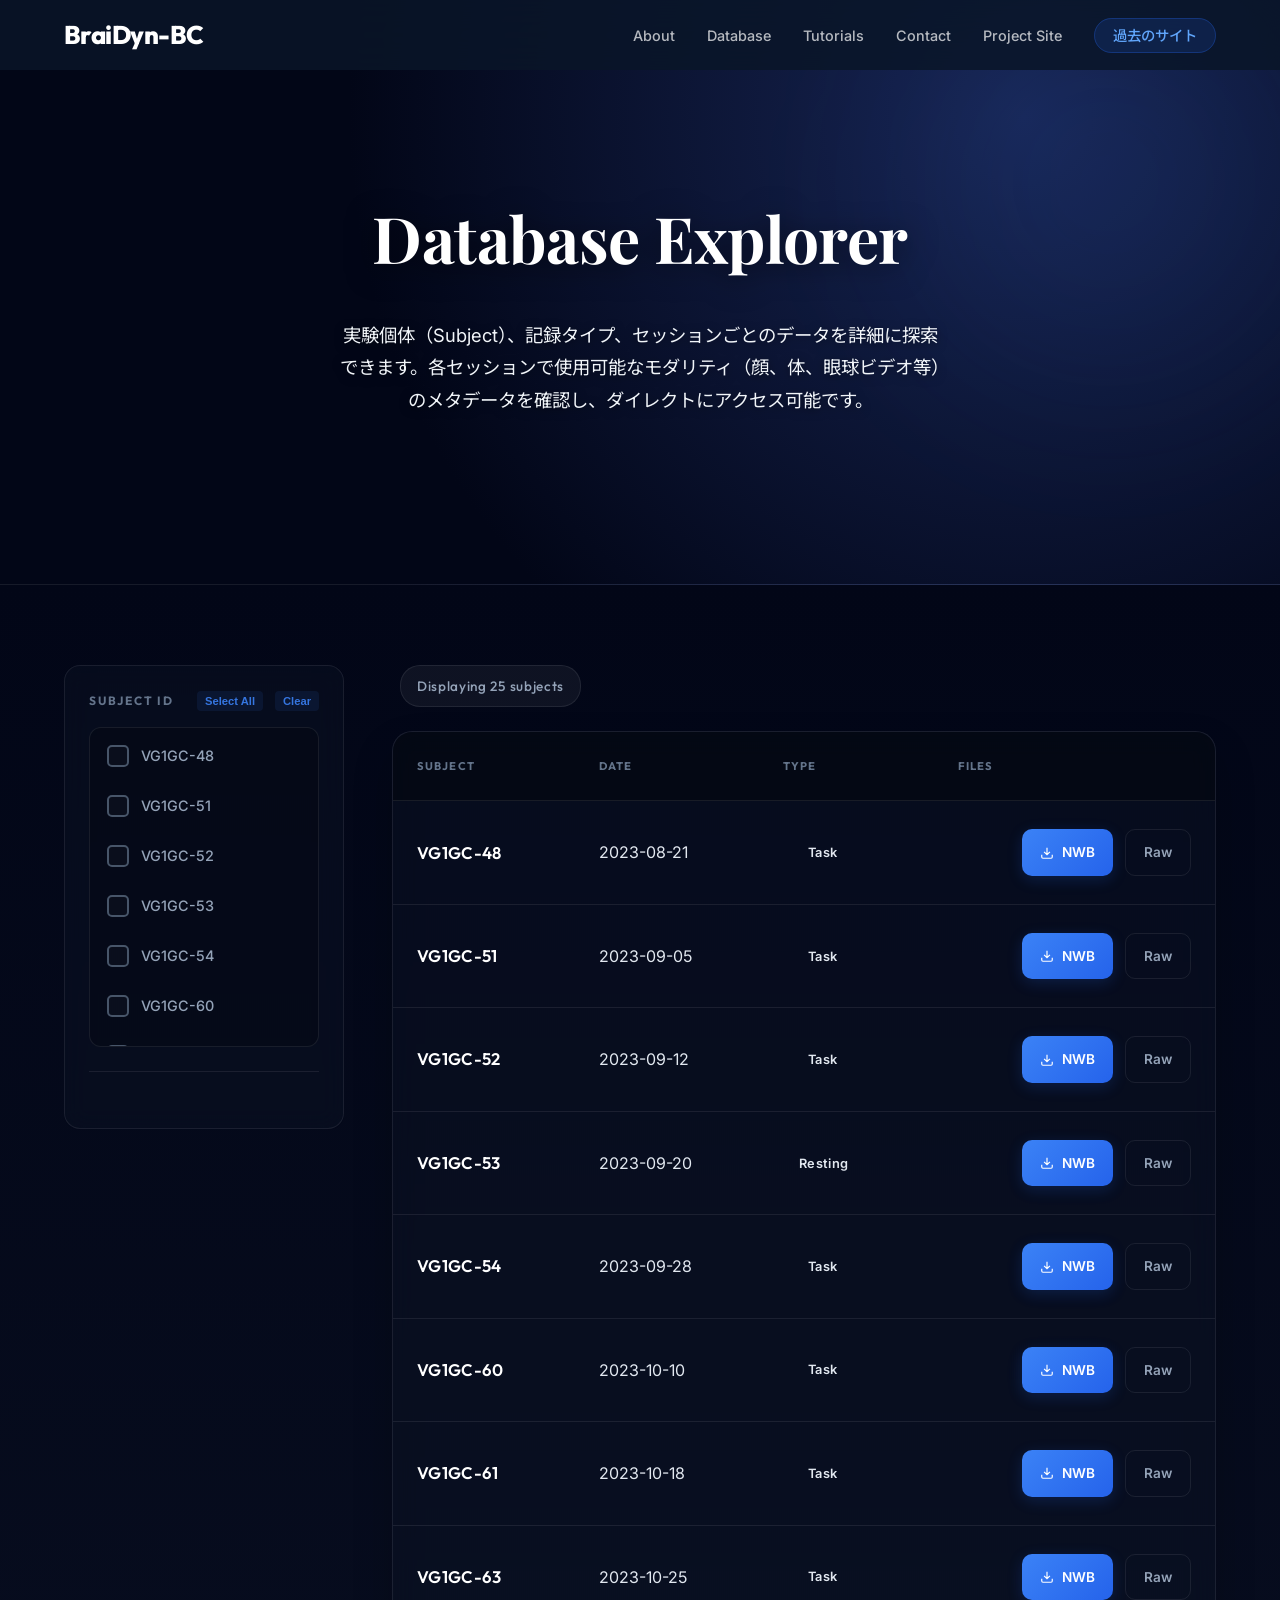
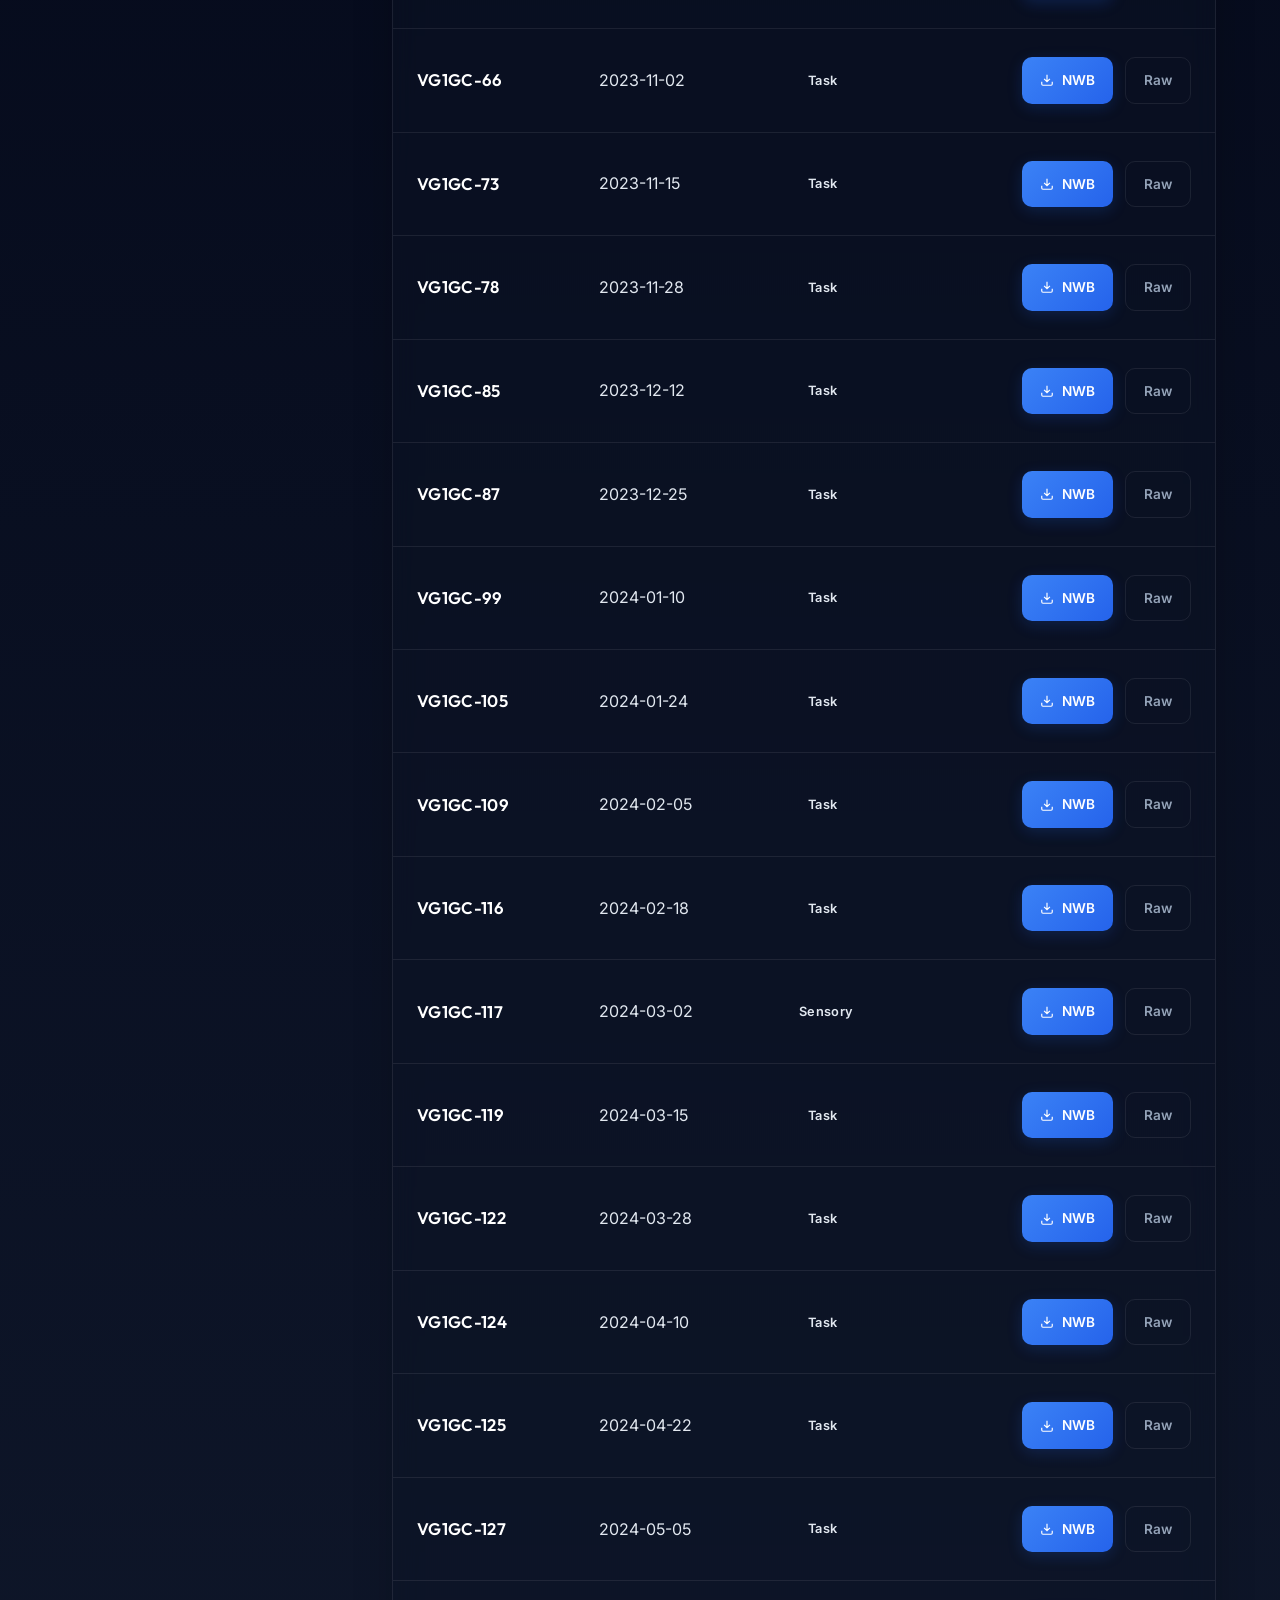
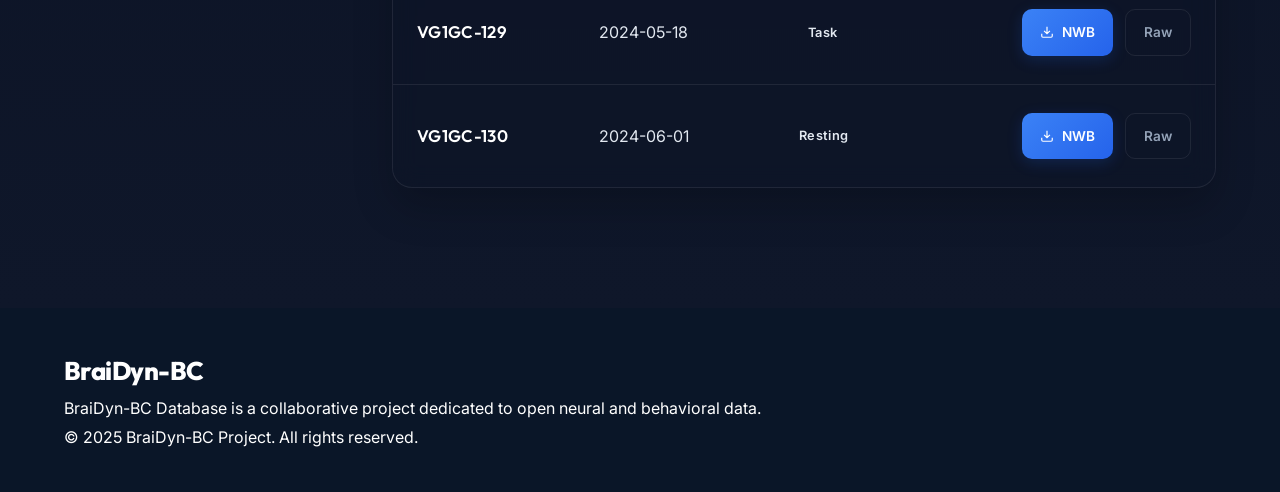
==== commit 9bb38dda: "変更" ====
--- a/database.html
+++ b/database.html
@@ -623,7 +623,7 @@
                 <li><a href="index.html#contact">Contact</a></li>
                 <li><a href="https://braidyn-bc.jp/" target="_blank">Project Site</a></li>
                 <li><a href="https://boatneck-weeder-7b7.notion.site/BraiDyn-BC-Database-1e972fb17ad1470b911aa108fb8c0713"
-                        class="nav-cta" target="_blank" data-i18n="nav.archive">アーカイブサイト</a></li>
+                        class="nav-cta" target="_blank" data-i18n="nav.archive">過去のサイト</a></li>
             </ul>
         </div>
     </nav>
@@ -637,15 +637,6 @@
                     実験個体（Subject）、記録タイプ、セッションごとのデータを詳細に探索できます。各セッションで使用可能なモダリティ（顔、体、眼球ビデオ等）のメタデータを確認し、ダイレクトにアクセス可能です。
                 </p>
 
-                <!-- New Central Search Hero -->
-                <div class="hero-search-wrapper">
-                    <input type="text" id="main-search-input"
-                        placeholder="Search Database (e.g. Subject ID, Session Type)...">
-                    <svg viewBox="0 0 24 24" fill="none" stroke="currentColor" stroke-width="2">
-                        <circle cx="11" cy="11" r="8" />
-                        <path d="M21 21l-4.35-4.35" />
-                    </svg>
-                </div>
             </div>
         </div>
     </header>
--- a/styles.css
+++ b/styles.css
@@ -1406,28 +1406,32 @@
 .featured-cta {
   display: inline-flex;
   align-items: center;
-  gap: 8px;
-  padding: 10px 20px;
+  gap: 10px;
+  padding: 12px 28px;
+  background: transparent;
+  color: #1e3a8a;
+  border: 1.5px solid #cbd5e1;
+  border-radius: 50px;
+  font-size: 0.85rem;
+  font-weight: 600;
+  font-family: var(--font-display);
+  letter-spacing: 0.03em;
+  transition: all 0.35s cubic-bezier(0.16, 1, 0.3, 1);
+}
+
+.featured-dataset-card:hover .featured-cta {
   background: #1e3a8a;
   color: #ffffff;
-  border-radius: 10px;
-  font-size: 0.82rem;
-  font-weight: 700;
-  font-family: var(--font-display);
-  letter-spacing: 0.02em;
-  transition: all 0.3s ease;
-}
-
-.featured-dataset-card:hover .featured-cta {
-  background: #1d4ed8;
+  border-color: #1e3a8a;
+  box-shadow: 0 4px 16px rgba(30, 58, 138, 0.25);
 }
 
 .featured-cta svg {
-  transition: transform 0.3s ease;
+  transition: transform 0.35s cubic-bezier(0.16, 1, 0.3, 1);
 }
 
 .featured-dataset-card:hover .featured-cta svg {
-  transform: translateX(3px);
+  transform: translateX(4px);
 }
 
 /* Responsive */
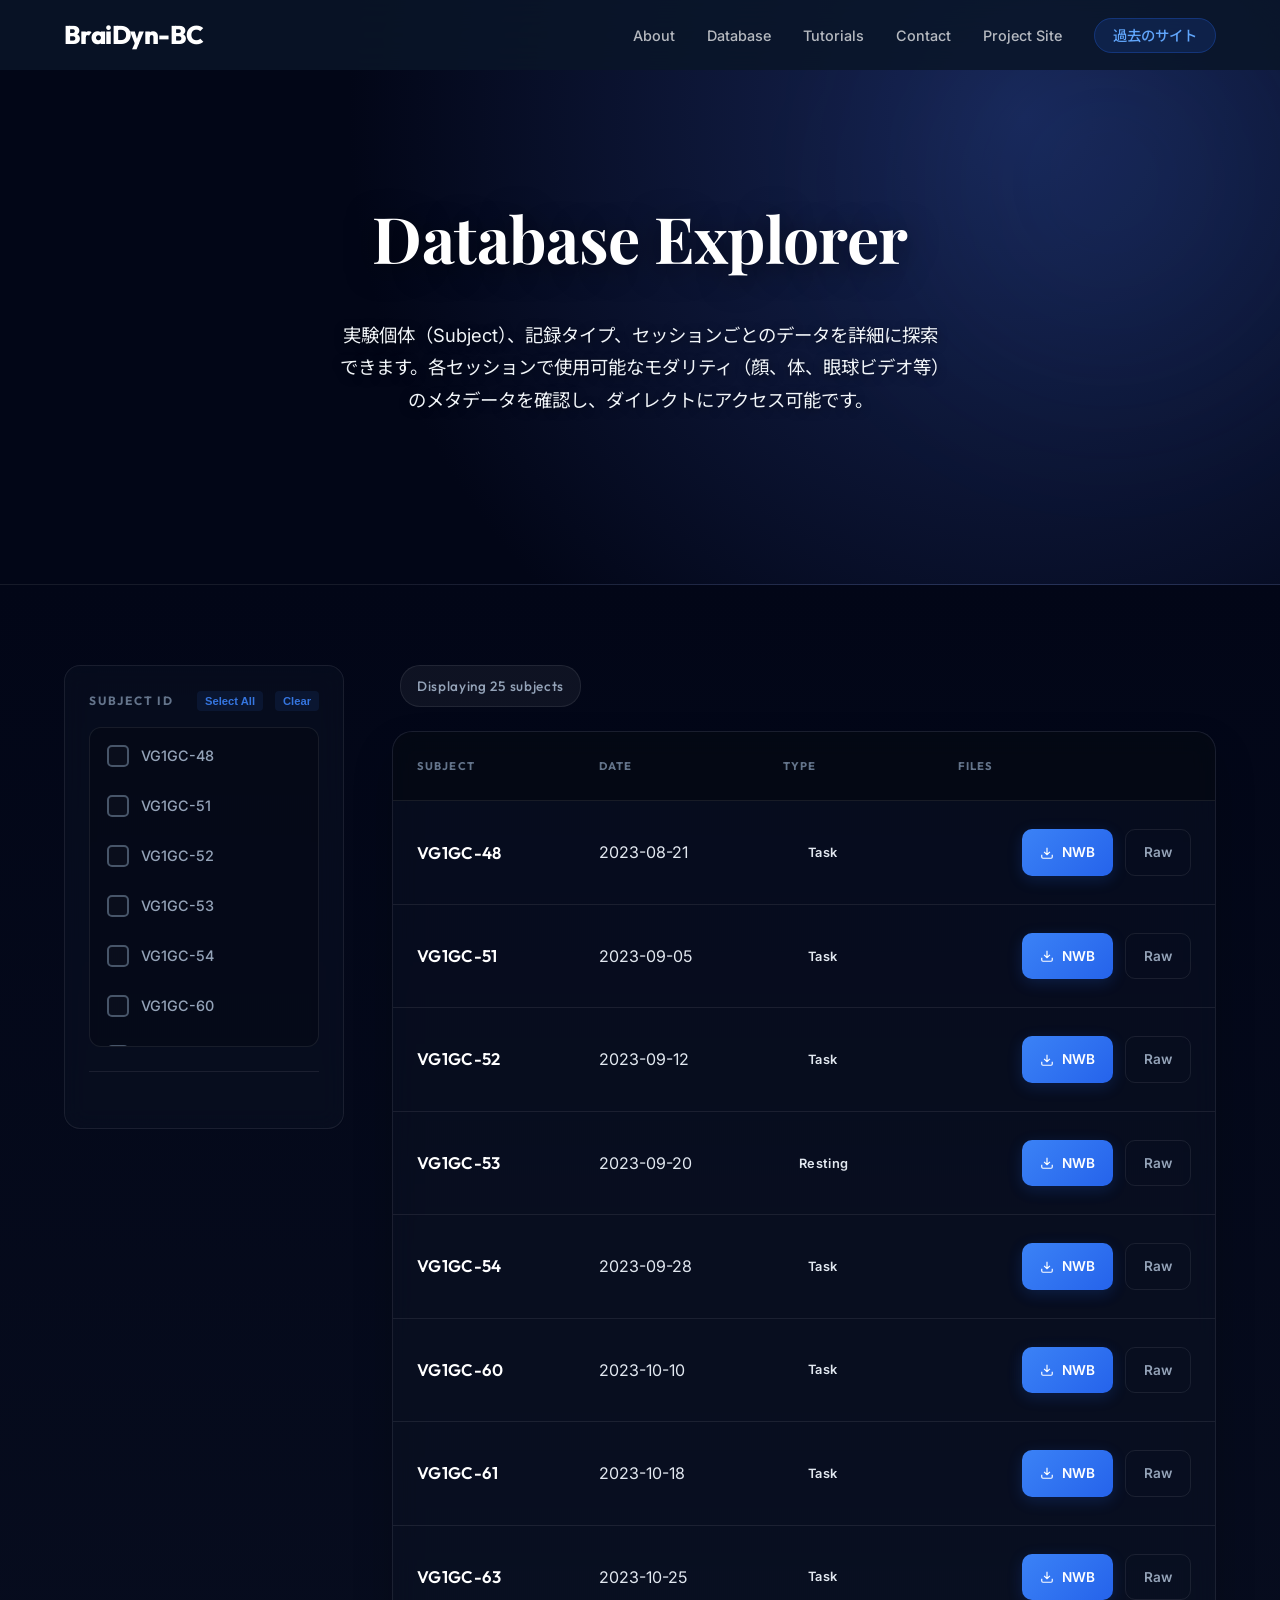
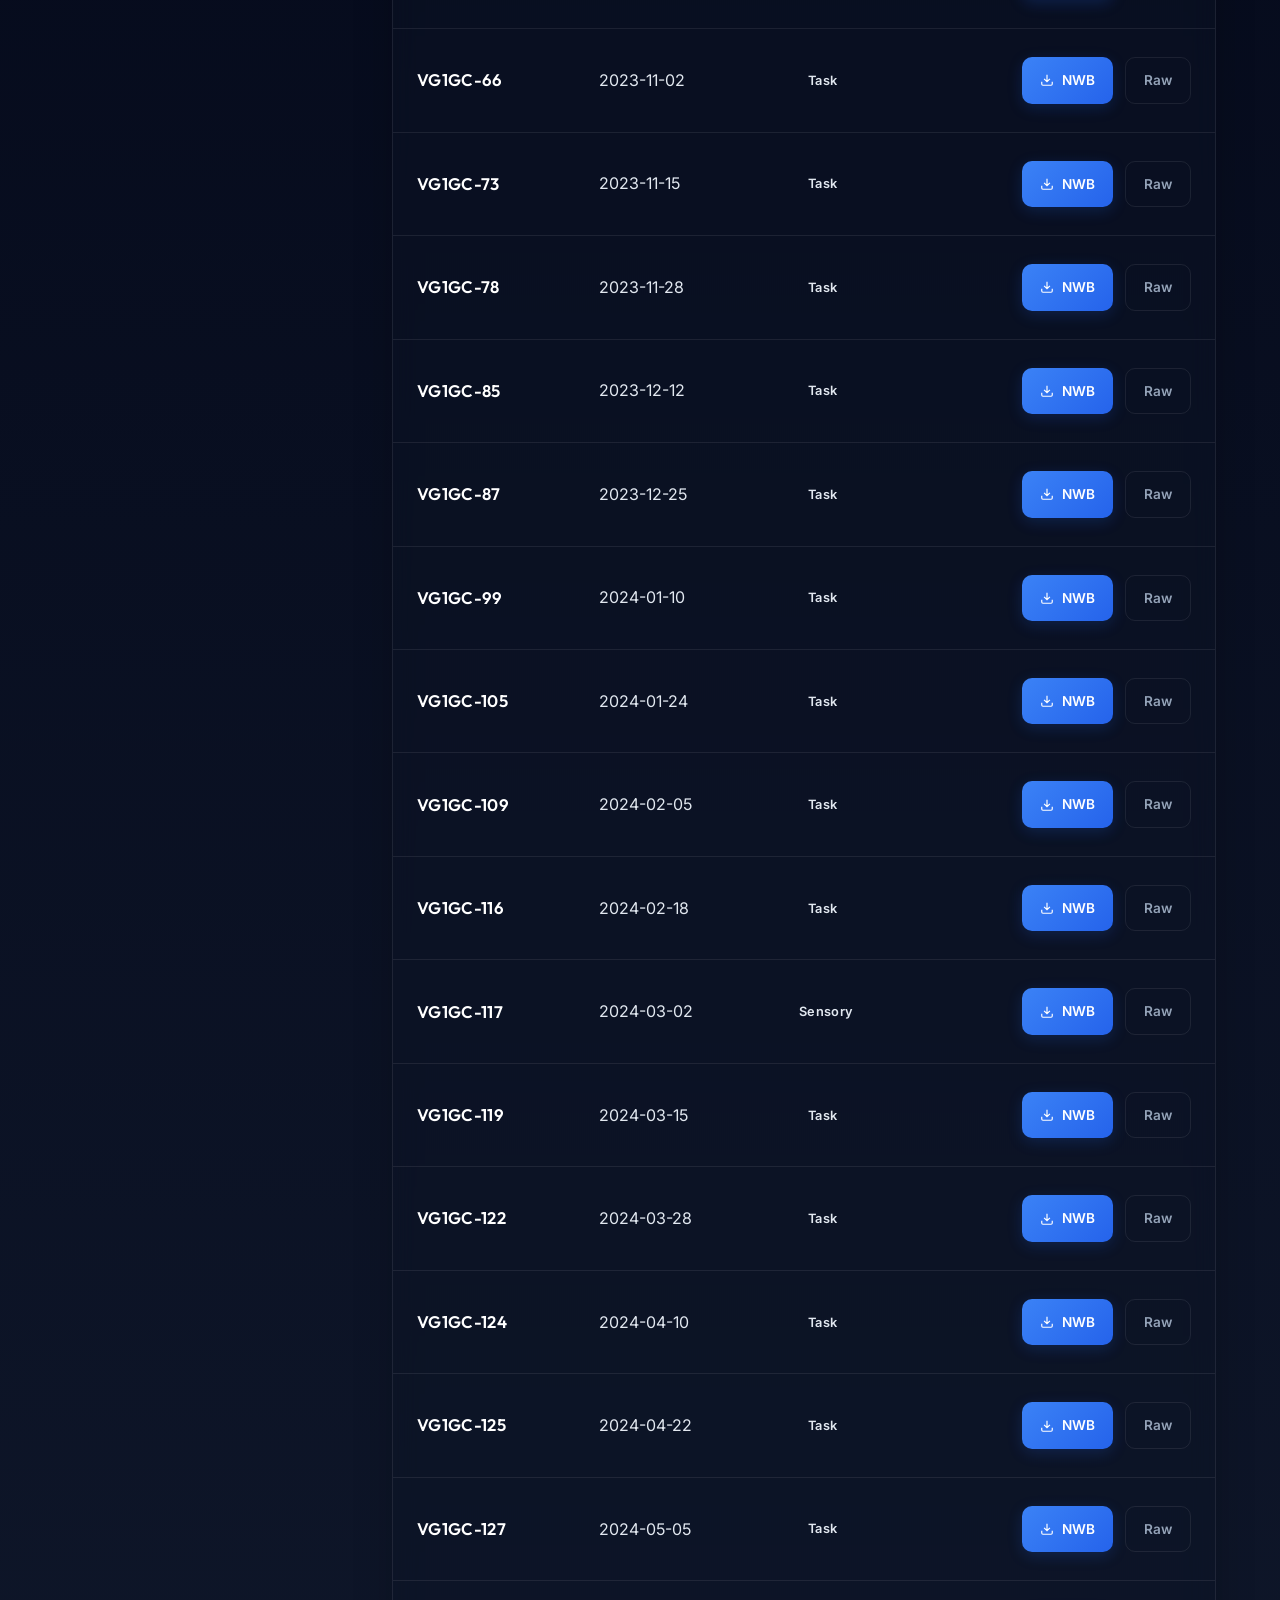
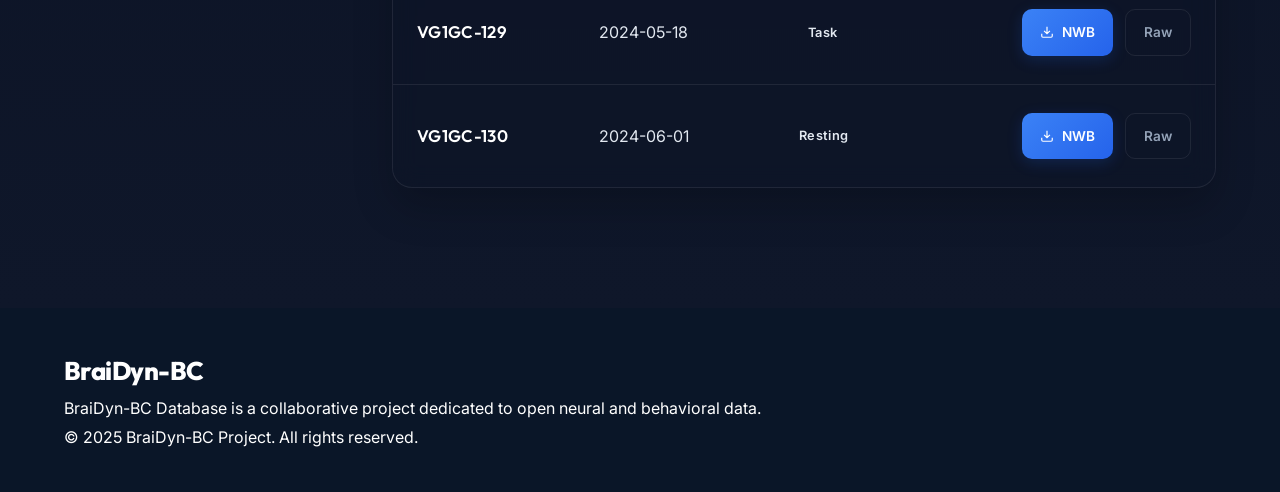
==== commit 06d3f933: "変更" ====
--- a/database.html
+++ b/database.html
@@ -30,10 +30,15 @@
             /* New Serif Font */
         }
 
+        html {
+            overflow-x: hidden;
+        }
+
         body {
             background: #020617;
             /* Deeper black/blue */
             color: #ffffff;
+            overflow-x: hidden;
         }
 
         .db-hero {
@@ -434,6 +439,8 @@
             border: 1px solid var(--glass-border);
             border-radius: 20px;
             overflow: hidden;
+            overflow-x: auto;
+            -webkit-overflow-scrolling: touch;
             box-shadow: 0 20px 40px rgba(0, 0, 0, 0.2);
         }
 
@@ -596,6 +603,270 @@
 
             .hero-search-wrapper svg {
                 left: 20px;
+            }
+        }
+
+        @media (max-width: 768px) {
+            .container {
+                padding: 0 16px;
+            }
+
+            .db-hero {
+                padding: 80px 0 32px;
+            }
+
+            .db-header-area {
+                text-align: left;
+            }
+
+            .db-header-area h1 {
+                font-size: 1.8rem;
+                margin-bottom: 16px;
+            }
+
+            .db-header-area p {
+                font-size: 0.9rem;
+                margin-bottom: 16px;
+                margin-left: 0;
+                margin-right: 0;
+                text-align: left;
+                line-height: 1.6;
+            }
+
+            .hero-search-wrapper {
+                max-width: 100%;
+            }
+
+            .hero-search-wrapper input {
+                padding: 16px 20px 16px 48px;
+                font-size: 0.95rem;
+            }
+
+            .hero-search-wrapper svg {
+                left: 16px;
+                width: 20px;
+                height: 20px;
+            }
+
+            .explorer-container {
+                padding: 24px 0 40px;
+            }
+
+            .explorer-grid {
+                gap: 16px;
+            }
+
+            .filter-sidebar {
+                padding: 16px;
+                margin-bottom: 16px;
+            }
+
+            .filter-header-row {
+                flex-wrap: wrap;
+                gap: 8px;
+            }
+
+            .filter-actions {
+                gap: 8px;
+            }
+
+            .btn-text {
+                font-size: 0.65rem;
+                padding: 3px 6px;
+            }
+
+            /* Collapse subject list on mobile */
+            .subject-grid {
+                max-height: 160px;
+            }
+
+            .filter-group:not(:last-child) {
+                margin-bottom: 20px;
+                padding-bottom: 16px;
+            }
+
+            /* Table responsive */
+            .table-wrapper {
+                border-radius: 14px;
+                overflow-x: auto;
+                -webkit-overflow-scrolling: touch;
+                max-width: 100%;
+            }
+
+            table {
+                min-width: 420px;
+            }
+
+            th {
+                padding: 12px 10px;
+                font-size: 0.6rem;
+            }
+
+            td {
+                padding: 12px 10px;
+                font-size: 0.82rem;
+            }
+
+            .subject-id {
+                font-size: 0.85rem;
+            }
+
+            .session-type {
+                padding: 5px 10px;
+                font-size: 0.68rem;
+                min-width: 54px;
+            }
+
+            .file-actions {
+                gap: 4px;
+            }
+
+            .btn-file {
+                padding: 6px 8px;
+                font-size: 0.68rem;
+                border-radius: 7px;
+                gap: 3px;
+            }
+
+            .btn-file svg {
+                width: 11px;
+                height: 11px;
+            }
+
+            .table-controls {
+                margin-bottom: 12px;
+            }
+
+            .results-count {
+                font-size: 0.75rem;
+                padding: 6px 12px;
+            }
+        }
+
+        @media (max-width: 480px) {
+            .container {
+                padding: 0 12px;
+            }
+
+            .db-hero {
+                padding: 72px 0 24px;
+            }
+
+            .db-hero::before {
+                width: 300px;
+                height: 300px;
+            }
+
+            .db-header-area h1 {
+                font-size: 1.4rem;
+                margin-bottom: 10px;
+                word-break: break-word;
+            }
+
+            .db-header-area p {
+                font-size: 0.8rem;
+                margin-bottom: 12px;
+                line-height: 1.6;
+            }
+
+            .hero-search-wrapper input {
+                padding: 14px 16px 14px 44px;
+                font-size: 0.9rem;
+                border-radius: 40px;
+            }
+
+            .hero-search-wrapper svg {
+                left: 14px;
+                width: 18px;
+                height: 18px;
+            }
+
+            .explorer-container {
+                padding: 16px 0 32px;
+            }
+
+            .explorer-grid {
+                gap: 12px;
+            }
+
+            .filter-sidebar {
+                padding: 12px;
+                border-radius: 12px;
+                margin-bottom: 12px;
+            }
+
+            .filter-title {
+                font-size: 0.7rem;
+            }
+
+            .subject-grid {
+                max-height: 140px;
+                border-radius: 8px;
+            }
+
+            .subject-chip {
+                font-size: 0.8rem;
+                padding: 8px 10px;
+            }
+
+            .subject-chip::before {
+                width: 16px;
+                height: 16px;
+                margin-right: 8px;
+            }
+
+            .type-toggle {
+                padding: 8px 10px;
+                border-radius: 8px;
+                margin-bottom: 4px;
+            }
+
+            .type-label {
+                font-size: 0.82rem;
+            }
+
+            .checkbox-fake {
+                width: 16px;
+                height: 16px;
+            }
+
+            .table-wrapper {
+                border-radius: 10px;
+                max-width: 100%;
+            }
+
+            table {
+                min-width: 380px;
+            }
+
+            th {
+                padding: 10px 8px;
+                font-size: 0.58rem;
+            }
+
+            td {
+                padding: 10px 8px;
+                font-size: 0.78rem;
+            }
+
+            .subject-id {
+                font-size: 0.8rem;
+            }
+
+            .btn-file {
+                padding: 5px 7px;
+                font-size: 0.62rem;
+                gap: 2px;
+            }
+
+            .btn-file svg {
+                width: 10px;
+                height: 10px;
+            }
+
+            .table-controls {
+                margin-bottom: 8px;
+                padding: 0 4px;
             }
         }
     </style>
@@ -625,6 +896,12 @@
                 <li><a href="https://boatneck-weeder-7b7.notion.site/BraiDyn-BC-Database-1e972fb17ad1470b911aa108fb8c0713"
                         class="nav-cta" target="_blank" data-i18n="nav.archive">過去のサイト</a></li>
             </ul>
+
+            <div class="nav-toggle" id="nav-toggle">
+                <span></span>
+                <span></span>
+                <span></span>
+            </div>
         </div>
     </nav>
 
@@ -1452,6 +1729,22 @@
 
             // Initial Run
             updateUI();
+
+            // Mobile menu toggle
+            const navToggle = document.getElementById('nav-toggle');
+            const navLinks = document.querySelector('.nav-links');
+            if (navToggle && navLinks) {
+                navToggle.addEventListener('click', () => {
+                    navLinks.classList.toggle('active');
+                    navToggle.classList.toggle('active');
+                });
+                navLinks.querySelectorAll('a').forEach(link => {
+                    link.addEventListener('click', () => {
+                        navLinks.classList.remove('active');
+                        navToggle.classList.remove('active');
+                    });
+                });
+            }
         });
     </script>
 </body>
--- a/styles.css
+++ b/styles.css
@@ -53,6 +53,7 @@
 
 html {
   scroll-behavior: smooth;
+  overflow-x: hidden;
 }
 
 body {
@@ -62,6 +63,7 @@
   line-height: 1.8;
   -webkit-font-smoothing: antialiased;
   -moz-osx-font-smoothing: grayscale;
+  overflow-x: hidden;
 }
 
 a {
@@ -284,6 +286,10 @@
 
 /* Mobile Navigation */
 @media (max-width: 768px) {
+  .container {
+    padding: 0 16px;
+  }
+
   .nav-toggle {
     display: flex;
   }
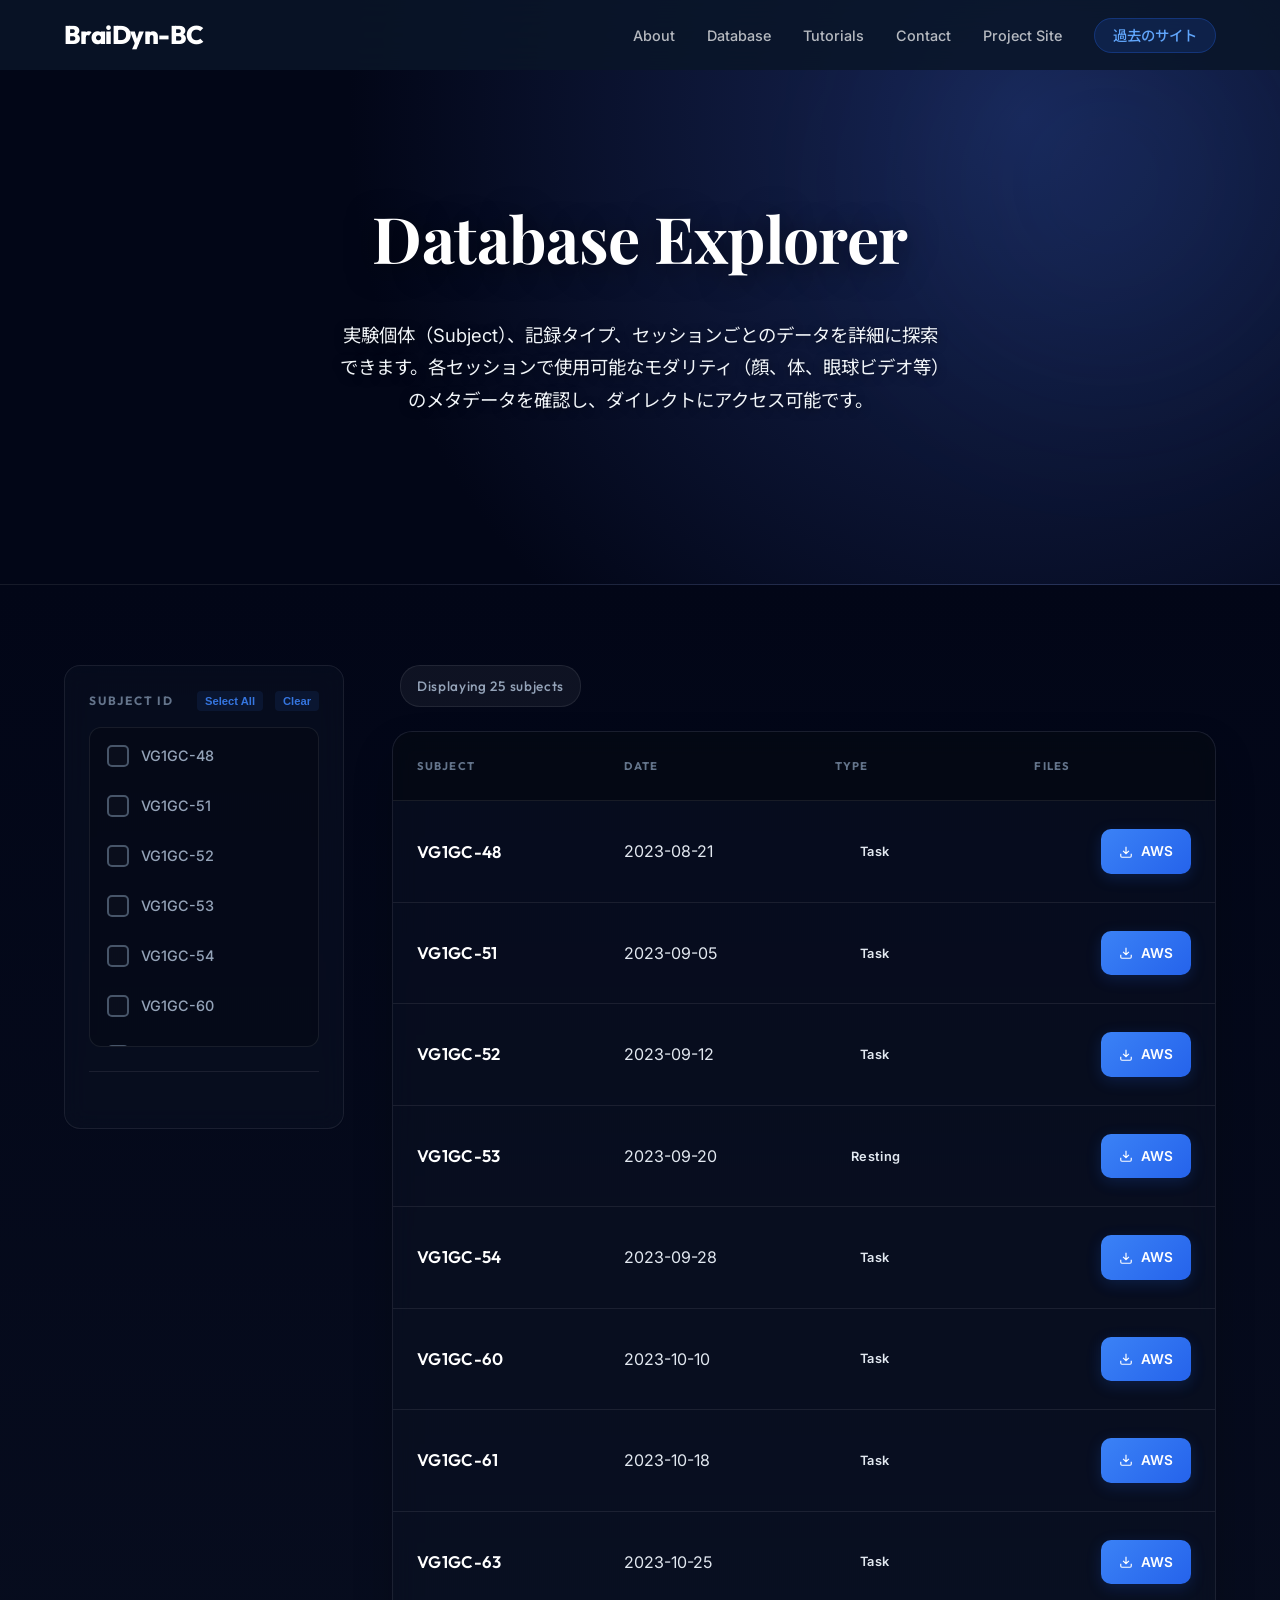
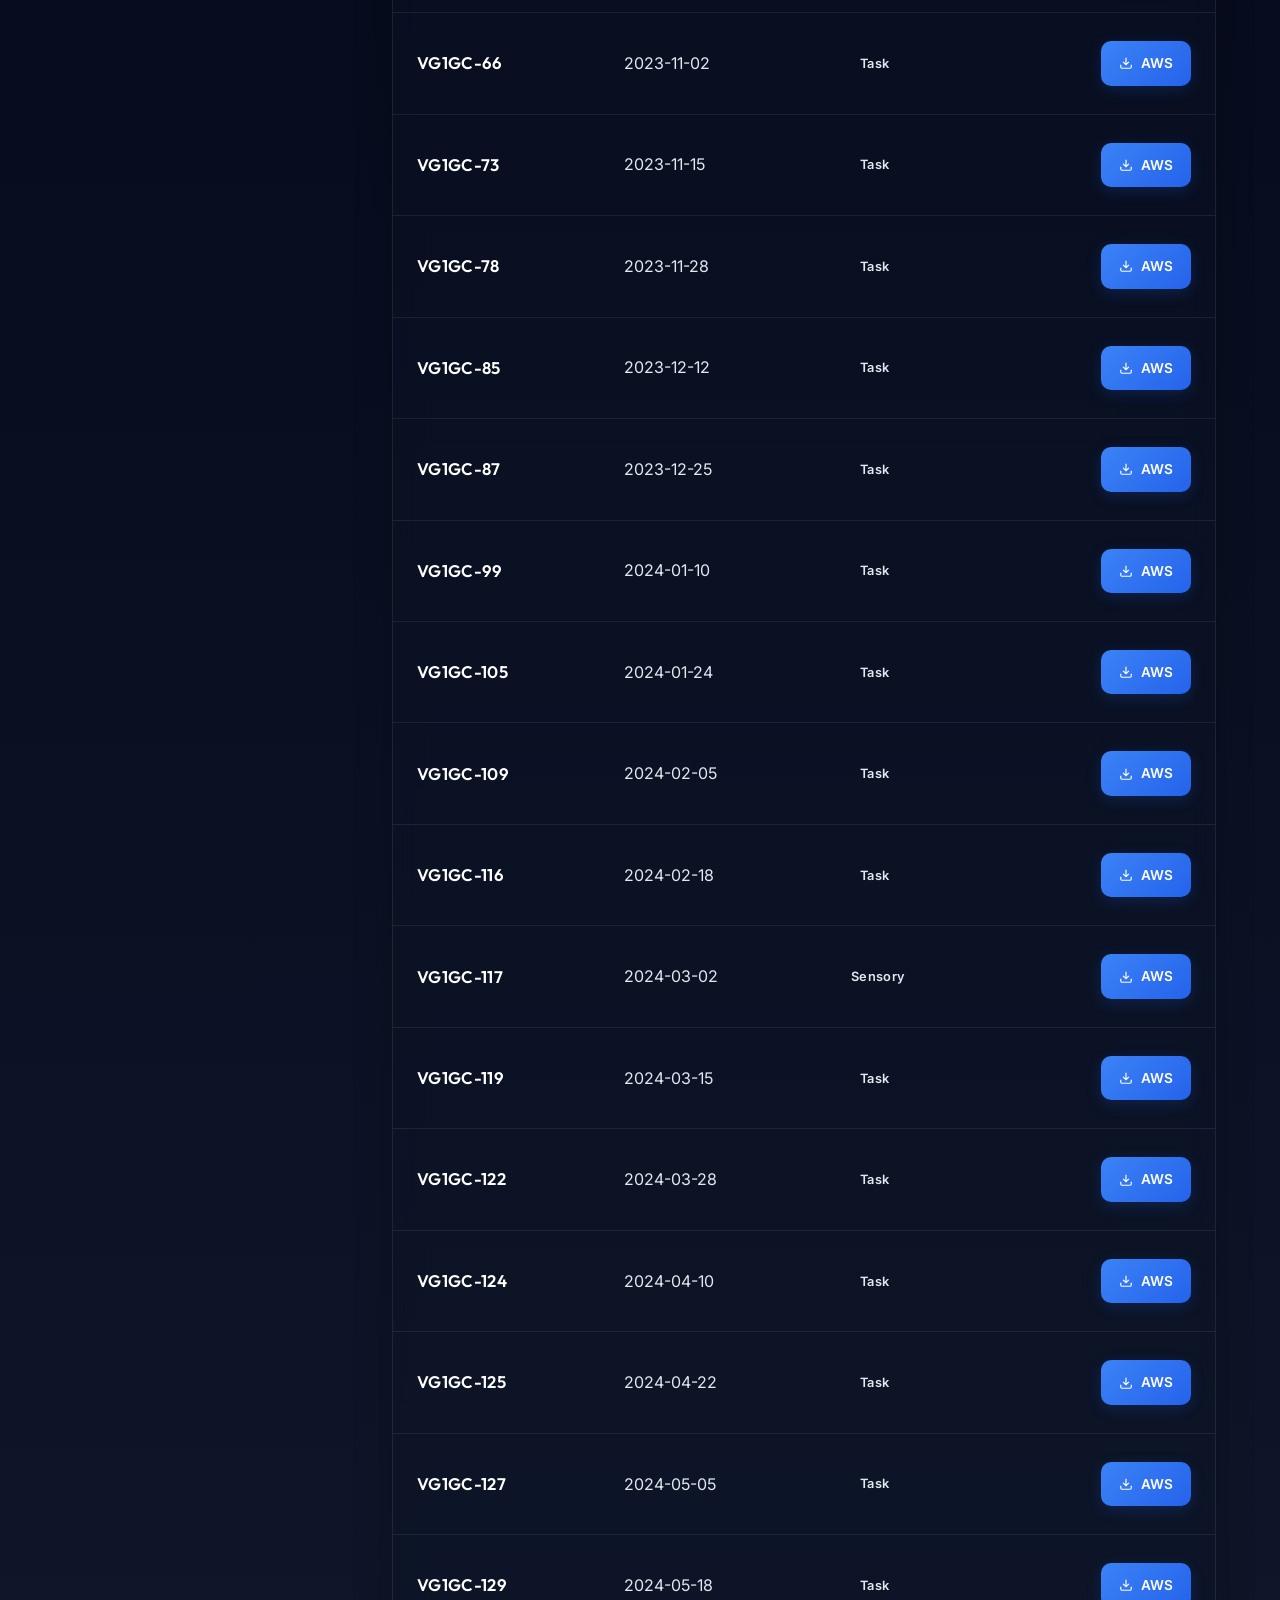
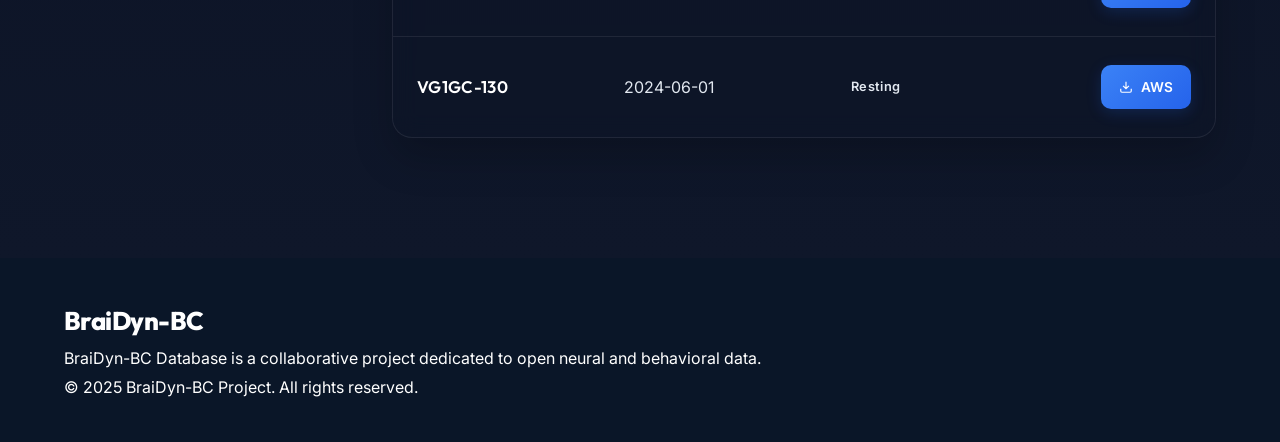
==== commit fc28a81e: "Remove broken Google Drive links and unify data access to AWS" ====
--- a/database.html
+++ b/database.html
@@ -567,16 +567,16 @@
         }
 
         .btn-raw {
-            background: transparent;
-            color: #94a3b8;
-            border: 1px solid var(--glass-border);
+            background: linear-gradient(135deg, #3b82f6 0%, #2563eb 100%);
+            color: white;
+            border: none;
+            box-shadow: 0 4px 15px rgba(37, 99, 235, 0.2);
         }
 
         .btn-raw:hover {
-            background: rgba(255, 255, 255, 0.05);
-            color: white;
-            border-color: rgba(255, 255, 255, 0.2);
             transform: translateY(-2px);
+            box-shadow: 0 8px 25px rgba(37, 99, 235, 0.4);
+            filter: brightness(110%);
         }
 
         @media (max-width: 1024px) {
@@ -1010,17 +1010,15 @@
 
                                     <td>
                                         <div class="file-actions">
-                                            <a href="https://drive.google.com/drive/folders/1lq_fdMpCEL4pbyt-a_LA6Yur6CEEiEsm"
-                                                class="btn-file btn-nwb" target="_blank">
-                                                <svg width="14" height="14" viewBox="0 0 24 24" fill="none"
-                                                    stroke="currentColor" stroke-width="2">
-                                                    <path
-                                                        d="M21 15v4a2 2 0 0 1-2 2H5a2 2 0 0 1-2-2v-4M7 10l5 5 5-5M12 15V3" />
-                                                </svg>
-                                                NWB
-                                            </a>
                                             <a href="https://braidyn-bc-buckets.s3.amazonaws.com/index.html#sub-VG1-GC#48/"
-                                                class="btn-file btn-raw" target="_blank">Raw</a>
+                                                class="btn-file btn-raw" target="_blank">
+                                                <svg width="14" height="14" viewBox="0 0 24 24" fill="none"
+                                                    stroke="currentColor" stroke-width="2">
+                                                    <path
+                                                        d="M21 15v4a2 2 0 0 1-2 2H5a2 2 0 0 1-2-2v-4M7 10l5 5 5-5M12 15V3" />
+                                                </svg>
+                                                AWS
+                                            </a>
                                         </div>
                                     </td>
                                 </tr>
@@ -1031,17 +1029,15 @@
 
                                     <td>
                                         <div class="file-actions">
-                                            <a href="https://drive.google.com/drive/folders/1qsS3Gewcv4QsgxDO8_J_57QTbKCkDGep"
-                                                class="btn-file btn-nwb" target="_blank">
-                                                <svg width="14" height="14" viewBox="0 0 24 24" fill="none"
-                                                    stroke="currentColor" stroke-width="2">
-                                                    <path
-                                                        d="M21 15v4a2 2 0 0 1-2 2H5a2 2 0 0 1-2-2v-4M7 10l5 5 5-5M12 15V3" />
-                                                </svg>
-                                                NWB
-                                            </a>
                                             <a href="https://braidyn-bc-buckets.s3.amazonaws.com/index.html#sub-VG1-GC#51/"
-                                                class="btn-file btn-raw" target="_blank">Raw</a>
+                                                class="btn-file btn-raw" target="_blank">
+                                                <svg width="14" height="14" viewBox="0 0 24 24" fill="none"
+                                                    stroke="currentColor" stroke-width="2">
+                                                    <path
+                                                        d="M21 15v4a2 2 0 0 1-2 2H5a2 2 0 0 1-2-2v-4M7 10l5 5 5-5M12 15V3" />
+                                                </svg>
+                                                AWS
+                                            </a>
                                         </div>
                                     </td>
                                 </tr>
@@ -1052,17 +1048,15 @@
 
                                     <td>
                                         <div class="file-actions">
-                                            <a href="https://drive.google.com/drive/folders/12qwq7U4EbSaA_zPxiuwRzTNX6kBH39AP"
-                                                class="btn-file btn-nwb" target="_blank">
-                                                <svg width="14" height="14" viewBox="0 0 24 24" fill="none"
-                                                    stroke="currentColor" stroke-width="2">
-                                                    <path
-                                                        d="M21 15v4a2 2 0 0 1-2 2H5a2 2 0 0 1-2-2v-4M7 10l5 5 5-5M12 15V3" />
-                                                </svg>
-                                                NWB
-                                            </a>
                                             <a href="https://braidyn-bc-buckets.s3.amazonaws.com/index.html#sub-VG1-GC#52/"
-                                                class="btn-file btn-raw" target="_blank">Raw</a>
+                                                class="btn-file btn-raw" target="_blank">
+                                                <svg width="14" height="14" viewBox="0 0 24 24" fill="none"
+                                                    stroke="currentColor" stroke-width="2">
+                                                    <path
+                                                        d="M21 15v4a2 2 0 0 1-2 2H5a2 2 0 0 1-2-2v-4M7 10l5 5 5-5M12 15V3" />
+                                                </svg>
+                                                AWS
+                                            </a>
                                         </div>
                                     </td>
                                 </tr>
@@ -1073,17 +1067,15 @@
 
                                     <td>
                                         <div class="file-actions">
-                                            <a href="https://drive.google.com/drive/folders/1VNbPcMES3AOc_HQepqD01fsL_NyHBGNb"
-                                                class="btn-file btn-nwb" target="_blank">
-                                                <svg width="14" height="14" viewBox="0 0 24 24" fill="none"
-                                                    stroke="currentColor" stroke-width="2">
-                                                    <path
-                                                        d="M21 15v4a2 2 0 0 1-2 2H5a2 2 0 0 1-2-2v-4M7 10l5 5 5-5M12 15V3" />
-                                                </svg>
-                                                NWB
-                                            </a>
                                             <a href="https://braidyn-bc-buckets.s3.amazonaws.com/index.html#sub-VG1-GC#53/"
-                                                class="btn-file btn-raw" target="_blank">Raw</a>
+                                                class="btn-file btn-raw" target="_blank">
+                                                <svg width="14" height="14" viewBox="0 0 24 24" fill="none"
+                                                    stroke="currentColor" stroke-width="2">
+                                                    <path
+                                                        d="M21 15v4a2 2 0 0 1-2 2H5a2 2 0 0 1-2-2v-4M7 10l5 5 5-5M12 15V3" />
+                                                </svg>
+                                                AWS
+                                            </a>
                                         </div>
                                     </td>
                                 </tr>
@@ -1094,17 +1086,15 @@
 
                                     <td>
                                         <div class="file-actions">
-                                            <a href="https://drive.google.com/drive/folders/1R7HRvw7HQ0iP6vw2mrRFZt78TP9KNUhD"
-                                                class="btn-file btn-nwb" target="_blank">
-                                                <svg width="14" height="14" viewBox="0 0 24 24" fill="none"
-                                                    stroke="currentColor" stroke-width="2">
-                                                    <path
-                                                        d="M21 15v4a2 2 0 0 1-2 2H5a2 2 0 0 1-2-2v-4M7 10l5 5 5-5M12 15V3" />
-                                                </svg>
-                                                NWB
-                                            </a>
                                             <a href="https://braidyn-bc-buckets.s3.amazonaws.com/index.html#sub-VG1-GC#54/"
-                                                class="btn-file btn-raw" target="_blank">Raw</a>
+                                                class="btn-file btn-raw" target="_blank">
+                                                <svg width="14" height="14" viewBox="0 0 24 24" fill="none"
+                                                    stroke="currentColor" stroke-width="2">
+                                                    <path
+                                                        d="M21 15v4a2 2 0 0 1-2 2H5a2 2 0 0 1-2-2v-4M7 10l5 5 5-5M12 15V3" />
+                                                </svg>
+                                                AWS
+                                            </a>
                                         </div>
                                     </td>
                                 </tr>
@@ -1115,17 +1105,15 @@
 
                                     <td>
                                         <div class="file-actions">
-                                            <a href="https://drive.google.com/drive/folders/127gAd6dKNYjl1rWGFrVxtUk-MQcszjpV"
-                                                class="btn-file btn-nwb" target="_blank">
-                                                <svg width="14" height="14" viewBox="0 0 24 24" fill="none"
-                                                    stroke="currentColor" stroke-width="2">
-                                                    <path
-                                                        d="M21 15v4a2 2 0 0 1-2 2H5a2 2 0 0 1-2-2v-4M7 10l5 5 5-5M12 15V3" />
-                                                </svg>
-                                                NWB
-                                            </a>
                                             <a href="https://braidyn-bc-buckets.s3.amazonaws.com/index.html#sub-VG1-GC#60/"
-                                                class="btn-file btn-raw" target="_blank">Raw</a>
+                                                class="btn-file btn-raw" target="_blank">
+                                                <svg width="14" height="14" viewBox="0 0 24 24" fill="none"
+                                                    stroke="currentColor" stroke-width="2">
+                                                    <path
+                                                        d="M21 15v4a2 2 0 0 1-2 2H5a2 2 0 0 1-2-2v-4M7 10l5 5 5-5M12 15V3" />
+                                                </svg>
+                                                AWS
+                                            </a>
                                         </div>
                                     </td>
                                 </tr>
@@ -1136,17 +1124,15 @@
 
                                     <td>
                                         <div class="file-actions">
-                                            <a href="https://drive.google.com/drive/folders/123txQNvaNjoOXhMu9za3qI--oqMBRGry"
-                                                class="btn-file btn-nwb" target="_blank">
-                                                <svg width="14" height="14" viewBox="0 0 24 24" fill="none"
-                                                    stroke="currentColor" stroke-width="2">
-                                                    <path
-                                                        d="M21 15v4a2 2 0 0 1-2 2H5a2 2 0 0 1-2-2v-4M7 10l5 5 5-5M12 15V3" />
-                                                </svg>
-                                                NWB
-                                            </a>
                                             <a href="https://braidyn-bc-buckets.s3.amazonaws.com/index.html#sub-VG1-GC#61/"
-                                                class="btn-file btn-raw" target="_blank">Raw</a>
+                                                class="btn-file btn-raw" target="_blank">
+                                                <svg width="14" height="14" viewBox="0 0 24 24" fill="none"
+                                                    stroke="currentColor" stroke-width="2">
+                                                    <path
+                                                        d="M21 15v4a2 2 0 0 1-2 2H5a2 2 0 0 1-2-2v-4M7 10l5 5 5-5M12 15V3" />
+                                                </svg>
+                                                AWS
+                                            </a>
                                         </div>
                                     </td>
                                 </tr>
@@ -1157,17 +1143,15 @@
 
                                     <td>
                                         <div class="file-actions">
-                                            <a href="https://drive.google.com/drive/folders/1iM1wTk-gUKIGlnmQt3q6E2L89CklmvIO"
-                                                class="btn-file btn-nwb" target="_blank">
-                                                <svg width="14" height="14" viewBox="0 0 24 24" fill="none"
-                                                    stroke="currentColor" stroke-width="2">
-                                                    <path
-                                                        d="M21 15v4a2 2 0 0 1-2 2H5a2 2 0 0 1-2-2v-4M7 10l5 5 5-5M12 15V3" />
-                                                </svg>
-                                                NWB
-                                            </a>
                                             <a href="https://braidyn-bc-buckets.s3.amazonaws.com/index.html#sub-VG1-GC#63/"
-                                                class="btn-file btn-raw" target="_blank">Raw</a>
+                                                class="btn-file btn-raw" target="_blank">
+                                                <svg width="14" height="14" viewBox="0 0 24 24" fill="none"
+                                                    stroke="currentColor" stroke-width="2">
+                                                    <path
+                                                        d="M21 15v4a2 2 0 0 1-2 2H5a2 2 0 0 1-2-2v-4M7 10l5 5 5-5M12 15V3" />
+                                                </svg>
+                                                AWS
+                                            </a>
                                         </div>
                                     </td>
                                 </tr>
@@ -1178,17 +1162,15 @@
 
                                     <td>
                                         <div class="file-actions">
-                                            <a href="https://drive.google.com/drive/folders/1TLiHy23aT6RLVjoe64H2FBV2cN27vaRn"
-                                                class="btn-file btn-nwb" target="_blank">
-                                                <svg width="14" height="14" viewBox="0 0 24 24" fill="none"
-                                                    stroke="currentColor" stroke-width="2">
-                                                    <path
-                                                        d="M21 15v4a2 2 0 0 1-2 2H5a2 2 0 0 1-2-2v-4M7 10l5 5 5-5M12 15V3" />
-                                                </svg>
-                                                NWB
-                                            </a>
                                             <a href="https://braidyn-bc-buckets.s3.amazonaws.com/index.html#sub-VG1-GC#66/"
-                                                class="btn-file btn-raw" target="_blank">Raw</a>
+                                                class="btn-file btn-raw" target="_blank">
+                                                <svg width="14" height="14" viewBox="0 0 24 24" fill="none"
+                                                    stroke="currentColor" stroke-width="2">
+                                                    <path
+                                                        d="M21 15v4a2 2 0 0 1-2 2H5a2 2 0 0 1-2-2v-4M7 10l5 5 5-5M12 15V3" />
+                                                </svg>
+                                                AWS
+                                            </a>
                                         </div>
                                     </td>
                                 </tr>
@@ -1199,17 +1181,15 @@
 
                                     <td>
                                         <div class="file-actions">
-                                            <a href="https://drive.google.com/drive/folders/1eR4sQVmZMTc-s9WFx4s4Vi1BdOic4mbx"
-                                                class="btn-file btn-nwb" target="_blank">
-                                                <svg width="14" height="14" viewBox="0 0 24 24" fill="none"
-                                                    stroke="currentColor" stroke-width="2">
-                                                    <path
-                                                        d="M21 15v4a2 2 0 0 1-2 2H5a2 2 0 0 1-2-2v-4M7 10l5 5 5-5M12 15V3" />
-                                                </svg>
-                                                NWB
-                                            </a>
                                             <a href="https://braidyn-bc-buckets.s3.amazonaws.com/index.html#sub-VG1-GC#73/"
-                                                class="btn-file btn-raw" target="_blank">Raw</a>
+                                                class="btn-file btn-raw" target="_blank">
+                                                <svg width="14" height="14" viewBox="0 0 24 24" fill="none"
+                                                    stroke="currentColor" stroke-width="2">
+                                                    <path
+                                                        d="M21 15v4a2 2 0 0 1-2 2H5a2 2 0 0 1-2-2v-4M7 10l5 5 5-5M12 15V3" />
+                                                </svg>
+                                                AWS
+                                            </a>
                                         </div>
                                     </td>
                                 </tr>
@@ -1220,17 +1200,15 @@
 
                                     <td>
                                         <div class="file-actions">
-                                            <a href="https://drive.google.com/drive/folders/1C49g8w32h05tPlIIBo98Q4VGZu95Ka-Z"
-                                                class="btn-file btn-nwb" target="_blank">
-                                                <svg width="14" height="14" viewBox="0 0 24 24" fill="none"
-                                                    stroke="currentColor" stroke-width="2">
-                                                    <path
-                                                        d="M21 15v4a2 2 0 0 1-2 2H5a2 2 0 0 1-2-2v-4M7 10l5 5 5-5M12 15V3" />
-                                                </svg>
-                                                NWB
-                                            </a>
                                             <a href="https://braidyn-bc-buckets.s3.amazonaws.com/index.html#sub-VG1-GC#78/"
-                                                class="btn-file btn-raw" target="_blank">Raw</a>
+                                                class="btn-file btn-raw" target="_blank">
+                                                <svg width="14" height="14" viewBox="0 0 24 24" fill="none"
+                                                    stroke="currentColor" stroke-width="2">
+                                                    <path
+                                                        d="M21 15v4a2 2 0 0 1-2 2H5a2 2 0 0 1-2-2v-4M7 10l5 5 5-5M12 15V3" />
+                                                </svg>
+                                                AWS
+                                            </a>
                                         </div>
                                     </td>
                                 </tr>
@@ -1241,17 +1219,15 @@
 
                                     <td>
                                         <div class="file-actions">
-                                            <a href="https://drive.google.com/drive/folders/1wX7FOA26k-K2hAXOIxqceo4BX6p259mc"
-                                                class="btn-file btn-nwb" target="_blank">
-                                                <svg width="14" height="14" viewBox="0 0 24 24" fill="none"
-                                                    stroke="currentColor" stroke-width="2">
-                                                    <path
-                                                        d="M21 15v4a2 2 0 0 1-2 2H5a2 2 0 0 1-2-2v-4M7 10l5 5 5-5M12 15V3" />
-                                                </svg>
-                                                NWB
-                                            </a>
                                             <a href="https://braidyn-bc-buckets.s3.amazonaws.com/index.html#sub-VG1-GC#85/"
-                                                class="btn-file btn-raw" target="_blank">Raw</a>
+                                                class="btn-file btn-raw" target="_blank">
+                                                <svg width="14" height="14" viewBox="0 0 24 24" fill="none"
+                                                    stroke="currentColor" stroke-width="2">
+                                                    <path
+                                                        d="M21 15v4a2 2 0 0 1-2 2H5a2 2 0 0 1-2-2v-4M7 10l5 5 5-5M12 15V3" />
+                                                </svg>
+                                                AWS
+                                            </a>
                                         </div>
                                     </td>
                                 </tr>
@@ -1262,17 +1238,15 @@
 
                                     <td>
                                         <div class="file-actions">
-                                            <a href="https://drive.google.com/drive/folders/1f56U3vmMx_xIKQ0P9Xi_PlIXE80jkXt_"
-                                                class="btn-file btn-nwb" target="_blank">
-                                                <svg width="14" height="14" viewBox="0 0 24 24" fill="none"
-                                                    stroke="currentColor" stroke-width="2">
-                                                    <path
-                                                        d="M21 15v4a2 2 0 0 1-2 2H5a2 2 0 0 1-2-2v-4M7 10l5 5 5-5M12 15V3" />
-                                                </svg>
-                                                NWB
-                                            </a>
                                             <a href="https://braidyn-bc-buckets.s3.amazonaws.com/index.html#sub-VG1-GC#87/"
-                                                class="btn-file btn-raw" target="_blank">Raw</a>
+                                                class="btn-file btn-raw" target="_blank">
+                                                <svg width="14" height="14" viewBox="0 0 24 24" fill="none"
+                                                    stroke="currentColor" stroke-width="2">
+                                                    <path
+                                                        d="M21 15v4a2 2 0 0 1-2 2H5a2 2 0 0 1-2-2v-4M7 10l5 5 5-5M12 15V3" />
+                                                </svg>
+                                                AWS
+                                            </a>
                                         </div>
                                     </td>
                                 </tr>
@@ -1283,17 +1257,15 @@
 
                                     <td>
                                         <div class="file-actions">
-                                            <a href="https://drive.google.com/drive/folders/1CKajvj_qqcczboKJl-ktUKNo5VZlkBgl"
-                                                class="btn-file btn-nwb" target="_blank">
-                                                <svg width="14" height="14" viewBox="0 0 24 24" fill="none"
-                                                    stroke="currentColor" stroke-width="2">
-                                                    <path
-                                                        d="M21 15v4a2 2 0 0 1-2 2H5a2 2 0 0 1-2-2v-4M7 10l5 5 5-5M12 15V3" />
-                                                </svg>
-                                                NWB
-                                            </a>
                                             <a href="https://braidyn-bc-buckets.s3.amazonaws.com/index.html#sub-VG1-GC#99/"
-                                                class="btn-file btn-raw" target="_blank">Raw</a>
+                                                class="btn-file btn-raw" target="_blank">
+                                                <svg width="14" height="14" viewBox="0 0 24 24" fill="none"
+                                                    stroke="currentColor" stroke-width="2">
+                                                    <path
+                                                        d="M21 15v4a2 2 0 0 1-2 2H5a2 2 0 0 1-2-2v-4M7 10l5 5 5-5M12 15V3" />
+                                                </svg>
+                                                AWS
+                                            </a>
                                         </div>
                                     </td>
                                 </tr>
@@ -1304,17 +1276,15 @@
 
                                     <td>
                                         <div class="file-actions">
-                                            <a href="https://drive.google.com/drive/folders/1yn8G9AO_VzRHev-20KXDJNg4Qwifu6Eg"
-                                                class="btn-file btn-nwb" target="_blank">
-                                                <svg width="14" height="14" viewBox="0 0 24 24" fill="none"
-                                                    stroke="currentColor" stroke-width="2">
-                                                    <path
-                                                        d="M21 15v4a2 2 0 0 1-2 2H5a2 2 0 0 1-2-2v-4M7 10l5 5 5-5M12 15V3" />
-                                                </svg>
-                                                NWB
-                                            </a>
                                             <a href="https://braidyn-bc-buckets.s3.amazonaws.com/index.html#sub-VG1-GC#105/"
-                                                class="btn-file btn-raw" target="_blank">Raw</a>
+                                                class="btn-file btn-raw" target="_blank">
+                                                <svg width="14" height="14" viewBox="0 0 24 24" fill="none"
+                                                    stroke="currentColor" stroke-width="2">
+                                                    <path
+                                                        d="M21 15v4a2 2 0 0 1-2 2H5a2 2 0 0 1-2-2v-4M7 10l5 5 5-5M12 15V3" />
+                                                </svg>
+                                                AWS
+                                            </a>
                                         </div>
                                     </td>
                                 </tr>
@@ -1325,17 +1295,15 @@
 
                                     <td>
                                         <div class="file-actions">
-                                            <a href="https://drive.google.com/drive/folders/1uxF4AD6lG5qbpcUgjy463HCdWCTohxiy"
-                                                class="btn-file btn-nwb" target="_blank">
-                                                <svg width="14" height="14" viewBox="0 0 24 24" fill="none"
-                                                    stroke="currentColor" stroke-width="2">
-                                                    <path
-                                                        d="M21 15v4a2 2 0 0 1-2 2H5a2 2 0 0 1-2-2v-4M7 10l5 5 5-5M12 15V3" />
-                                                </svg>
-                                                NWB
-                                            </a>
                                             <a href="https://braidyn-bc-buckets.s3.amazonaws.com/index.html#sub-VG1-GC#109/"
-                                                class="btn-file btn-raw" target="_blank">Raw</a>
+                                                class="btn-file btn-raw" target="_blank">
+                                                <svg width="14" height="14" viewBox="0 0 24 24" fill="none"
+                                                    stroke="currentColor" stroke-width="2">
+                                                    <path
+                                                        d="M21 15v4a2 2 0 0 1-2 2H5a2 2 0 0 1-2-2v-4M7 10l5 5 5-5M12 15V3" />
+                                                </svg>
+                                                AWS
+                                            </a>
                                         </div>
                                     </td>
                                 </tr>
@@ -1346,17 +1314,15 @@
 
                                     <td>
                                         <div class="file-actions">
-                                            <a href="https://drive.google.com/drive/folders/1LmiFsMTr1kNG452WC-jLsONwmRIIE7rO"
-                                                class="btn-file btn-nwb" target="_blank">
-                                                <svg width="14" height="14" viewBox="0 0 24 24" fill="none"
-                                                    stroke="currentColor" stroke-width="2">
-                                                    <path
-                                                        d="M21 15v4a2 2 0 0 1-2 2H5a2 2 0 0 1-2-2v-4M7 10l5 5 5-5M12 15V3" />
-                                                </svg>
-                                                NWB
-                                            </a>
                                             <a href="https://braidyn-bc-buckets.s3.amazonaws.com/index.html#sub-VG1-GC#116/"
-                                                class="btn-file btn-raw" target="_blank">Raw</a>
+                                                class="btn-file btn-raw" target="_blank">
+                                                <svg width="14" height="14" viewBox="0 0 24 24" fill="none"
+                                                    stroke="currentColor" stroke-width="2">
+                                                    <path
+                                                        d="M21 15v4a2 2 0 0 1-2 2H5a2 2 0 0 1-2-2v-4M7 10l5 5 5-5M12 15V3" />
+                                                </svg>
+                                                AWS
+                                            </a>
                                         </div>
                                     </td>
                                 </tr>
@@ -1367,17 +1333,15 @@
 
                                     <td>
                                         <div class="file-actions">
-                                            <a href="https://drive.google.com/drive/folders/1gKX3kMnWn2c4aMRTJM3WpwgRW0e8xatX"
-                                                class="btn-file btn-nwb" target="_blank">
-                                                <svg width="14" height="14" viewBox="0 0 24 24" fill="none"
-                                                    stroke="currentColor" stroke-width="2">
-                                                    <path
-                                                        d="M21 15v4a2 2 0 0 1-2 2H5a2 2 0 0 1-2-2v-4M7 10l5 5 5-5M12 15V3" />
-                                                </svg>
-                                                NWB
-                                            </a>
                                             <a href="https://braidyn-bc-buckets.s3.amazonaws.com/index.html#sub-VG1-GC#117/"
-                                                class="btn-file btn-raw" target="_blank">Raw</a>
+                                                class="btn-file btn-raw" target="_blank">
+                                                <svg width="14" height="14" viewBox="0 0 24 24" fill="none"
+                                                    stroke="currentColor" stroke-width="2">
+                                                    <path
+                                                        d="M21 15v4a2 2 0 0 1-2 2H5a2 2 0 0 1-2-2v-4M7 10l5 5 5-5M12 15V3" />
+                                                </svg>
+                                                AWS
+                                            </a>
                                         </div>
                                     </td>
                                 </tr>
@@ -1388,17 +1352,15 @@
 
                                     <td>
                                         <div class="file-actions">
-                                            <a href="https://drive.google.com/drive/folders/1jeL0bM_U8rV1A669w_i_D2MShQ3pbvxz"
-                                                class="btn-file btn-nwb" target="_blank">
-                                                <svg width="14" height="14" viewBox="0 0 24 24" fill="none"
-                                                    stroke="currentColor" stroke-width="2">
-                                                    <path
-                                                        d="M21 15v4a2 2 0 0 1-2 2H5a2 2 0 0 1-2-2v-4M7 10l5 5 5-5M12 15V3" />
-                                                </svg>
-                                                NWB
-                                            </a>
                                             <a href="https://braidyn-bc-buckets.s3.amazonaws.com/index.html#sub-VG1-GC#119/"
-                                                class="btn-file btn-raw" target="_blank">Raw</a>
+                                                class="btn-file btn-raw" target="_blank">
+                                                <svg width="14" height="14" viewBox="0 0 24 24" fill="none"
+                                                    stroke="currentColor" stroke-width="2">
+                                                    <path
+                                                        d="M21 15v4a2 2 0 0 1-2 2H5a2 2 0 0 1-2-2v-4M7 10l5 5 5-5M12 15V3" />
+                                                </svg>
+                                                AWS
+                                            </a>
                                         </div>
                                     </td>
                                 </tr>
@@ -1409,17 +1371,15 @@
 
                                     <td>
                                         <div class="file-actions">
-                                            <a href="https://drive.google.com/drive/folders/18r_jTWIiephYb_XPQSC1WDwCsRoL9ARM"
-                                                class="btn-file btn-nwb" target="_blank">
-                                                <svg width="14" height="14" viewBox="0 0 24 24" fill="none"
-                                                    stroke="currentColor" stroke-width="2">
-                                                    <path
-                                                        d="M21 15v4a2 2 0 0 1-2 2H5a2 2 0 0 1-2-2v-4M7 10l5 5 5-5M12 15V3" />
-                                                </svg>
-                                                NWB
-                                            </a>
                                             <a href="https://braidyn-bc-buckets.s3.amazonaws.com/index.html#sub-VG1-GC#122/"
-                                                class="btn-file btn-raw" target="_blank">Raw</a>
+                                                class="btn-file btn-raw" target="_blank">
+                                                <svg width="14" height="14" viewBox="0 0 24 24" fill="none"
+                                                    stroke="currentColor" stroke-width="2">
+                                                    <path
+                                                        d="M21 15v4a2 2 0 0 1-2 2H5a2 2 0 0 1-2-2v-4M7 10l5 5 5-5M12 15V3" />
+                                                </svg>
+                                                AWS
+                                            </a>
                                         </div>
                                     </td>
                                 </tr>
@@ -1430,17 +1390,15 @@
 
                                     <td>
                                         <div class="file-actions">
-                                            <a href="https://drive.google.com/drive/folders/1iJGx7gOt2tNYDg11RCzRqm-7tMu5ZRA4"
-                                                class="btn-file btn-nwb" target="_blank">
-                                                <svg width="14" height="14" viewBox="0 0 24 24" fill="none"
-                                                    stroke="currentColor" stroke-width="2">
-                                                    <path
-                                                        d="M21 15v4a2 2 0 0 1-2 2H5a2 2 0 0 1-2-2v-4M7 10l5 5 5-5M12 15V3" />
-                                                </svg>
-                                                NWB
-                                            </a>
                                             <a href="https://braidyn-bc-buckets.s3.amazonaws.com/index.html#sub-VG1-GC#124/"
-                                                class="btn-file btn-raw" target="_blank">Raw</a>
+                                                class="btn-file btn-raw" target="_blank">
+                                                <svg width="14" height="14" viewBox="0 0 24 24" fill="none"
+                                                    stroke="currentColor" stroke-width="2">
+                                                    <path
+                                                        d="M21 15v4a2 2 0 0 1-2 2H5a2 2 0 0 1-2-2v-4M7 10l5 5 5-5M12 15V3" />
+                                                </svg>
+                                                AWS
+                                            </a>
                                         </div>
                                     </td>
                                 </tr>
@@ -1451,17 +1409,15 @@
 
                                     <td>
                                         <div class="file-actions">
-                                            <a href="https://drive.google.com/drive/folders/19e5ysijJyIj6PcYfDuqEqjrt6Lqqjd0Q"
-                                                class="btn-file btn-nwb" target="_blank">
-                                                <svg width="14" height="14" viewBox="0 0 24 24" fill="none"
-                                                    stroke="currentColor" stroke-width="2">
-                                                    <path
-                                                        d="M21 15v4a2 2 0 0 1-2 2H5a2 2 0 0 1-2-2v-4M7 10l5 5 5-5M12 15V3" />
-                                                </svg>
-                                                NWB
-                                            </a>
                                             <a href="https://braidyn-bc-buckets.s3.amazonaws.com/index.html#sub-VG1-GC#125/"
-                                                class="btn-file btn-raw" target="_blank">Raw</a>
+                                                class="btn-file btn-raw" target="_blank">
+                                                <svg width="14" height="14" viewBox="0 0 24 24" fill="none"
+                                                    stroke="currentColor" stroke-width="2">
+                                                    <path
+                                                        d="M21 15v4a2 2 0 0 1-2 2H5a2 2 0 0 1-2-2v-4M7 10l5 5 5-5M12 15V3" />
+                                                </svg>
+                                                AWS
+                                            </a>
                                         </div>
                                     </td>
                                 </tr>
@@ -1472,17 +1428,15 @@
 
                                     <td>
                                         <div class="file-actions">
-                                            <a href="https://drive.google.com/drive/folders/11G0skDyaZ9MarY9esoRO8p9uIfl8-O4i"
-                                                class="btn-file btn-nwb" target="_blank">
-                                                <svg width="14" height="14" viewBox="0 0 24 24" fill="none"
-                                                    stroke="currentColor" stroke-width="2">
-                                                    <path
-                                                        d="M21 15v4a2 2 0 0 1-2 2H5a2 2 0 0 1-2-2v-4M7 10l5 5 5-5M12 15V3" />
-                                                </svg>
-                                                NWB
-                                            </a>
                                             <a href="https://braidyn-bc-buckets.s3.amazonaws.com/index.html#sub-VG1-GC#127/"
-                                                class="btn-file btn-raw" target="_blank">Raw</a>
+                                                class="btn-file btn-raw" target="_blank">
+                                                <svg width="14" height="14" viewBox="0 0 24 24" fill="none"
+                                                    stroke="currentColor" stroke-width="2">
+                                                    <path
+                                                        d="M21 15v4a2 2 0 0 1-2 2H5a2 2 0 0 1-2-2v-4M7 10l5 5 5-5M12 15V3" />
+                                                </svg>
+                                                AWS
+                                            </a>
                                         </div>
                                     </td>
                                 </tr>
@@ -1493,17 +1447,15 @@
 
                                     <td>
                                         <div class="file-actions">
-                                            <a href="https://drive.google.com/drive/folders/1TzsQGCn-DEPlrmC3QdcrbKqQjvRN643L"
-                                                class="btn-file btn-nwb" target="_blank">
-                                                <svg width="14" height="14" viewBox="0 0 24 24" fill="none"
-                                                    stroke="currentColor" stroke-width="2">
-                                                    <path
-                                                        d="M21 15v4a2 2 0 0 1-2 2H5a2 2 0 0 1-2-2v-4M7 10l5 5 5-5M12 15V3" />
-                                                </svg>
-                                                NWB
-                                            </a>
                                             <a href="https://braidyn-bc-buckets.s3.amazonaws.com/index.html#sub-VG1-GC#129/"
-                                                class="btn-file btn-raw" target="_blank">Raw</a>
+                                                class="btn-file btn-raw" target="_blank">
+                                                <svg width="14" height="14" viewBox="0 0 24 24" fill="none"
+                                                    stroke="currentColor" stroke-width="2">
+                                                    <path
+                                                        d="M21 15v4a2 2 0 0 1-2 2H5a2 2 0 0 1-2-2v-4M7 10l5 5 5-5M12 15V3" />
+                                                </svg>
+                                                AWS
+                                            </a>
                                         </div>
                                     </td>
                                 </tr>
@@ -1514,17 +1466,15 @@
 
                                     <td>
                                         <div class="file-actions">
-                                            <a href="https://drive.google.com/drive/folders/1mmLzvOFBGLbXfRX8IsI5L7Lv-VTzgzO5"
-                                                class="btn-file btn-nwb" target="_blank">
-                                                <svg width="14" height="14" viewBox="0 0 24 24" fill="none"
-                                                    stroke="currentColor" stroke-width="2">
-                                                    <path
-                                                        d="M21 15v4a2 2 0 0 1-2 2H5a2 2 0 0 1-2-2v-4M7 10l5 5 5-5M12 15V3" />
-                                                </svg>
-                                                NWB
-                                            </a>
                                             <a href="https://braidyn-bc-buckets.s3.amazonaws.com/index.html#sub-VG1-GC#130/"
-                                                class="btn-file btn-raw" target="_blank">Raw</a>
+                                                class="btn-file btn-raw" target="_blank">
+                                                <svg width="14" height="14" viewBox="0 0 24 24" fill="none"
+                                                    stroke="currentColor" stroke-width="2">
+                                                    <path
+                                                        d="M21 15v4a2 2 0 0 1-2 2H5a2 2 0 0 1-2-2v-4M7 10l5 5 5-5M12 15V3" />
+                                                </svg>
+                                                AWS
+                                            </a>
                                         </div>
                                     </td>
                                 </tr>
--- a/styles.css
+++ b/styles.css
@@ -1,4 +1,4 @@
-:root {
+﻿:root {
   --color-bg: #0a1628;
   --color-bg-light: #0f1f35;
   --color-card: #ffffff;
@@ -112,6 +112,14 @@
   border-bottom: 1px solid var(--color-border);
 }
 
+/* Disable backdrop-filter when mobile menu is open to prevent position: fixed viewport bug */
+.navbar.menu-open {
+  backdrop-filter: none !important;
+  -webkit-backdrop-filter: none !important;
+  background: transparent !important;
+  border-bottom-color: transparent !important;
+}
+
 .navbar .container {
   display: flex;
   align-items: center;
@@ -290,8 +298,13 @@
     padding: 0 16px;
   }
 
+  .navbar .container {
+    gap: 12px;
+  }
+
   .nav-toggle {
     display: flex;
+    flex-shrink: 0;
   }
 
   .nav-links {
@@ -301,14 +314,20 @@
     left: 0;
     right: 0;
     bottom: 0;
+    height: 100vh;
+    height: 100dvh;
+    height: -webkit-fill-available;
     background: rgba(10, 22, 40, 0.98);
     backdrop-filter: blur(20px);
+    -webkit-backdrop-filter: blur(20px);
     flex-direction: column;
     justify-content: center;
     align-items: center;
     gap: 32px;
-    z-index: 999;
+    z-index: 1002;
     padding: 80px 20px;
+    overflow-y: auto;
+    -webkit-overflow-scrolling: touch;
   }
 
   .nav-links.active {
@@ -330,7 +349,13 @@
 
   .lang-toggle {
     position: relative;
-    z-index: 1001;
+    z-index: 1003;
+    margin-left: auto;
+    flex-shrink: 0;
+  }
+
+  .nav-toggle {
+    z-index: 1003;
   }
 }
 
@@ -2606,4 +2631,4 @@
   .logo-sub {
     font-size: 0.6rem;
   }
-}+}
